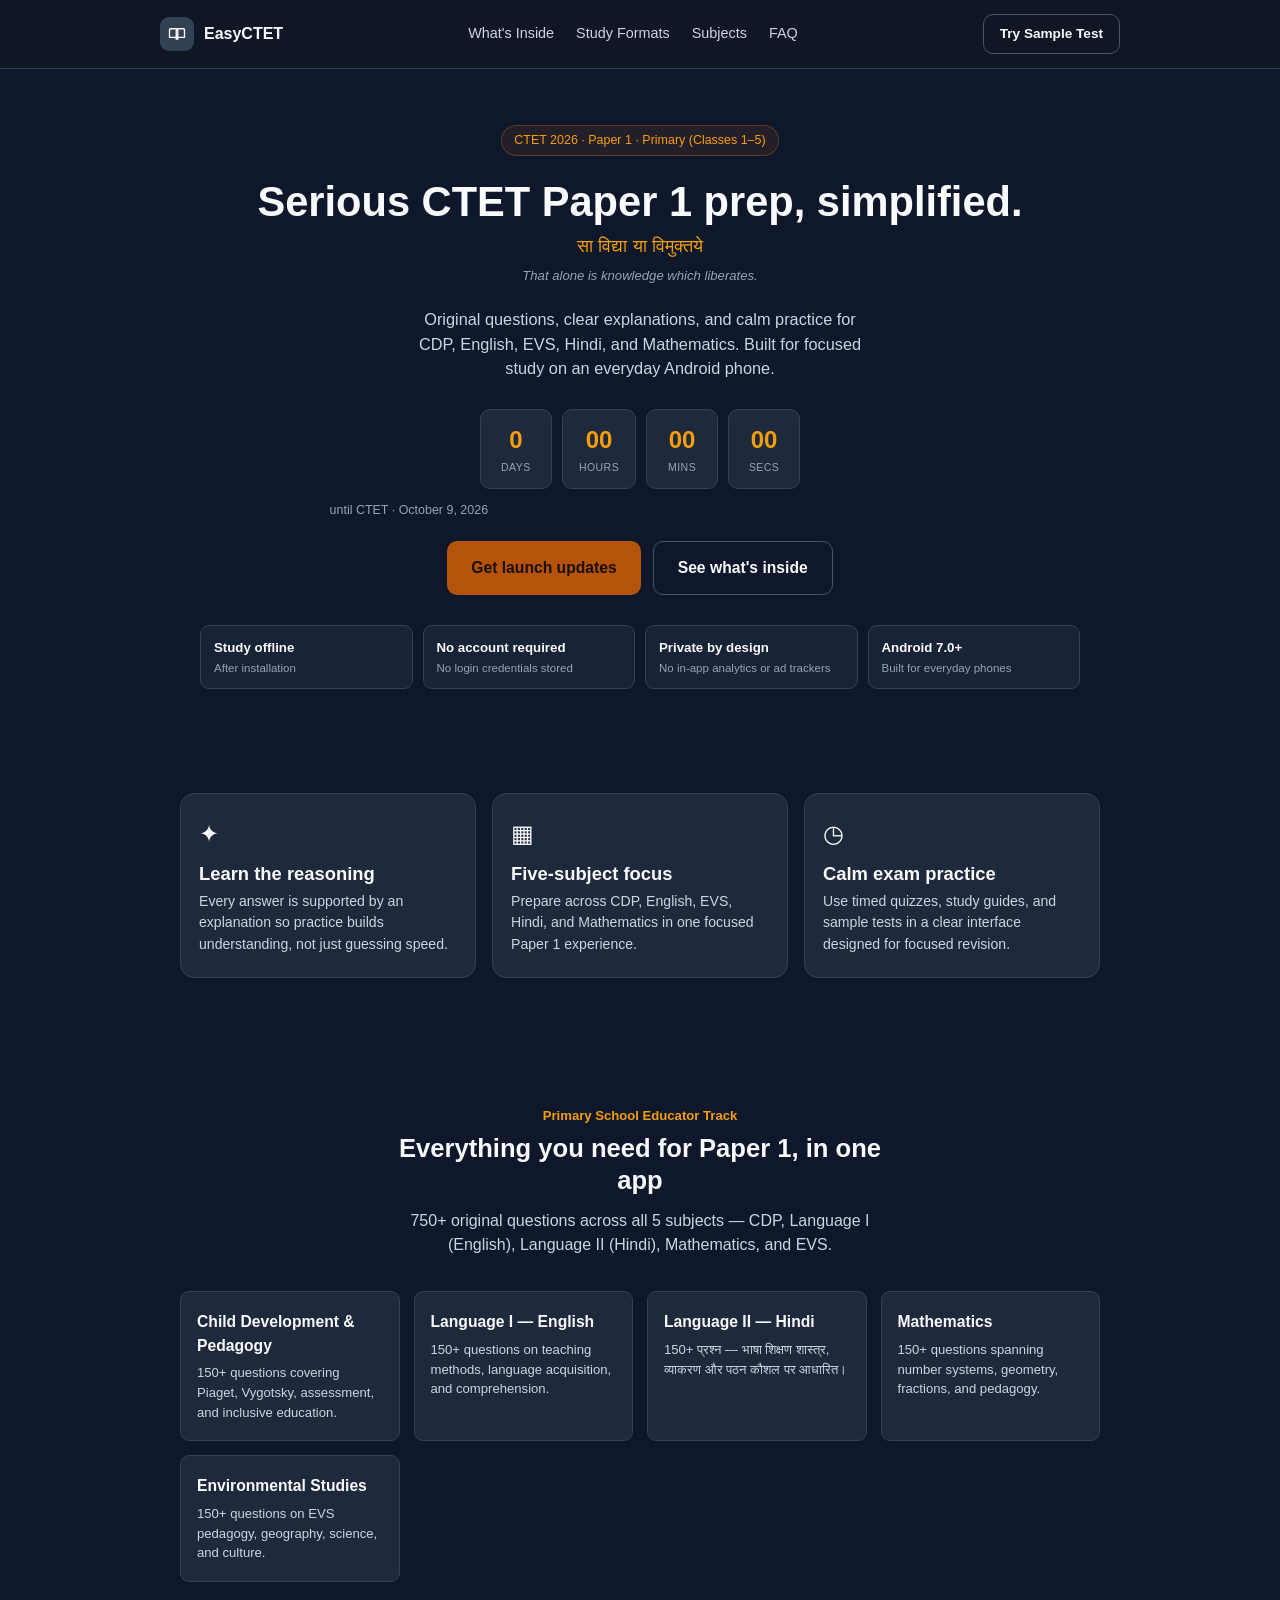
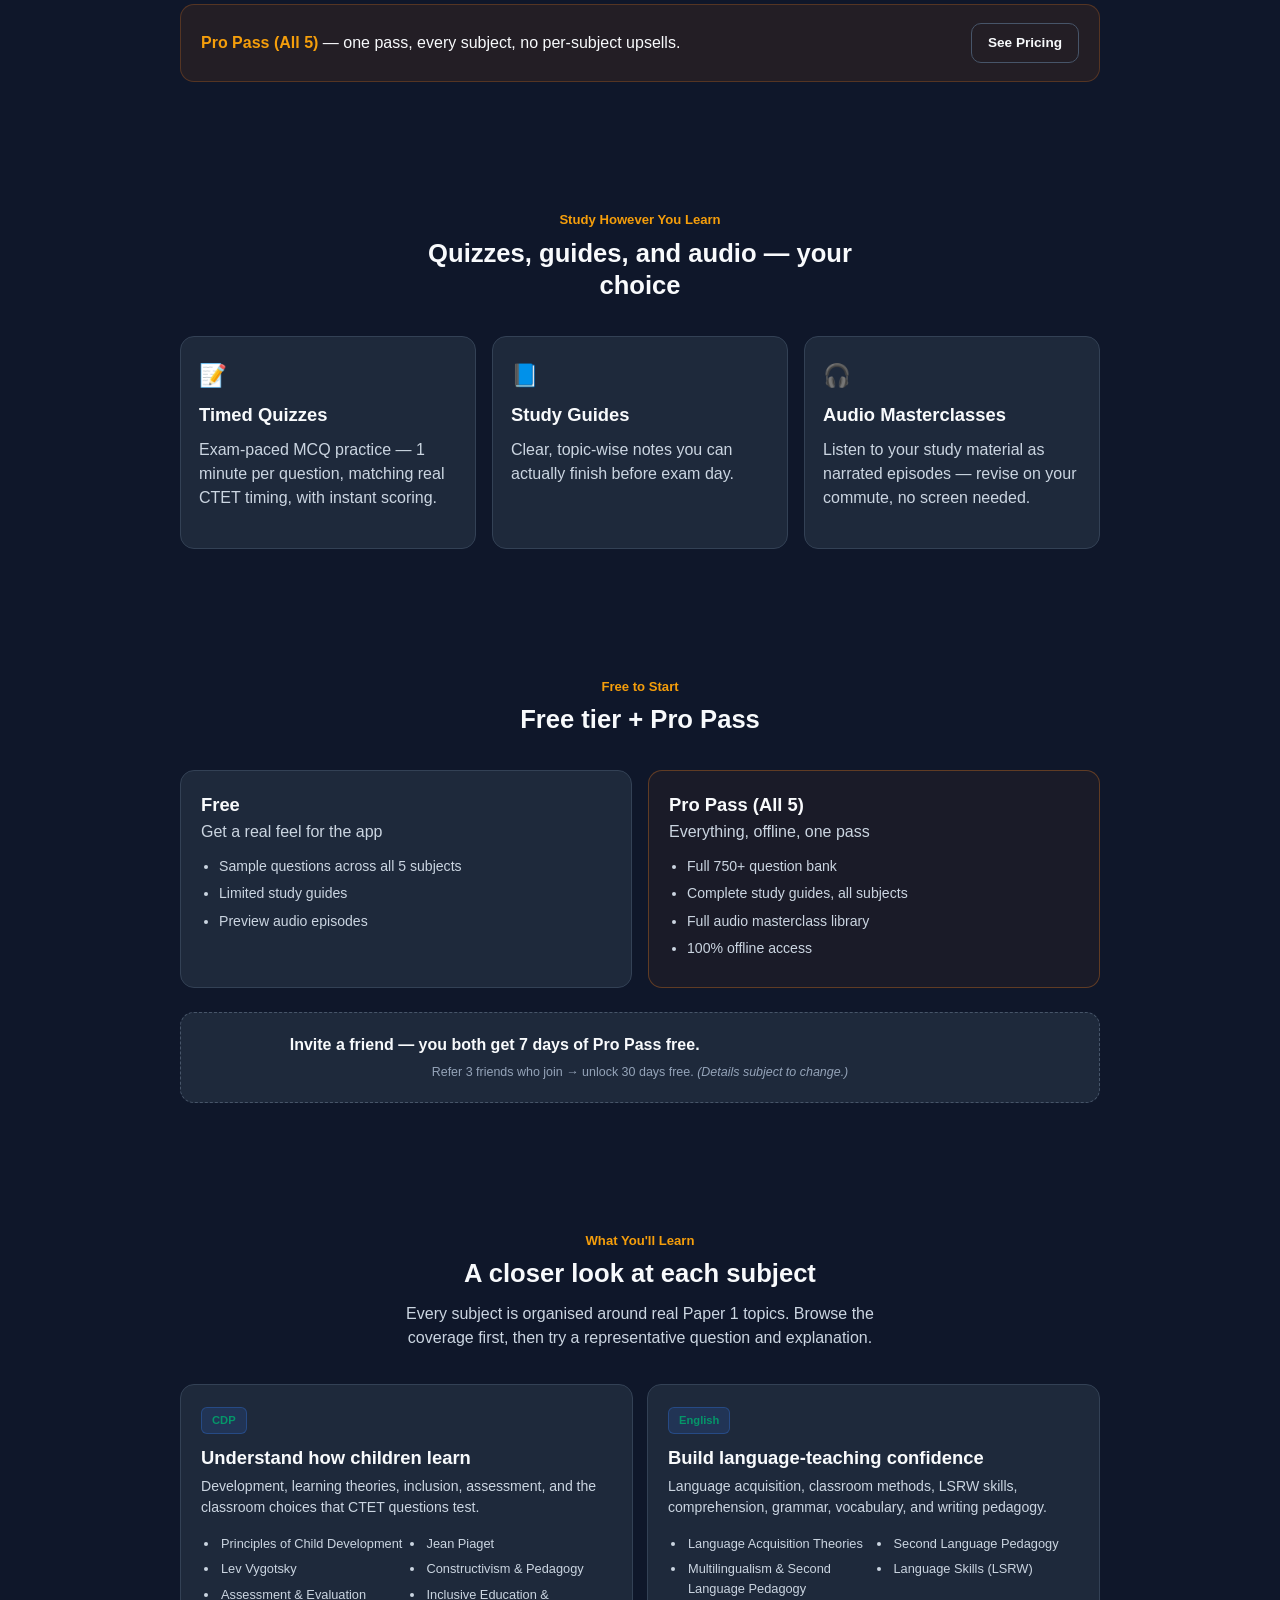
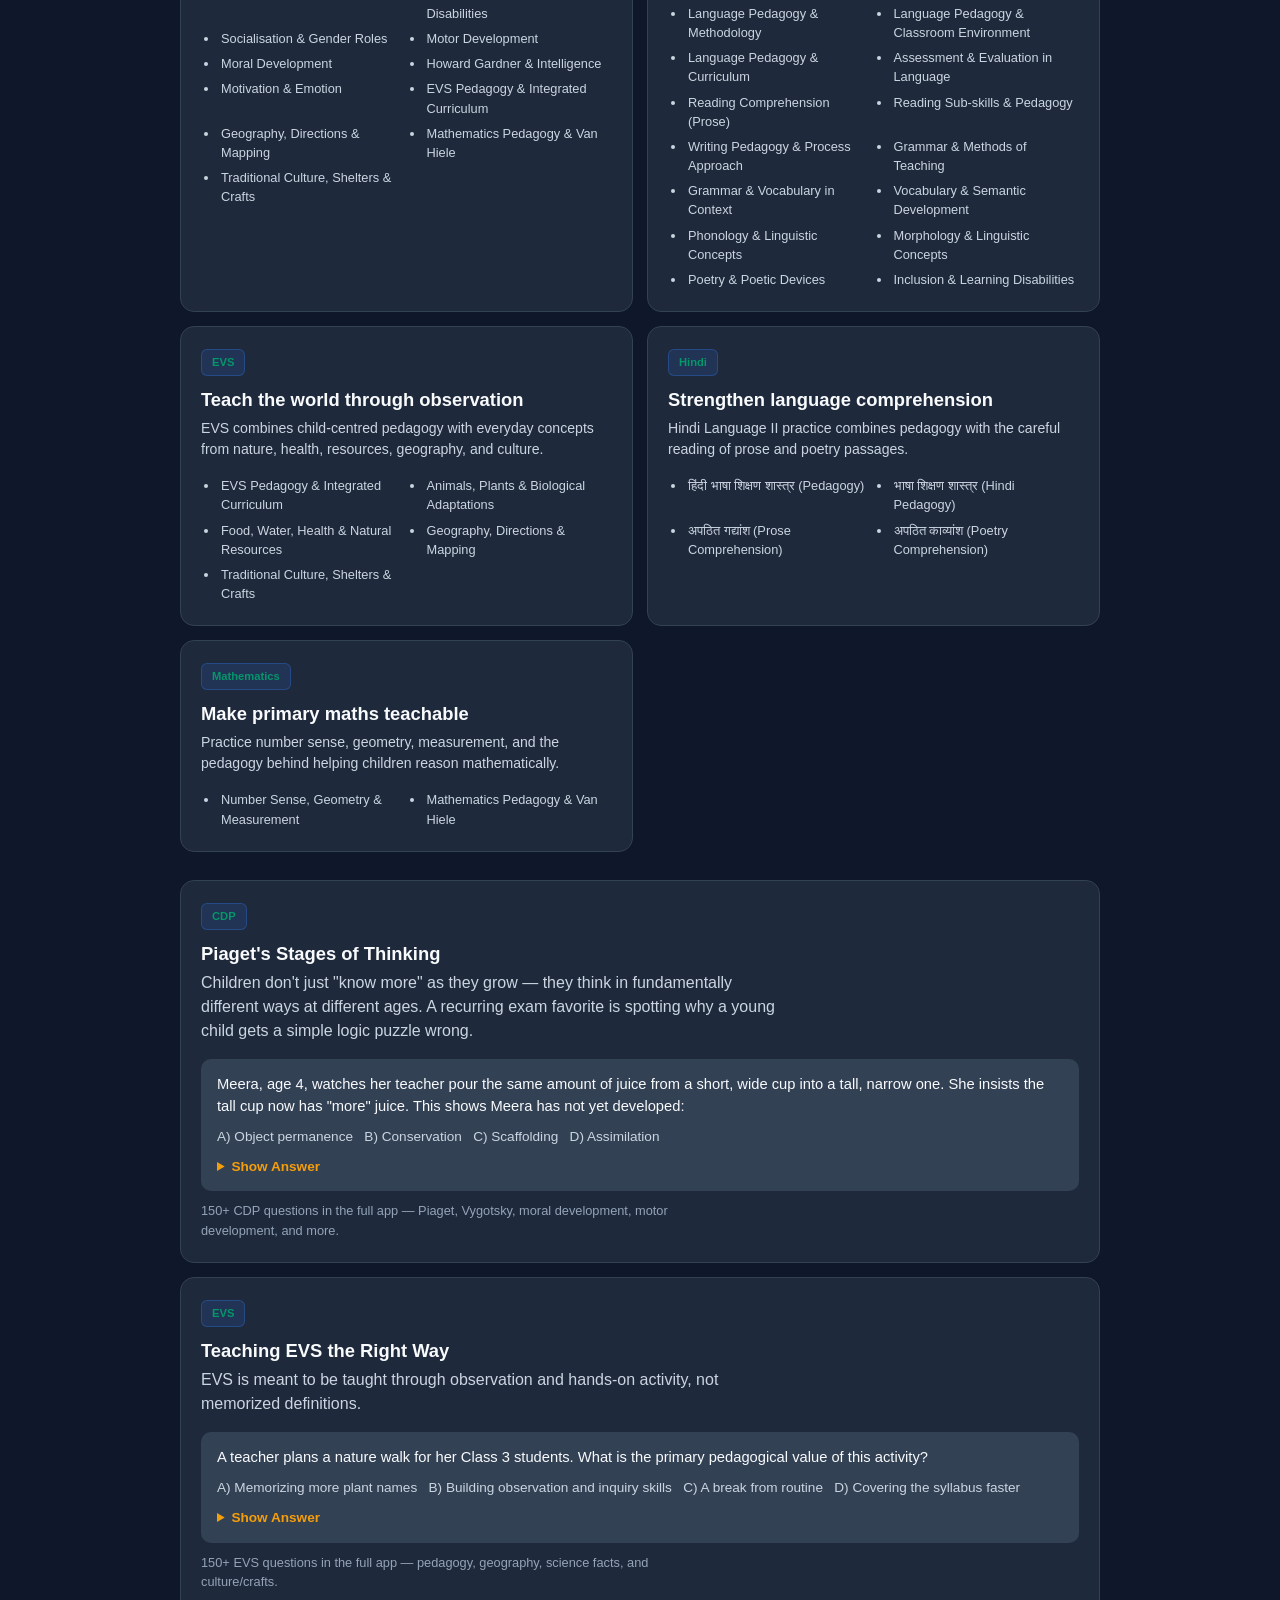
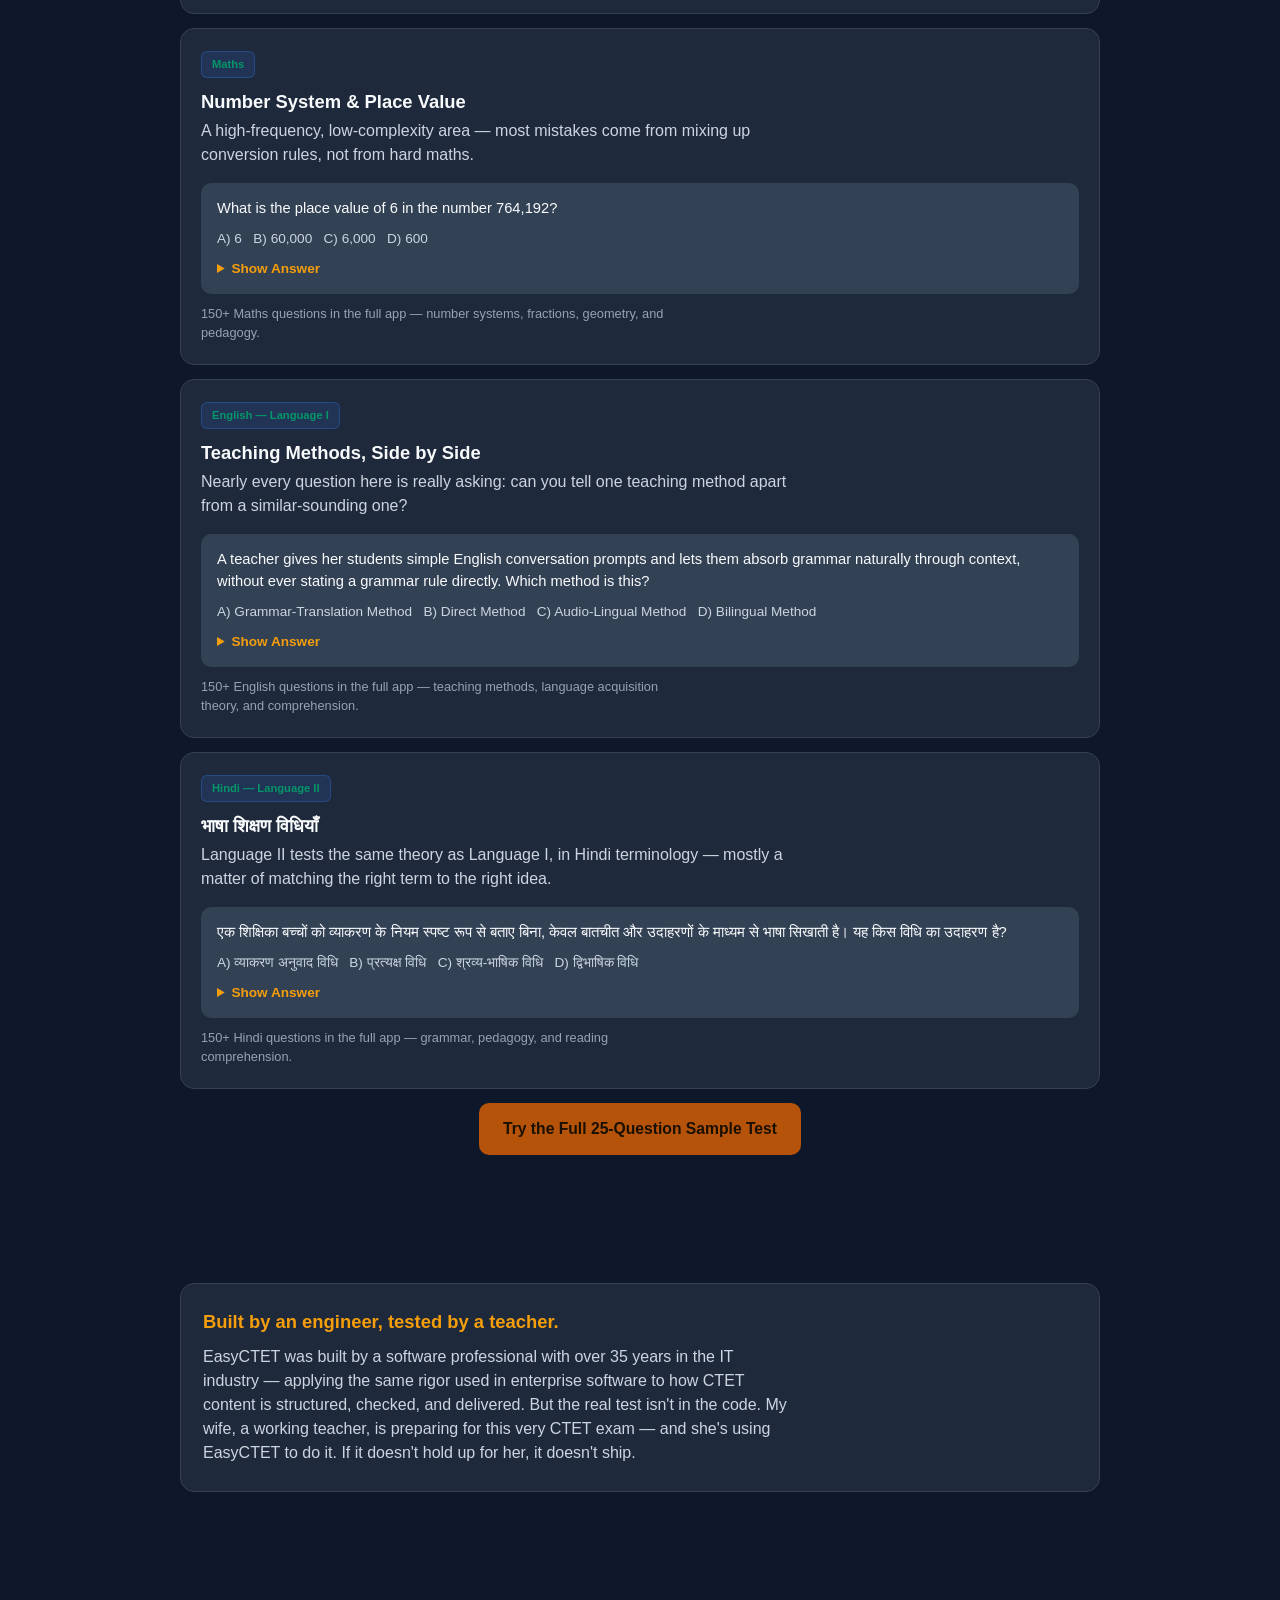
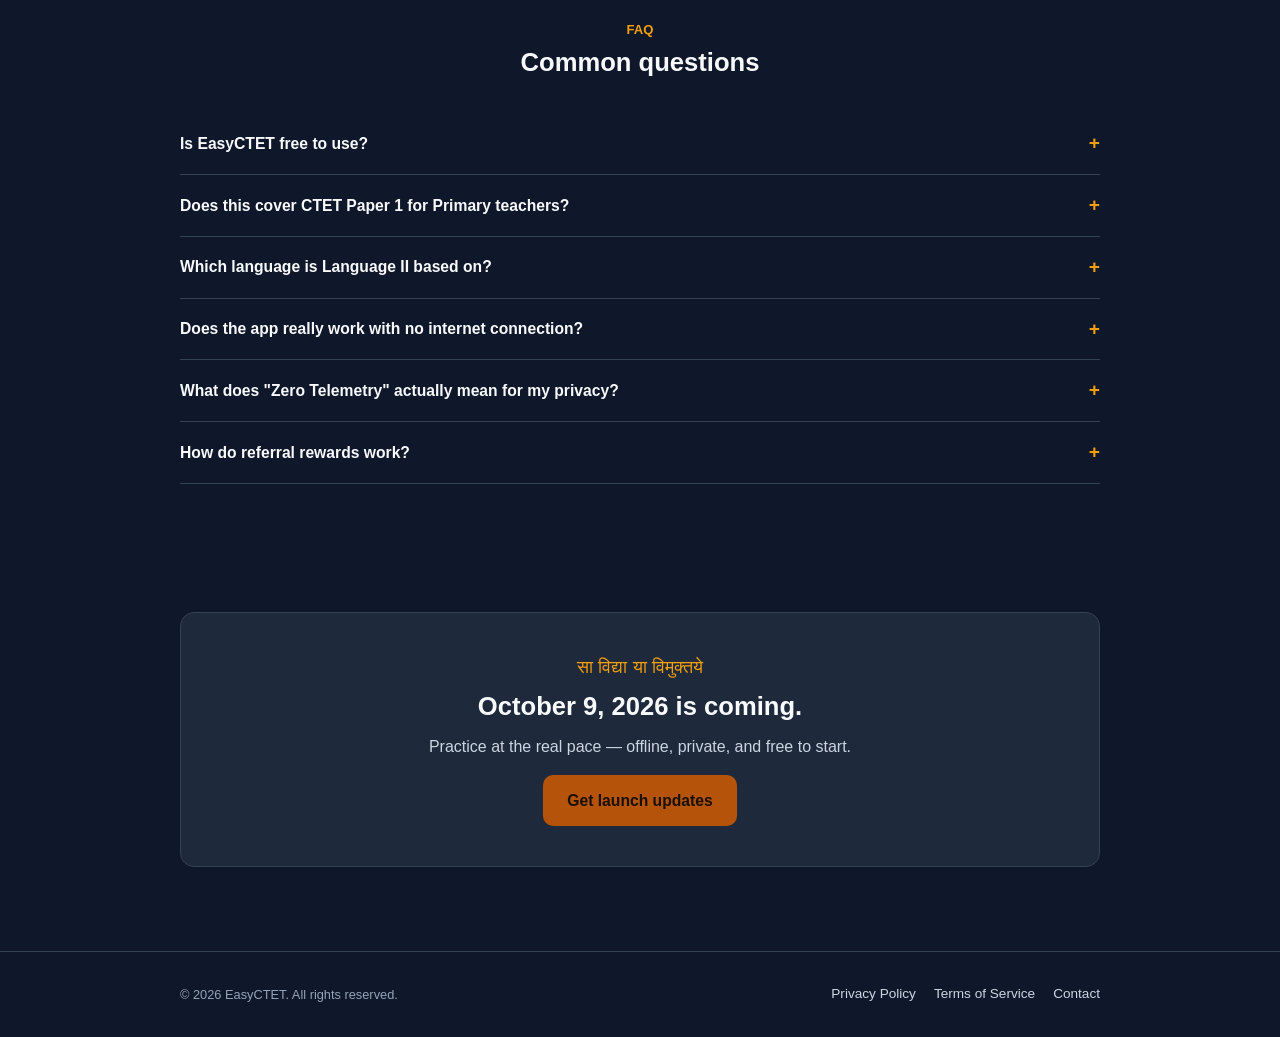
==== website/index.html @ 2b099605 "Add EasyCTET launch docs and companion website" ====
<!DOCTYPE html>
<html lang="en">
<head>
<meta charset="UTF-8">
<meta name="viewport" content="width=device-width, initial-scale=1.0">
<title>EasyCTET — CTET Paper 1 Prep, Offline &amp; Private</title>
<meta name="description" content="Serious CTET Paper 1 preparation in English and Hindi across CDP, Language I and II, Mathematics, and EVS. Study offline after installation with no in-app analytics or ad trackers.">
<link rel="stylesheet" href="assets/style.css">
</head>
<body>

<header class="site-header">
  <div class="wrap nav-row">
    <a href="index.html" class="brand">
      <div class="brand-icon">
        <svg viewBox="0 0 24 24" fill="none" stroke-width="1.8" stroke-linecap="round" stroke-linejoin="round">
          <path d="M2 6.5C2 5.7 2.7 5 3.5 5H10a3 3 0 0 1 3 3v11a2.5 2.5 0 0 0-2.5-2.5H2Z"/>
          <path d="M22 6.5C22 5.7 21.3 5 20.5 5H14a3 3 0 0 0-3 3v11a2.5 2.5 0 0 1 2.5-2.5H22Z"/>
        </svg>
      </div>
      <span class="brand-name">EasyCTET</span>
    </a>
    <nav class="links">
      <a href="#whats-inside">What's Inside</a>
      <a href="#study">Study Formats</a>
      <a href="#learn">Subjects</a>
      <a href="#faq">FAQ</a>
    </nav>
    <div class="nav-cta">
      <a href="sample-test.html" class="btn btn-ghost compact-btn">Try Sample Test</a>
      <button class="menu-toggle" aria-label="Menu">☰</button>
    </div>
  </div>
</header>

<!-- HERO -->
<section class="hero">
  <div class="wrap">
    <span class="eyebrow">CTET 2026 · Paper 1 · Primary (Classes 1–5)</span>
    <h1>Serious CTET Paper 1 prep, simplified.</h1>
    <div class="sanskrit">सा विद्या या विमुक्तये</div>
    <div class="sanskrit-translit">That alone is knowledge which liberates.</div>
    <p class="sub center">Original questions, clear explanations, and calm practice for CDP, English, EVS, Hindi, and Mathematics. Built for focused study on an everyday Android phone.</p>

    <div class="countdown" id="countdown">
      <div class="cd-box"><div class="num" data-d>–</div><div class="lbl">Days</div></div>
      <div class="cd-box"><div class="num" data-h>–</div><div class="lbl">Hours</div></div>
      <div class="cd-box"><div class="num" data-m>–</div><div class="lbl">Mins</div></div>
      <div class="cd-box"><div class="num" data-s>–</div><div class="lbl">Secs</div></div>
    </div>
    <p class="countdown-note">until CTET · October 9, 2026</p>

    <div class="btn-row hero-actions">
      <a href="mailto:support@easyctet.in?subject=EasyCTET%20launch%20updates" class="btn btn-primary">Get launch updates</a>
      <a href="#whats-inside" class="btn btn-ghost">See what's inside</a>
    </div>

    <div class="hero-trust" aria-label="EasyCTET product commitments">
      <div class="hero-trust-item"><strong>Study offline</strong><span>After installation</span></div>
      <div class="hero-trust-item"><strong>No account required</strong><span>No login credentials stored</span></div>
      <div class="hero-trust-item"><strong>Private by design</strong><span>No in-app analytics or ad trackers</span></div>
      <div class="hero-trust-item"><strong>Android 7.0+</strong><span>Built for everyday phones</span></div>
    </div>
  </div>
</section>

<!-- TRUST PILLARS -->
<section>
  <div class="wrap">
    <div class="pillars">
      <div class="pillar">
        <div class="icon">✦</div>
        <h3>Learn the reasoning</h3>
        <p>Every answer is supported by an explanation so practice builds understanding, not just guessing speed.</p>
      </div>
      <div class="pillar">
        <div class="icon">▦</div>
        <h3>Five-subject focus</h3>
        <p>Prepare across CDP, English, EVS, Hindi, and Mathematics in one focused Paper 1 experience.</p>
      </div>
      <div class="pillar">
        <div class="icon">◷</div>
        <h3>Calm exam practice</h3>
        <p>Use timed quizzes, study guides, and sample tests in a clear interface designed for focused revision.</p>
      </div>
    </div>
  </div>
</section>

<!-- WHAT'S INSIDE -->
<section id="whats-inside">
  <div class="wrap">
    <div class="section-head">
      <span class="tag">Primary School Educator Track</span>
      <h2>Everything you need for Paper 1, in one app</h2>
      <p class="center">750+ original questions across all 5 subjects — CDP, Language I (English), Language II (Hindi), Mathematics, and EVS.</p>
    </div>

    <div class="subject-grid">
      <div class="subject-card"><h4>Child Development &amp; Pedagogy</h4><p>150+ questions covering Piaget, Vygotsky, assessment, and inclusive education.</p></div>
      <div class="subject-card"><h4>Language I — English</h4><p>150+ questions on teaching methods, language acquisition, and comprehension.</p></div>
      <div class="subject-card"><h4>Language II — Hindi</h4><p>150+ प्रश्न — भाषा शिक्षण शास्त्र, व्याकरण और पठन कौशल पर आधारित।</p></div>
      <div class="subject-card"><h4>Mathematics</h4><p>150+ questions spanning number systems, geometry, fractions, and pedagogy.</p></div>
      <div class="subject-card"><h4>Environmental Studies</h4><p>150+ questions on EVS pedagogy, geography, science, and culture.</p></div>
    </div>

    <div class="propass-callout">
      <span><strong>Pro Pass (All 5)</strong> — one pass, every subject, no per-subject upsells.</span>
      <a href="#pricing" class="btn btn-ghost compact-btn">See Pricing</a>
    </div>
  </div>
</section>

<!-- STUDY FORMATS -->
<section id="study">
  <div class="wrap">
    <div class="section-head">
      <span class="tag">Study However You Learn</span>
      <h2>Quizzes, guides, and audio — your choice</h2>
    </div>
    <div class="format-grid">
      <div class="format-card">
        <div class="icon">📝</div>
        <h3>Timed Quizzes</h3>
        <p>Exam-paced MCQ practice — 1 minute per question, matching real CTET timing, with instant scoring.</p>
      </div>
      <div class="format-card">
        <div class="icon">📘</div>
        <h3>Study Guides</h3>
        <p>Clear, topic-wise notes you can actually finish before exam day.</p>
      </div>
      <div class="format-card">
        <div class="icon">🎧</div>
        <h3>Audio Masterclasses</h3>
        <p>Listen to your study material as narrated episodes — revise on your commute, no screen needed.</p>
      </div>
    </div>
  </div>
</section>

<!-- PRICING & REFERRAL -->
<section id="pricing">
  <div class="wrap">
    <div class="section-head">
      <span class="tag">Free to Start</span>
      <h2>Free tier + Pro Pass</h2>
    </div>
    <div class="pricing-grid">
      <div class="price-card">
        <h3>Free</h3>
        <p class="card-subtitle">Get a real feel for the app</p>
        <ul>
          <li>Sample questions across all 5 subjects</li>
          <li>Limited study guides</li>
          <li>Preview audio episodes</li>
        </ul>
      </div>
      <div class="price-card pro">
        <h3>Pro Pass (All 5)</h3>
        <p class="card-subtitle">Everything, offline, one pass</p>
        <ul>
          <li>Full 750+ question bank</li>
          <li>Complete study guides, all subjects</li>
          <li>Full audio masterclass library</li>
          <li>100% offline access</li>
        </ul>
      </div>
    </div>

    <div class="referral-box">
      <p>Invite a friend — you both get 7 days of Pro Pass free.</p>
      <div class="small">Refer 3 friends who join → unlock 30 days free. <em>(Details subject to change.)</em></div>
    </div>
  </div>
</section>

<!-- SUBJECT-WISE LEARN SECTION -->
<section id="learn">
  <div class="wrap">
    <div class="section-head">
      <span class="tag">What You'll Learn</span>
      <h2>A closer look at each subject</h2>
      <p class="center">Every subject is organised around real Paper 1 topics. Browse the coverage first, then try a representative question and explanation.</p>
    </div>

    <div class="coverage-grid" aria-label="Paper 1 subject coverage">
      <article class="coverage-card">
        <span class="subject-pill">CDP</span>
        <h3>Understand how children learn</h3>
        <p>Development, learning theories, inclusion, assessment, and the classroom choices that CTET questions test.</p>
        <ul class="topic-list">
          <li>Principles of Child Development</li>
          <li>Jean Piaget</li>
          <li>Lev Vygotsky</li>
          <li>Constructivism &amp; Pedagogy</li>
          <li>Assessment &amp; Evaluation</li>
          <li>Inclusive Education &amp; Disabilities</li>
          <li>Socialisation &amp; Gender Roles</li>
          <li>Motor Development</li>
          <li>Moral Development</li>
          <li>Howard Gardner &amp; Intelligence</li>
          <li>Motivation &amp; Emotion</li>
          <li>EVS Pedagogy &amp; Integrated Curriculum</li>
          <li>Geography, Directions &amp; Mapping</li>
          <li>Mathematics Pedagogy &amp; Van Hiele</li>
          <li>Traditional Culture, Shelters &amp; Crafts</li>
        </ul>
      </article>

      <article class="coverage-card">
        <span class="subject-pill">English</span>
        <h3>Build language-teaching confidence</h3>
        <p>Language acquisition, classroom methods, LSRW skills, comprehension, grammar, vocabulary, and writing pedagogy.</p>
        <ul class="topic-list">
          <li>Language Acquisition Theories</li>
          <li>Second Language Pedagogy</li>
          <li>Multilingualism &amp; Second Language Pedagogy</li>
          <li>Language Skills (LSRW)</li>
          <li>Language Pedagogy &amp; Methodology</li>
          <li>Language Pedagogy &amp; Classroom Environment</li>
          <li>Language Pedagogy &amp; Curriculum</li>
          <li>Assessment &amp; Evaluation in Language</li>
          <li>Reading Comprehension (Prose)</li>
          <li>Reading Sub-skills &amp; Pedagogy</li>
          <li>Writing Pedagogy &amp; Process Approach</li>
          <li>Grammar &amp; Methods of Teaching</li>
          <li>Grammar &amp; Vocabulary in Context</li>
          <li>Vocabulary &amp; Semantic Development</li>
          <li>Phonology &amp; Linguistic Concepts</li>
          <li>Morphology &amp; Linguistic Concepts</li>
          <li>Poetry &amp; Poetic Devices</li>
          <li>Inclusion &amp; Learning Disabilities</li>
        </ul>
      </article>

      <article class="coverage-card">
        <span class="subject-pill">EVS</span>
        <h3>Teach the world through observation</h3>
        <p>EVS combines child-centred pedagogy with everyday concepts from nature, health, resources, geography, and culture.</p>
        <ul class="topic-list">
          <li>EVS Pedagogy &amp; Integrated Curriculum</li>
          <li>Animals, Plants &amp; Biological Adaptations</li>
          <li>Food, Water, Health &amp; Natural Resources</li>
          <li>Geography, Directions &amp; Mapping</li>
          <li>Traditional Culture, Shelters &amp; Crafts</li>
        </ul>
      </article>

      <article class="coverage-card">
        <span class="subject-pill">Hindi</span>
        <h3>Strengthen language comprehension</h3>
        <p>Hindi Language II practice combines pedagogy with the careful reading of prose and poetry passages.</p>
        <ul class="topic-list">
          <li>हिंदी भाषा शिक्षण शास्त्र (Pedagogy)</li>
          <li>भाषा शिक्षण शास्त्र (Hindi Pedagogy)</li>
          <li>अपठित गद्यांश (Prose Comprehension)</li>
          <li>अपठित काव्यांश (Poetry Comprehension)</li>
        </ul>
      </article>

      <article class="coverage-card">
        <span class="subject-pill">Mathematics</span>
        <h3>Make primary maths teachable</h3>
        <p>Practice number sense, geometry, measurement, and the pedagogy behind helping children reason mathematically.</p>
        <ul class="topic-list">
          <li>Number Sense, Geometry &amp; Measurement</li>
          <li>Mathematics Pedagogy &amp; Van Hiele</li>
        </ul>
      </article>
    </div>

    <div class="topic-block">
      <span class="subject-pill">CDP</span>
      <h3>Piaget's Stages of Thinking</h3>
      <p>Children don't just "know more" as they grow — they think in fundamentally different ways at different ages. A recurring exam favorite is spotting why a young child gets a simple logic puzzle wrong.</p>
      <div class="sample-q">
        <div class="q">Meera, age 4, watches her teacher pour the same amount of juice from a short, wide cup into a tall, narrow one. She insists the tall cup now has "more" juice. This shows Meera has not yet developed:</div>
        <div class="opts">A) Object permanence &nbsp; B) Conservation &nbsp; C) Scaffolding &nbsp; D) Assimilation</div>
        <details><summary>Show Answer</summary>
          <div class="answer"><strong>B — Conservation.</strong> Meera is focusing only on the height of the liquid (centration) and hasn't yet grasped that quantity stays the same despite a change in appearance.</div>
        </details>
      </div>
      <p class="gate-line">150+ CDP questions in the full app — Piaget, Vygotsky, moral development, motor development, and more.</p>
    </div>

    <div class="topic-block">
      <span class="subject-pill">EVS</span>
      <h3>Teaching EVS the Right Way</h3>
      <p>EVS is meant to be taught through observation and hands-on activity, not memorized definitions.</p>
      <div class="sample-q">
        <div class="q">A teacher plans a nature walk for her Class 3 students. What is the primary pedagogical value of this activity?</div>
        <div class="opts">A) Memorizing more plant names &nbsp; B) Building observation and inquiry skills &nbsp; C) A break from routine &nbsp; D) Covering the syllabus faster</div>
        <details><summary>Show Answer</summary>
          <div class="answer"><strong>B.</strong> Field-based activities in EVS are valued for developing observation and inquiry, not rote memorization.</div>
        </details>
      </div>
      <p class="gate-line">150+ EVS questions in the full app — pedagogy, geography, science facts, and culture/crafts.</p>
    </div>

    <div class="topic-block">
      <span class="subject-pill">Maths</span>
      <h3>Number System &amp; Place Value</h3>
      <p>A high-frequency, low-complexity area — most mistakes come from mixing up conversion rules, not from hard maths.</p>
      <div class="sample-q">
        <div class="q">What is the place value of 6 in the number 764,192?</div>
        <div class="opts">A) 6 &nbsp; B) 60,000 &nbsp; C) 6,000 &nbsp; D) 600</div>
        <details><summary>Show Answer</summary>
          <div class="answer"><strong>B — 60,000.</strong> The digit 6 is in the ten-thousands place.</div>
        </details>
      </div>
      <p class="gate-line">150+ Maths questions in the full app — number systems, fractions, geometry, and pedagogy.</p>
    </div>

    <div class="topic-block">
      <span class="subject-pill">English — Language I</span>
      <h3>Teaching Methods, Side by Side</h3>
      <p>Nearly every question here is really asking: can you tell one teaching method apart from a similar-sounding one?</p>
      <div class="sample-q">
        <div class="q">A teacher gives her students simple English conversation prompts and lets them absorb grammar naturally through context, without ever stating a grammar rule directly. Which method is this?</div>
        <div class="opts">A) Grammar-Translation Method &nbsp; B) Direct Method &nbsp; C) Audio-Lingual Method &nbsp; D) Bilingual Method</div>
        <details><summary>Show Answer</summary>
          <div class="answer"><strong>B — Direct Method.</strong> It relies on exposure and context in the target language, without explicit rule-teaching or translation.</div>
        </details>
      </div>
      <p class="gate-line">150+ English questions in the full app — teaching methods, language acquisition theory, and comprehension.</p>
    </div>

    <div class="topic-block">
      <span class="subject-pill">Hindi — Language II</span>
      <h3>भाषा शिक्षण विधियाँ</h3>
      <p>Language II tests the same theory as Language I, in Hindi terminology — mostly a matter of matching the right term to the right idea.</p>
      <div class="sample-q">
        <div class="q">एक शिक्षिका बच्चों को व्याकरण के नियम स्पष्ट रूप से बताए बिना, केवल बातचीत और उदाहरणों के माध्यम से भाषा सिखाती है। यह किस विधि का उदाहरण है?</div>
        <div class="opts">A) व्याकरण अनुवाद विधि &nbsp; B) प्रत्यक्ष विधि &nbsp; C) श्रव्य-भाषिक विधि &nbsp; D) द्विभाषिक विधि</div>
        <details><summary>Show Answer</summary>
          <div class="answer"><strong>B — प्रत्यक्ष विधि (Direct Method)।</strong> स्पष्ट नियम बताए बिना, संदर्भ और उदाहरणों के माध्यम से भाषा सिखाना इस विधि की मुख्य विशेषता है।</div>
        </details>
      </div>
      <p class="gate-line">150+ Hindi questions in the full app — grammar, pedagogy, and reading comprehension.</p>
    </div>

    <div class="btn-row center section-cta">
      <a href="sample-test.html" class="btn btn-primary">Try the Full 25-Question Sample Test</a>
    </div>
  </div>
</section>

<!-- FOUNDER NOTE -->
<section id="founder">
  <div class="wrap">
    <div class="founder-card">
      <h3>Built by an engineer, tested by a teacher.</h3>
      <p class="founder-copy">EasyCTET was built by a software professional with over 35 years in the IT industry — applying the same rigor used in enterprise software to how CTET content is structured, checked, and delivered. But the real test isn't in the code. My wife, a working teacher, is preparing for this very CTET exam — and she's using EasyCTET to do it. If it doesn't hold up for her, it doesn't ship.</p>
    </div>
  </div>
</section>

<!-- FAQ -->
<section id="faq">
  <div class="wrap">
    <div class="section-head">
      <span class="tag">FAQ</span>
      <h2>Common questions</h2>
    </div>

    <div class="faq-item">
      <div class="faq-q"><span>Is EasyCTET free to use?</span><span class="plus">+</span></div>
      <div class="faq-a">Yes. The free tier includes sample questions across all 5 subjects, limited study guides, and preview audio episodes. Pro Pass unlocks the full 750+ question bank and complete content library.</div>
    </div>
    <div class="faq-item">
      <div class="faq-q"><span>Does this cover CTET Paper 1 for Primary teachers?</span><span class="plus">+</span></div>
      <div class="faq-a">Yes — EasyCTET's initial launch is focused specifically on CTET Paper 1, Primary level (Classes 1–5), in English medium, covering all 5 subjects: CDP, Language I, Language II, Mathematics, and EVS.</div>
    </div>
    <div class="faq-item">
      <div class="faq-q"><span>Which language is Language II based on?</span><span class="plus">+</span></div>
      <div class="faq-a">Language II is Hindi.</div>
    </div>
    <div class="faq-item">
      <div class="faq-q"><span>Does the app really work with no internet connection?</span><span class="plus">+</span></div>
      <div class="faq-a">Yes. All questions, study guides, and audio content work fully offline once downloaded — no signal needed to practice.</div>
    </div>
    <div class="faq-item">
      <div class="faq-q"><span>What does "Zero Telemetry" actually mean for my privacy?</span><span class="plus">+</span></div>
      <div class="faq-a">We don't collect analytics on how you use the app, don't use ad trackers, and don't sell or share your data. Your study progress stays on your own device. See our <a href="privacy-policy.html">Privacy Policy</a> for full details.</div>
    </div>
    <div class="faq-item">
      <div class="faq-q"><span>How do referral rewards work?</span><span class="plus">+</span></div>
      <div class="faq-a">Invite a friend — when they install and complete their first quiz, you both get 7 days of Pro Pass free. Refer 3 friends who join and unlock 30 days free. (Exact terms may be adjusted — check the app for the current offer.)</div>
    </div>
  </div>
</section>

<!-- FINAL CTA -->
<section>
  <div class="wrap">
    <div class="final-cta">
      <div class="sanskrit final-sanskrit">सा विद्या या विमुक्तये</div>
      <h2>October 9, 2026 is coming.</h2>
      <p class="center">Practice at the real pace — offline, private, and free to start.</p>
      <div class="btn-row center cta-actions">
        <a href="mailto:support@easyctet.in?subject=EasyCTET%20launch%20updates" class="btn btn-primary">Get launch updates</a>
      </div>
    </div>
  </div>
</section>

<footer>
  <div class="wrap footer-row">
    <div class="footer-copy">© 2026 EasyCTET. All rights reserved.</div>
    <div class="footer-links">
      <a href="privacy-policy.html">Privacy Policy</a>
      <a href="terms-of-service.html">Terms of Service</a>
      <a href="mailto:support@easyctet.in">Contact</a>
    </div>
  </div>
</footer>

<script src="assets/main.js"></script>
</body>
</html>
---- website/assets/style.css ----
/* EasyCTET — Shared Site Styles */
:root{
  --navy-950:#0F172A;
  --navy-900:#1E293B;
  --navy-800:#334155;
  --navy-700:#475569;
  --amber:#B45309;
  --amber-light:#F59E0B;
  --blue:#047857;
  --blue-light:#059669;
  --ink-0:#F8FAFC;
  --ink-300:#CBD5E1;
  --ink-500:#94A3B8;
  --good:#047857;
  --bad:#DC2626;
  --radius:14px;
  --radius-sm:9px;
  --maxw:960px;
}
*{box-sizing:border-box;}
html{scroll-behavior:smooth;}
body{
  margin:0;
  background:var(--navy-950);
  color:var(--ink-0);
  font-family:"Inter",-apple-system,BlinkMacSystemFont,"Segoe UI",sans-serif;
  line-height:1.5;
}
a{color:inherit;}
img{max-width:100%;display:block;}
.wrap{max-width:var(--maxw);margin:0 auto;padding:0 20px;}
section{padding:64px 0;}
h1,h2,h3{font-family:"Outfit","Inter",sans-serif;line-height:1.25;margin:0 0 12px;}
h2{font-size:1.6rem;}
h3{font-size:1.15rem;}
p{color:var(--ink-300);margin:0 0 16px;max-width:66ch;}
.center{text-align:center;margin-left:auto;margin-right:auto;}

/* Buttons */
.btn{
  display:inline-flex;align-items:center;justify-content:center;gap:8px;
  border:none;border-radius:10px;padding:14px 24px;
  font-size:.98rem;font-weight:600;cursor:pointer;font-family:inherit;
  text-decoration:none;transition:filter .15s ease, transform .1s ease;
}
.btn:active{transform:scale(.98);}
.btn-primary{background:var(--amber);color:#1a1002;}
.btn-primary:hover{filter:brightness(1.08);}
.btn-ghost{background:transparent;color:var(--ink-0);border:1px solid var(--navy-700);}
.btn-ghost:hover{border-color:var(--ink-500);}
.compact-btn{padding:9px 16px;font-size:.85rem;}
.btn-row{display:flex;gap:12px;flex-wrap:wrap;}

/* Header / Nav */
header.site-header{
  position:sticky;top:0;z-index:50;
  background:rgba(16,24,37,.92);
  -webkit-backdrop-filter:blur(8px);
  backdrop-filter:blur(8px);
  border-bottom:1px solid var(--navy-800);
}
.nav-row{
  display:flex;align-items:center;justify-content:space-between;
  padding:14px 0;
}
.brand{display:flex;align-items:center;gap:10px;text-decoration:none;}
.brand-icon{
  width:34px;height:34px;border-radius:9px;background:var(--navy-800);
  display:flex;align-items:center;justify-content:center;flex-shrink:0;
}
.brand-icon svg{width:18px;height:18px;stroke:var(--ink-0);}
.brand-name{font-weight:700;color:var(--ink-0);}
nav.links{display:flex;gap:22px;font-size:.9rem;}
nav.links a{color:var(--ink-300);text-decoration:none;}
nav.links a:hover{color:var(--ink-0);}
.nav-cta{display:flex;align-items:center;gap:14px;}
.menu-toggle{display:none;background:none;border:none;color:var(--ink-0);font-size:1.4rem;cursor:pointer;}

@media (max-width:720px){
  nav.links{display:none;}
  .menu-toggle{display:block;}
}

/* Hero */
.hero{padding:56px 0 40px;text-align:center;}
.eyebrow{
  display:inline-block;font-size:.78rem;color:var(--amber-light);
  border:1px solid rgba(203,108,31,.35);background:rgba(203,108,31,.1);
  padding:5px 12px;border-radius:999px;margin-bottom:20px;
}
.hero h1{font-size:2.6rem;margin-bottom:4px;}
.sanskrit{color:var(--amber-light);font-size:1.15rem;margin-bottom:6px;}
.sanskrit-translit{color:var(--ink-500);font-size:.82rem;font-style:italic;margin-bottom:22px;}
.hero .sub{max-width:52ch;margin:0 auto 28px;font-size:1.02rem;}
.hero-actions{margin-top:22px;}
.countdown-note{font-size:.78rem;color:var(--ink-500);margin-top:-18px;}
.hero-trust{display:grid;grid-template-columns:repeat(4,1fr);gap:10px;margin:30px auto 0;max-width:880px;text-align:left;}
.hero-trust-item{display:flex;flex-direction:column;gap:3px;padding:12px 13px;background:rgba(30,41,59,.72);border:1px solid var(--navy-800);border-radius:var(--radius-sm);}
.hero-trust-item strong{font-family:"Outfit","Inter",sans-serif;font-size:.83rem;color:var(--ink-0);}
.hero-trust-item span{font-size:.72rem;line-height:1.35;color:var(--ink-500);}
@media (max-width:720px){.hero-trust{grid-template-columns:repeat(2,1fr);text-align:center;}.hero-trust-item{align-items:center;}}

/* Countdown */
.countdown{
  display:flex;gap:10px;justify-content:center;margin-bottom:30px;flex-wrap:wrap;
}
.cd-box{
  background:var(--navy-900);border:1px solid var(--navy-800);
  border-radius:10px;padding:12px 16px;min-width:72px;
}
.cd-box .num{font-size:1.5rem;font-weight:800;color:var(--amber-light);font-variant-numeric:tabular-nums;}
.cd-box .lbl{font-size:.66rem;color:var(--ink-500);text-transform:uppercase;letter-spacing:.04em;margin-top:2px;}

.hero .btn-row{justify-content:center;}

/* Trust pillars */
.pillars{display:grid;grid-template-columns:repeat(3,1fr);gap:16px;}
.pillar{
  background:var(--navy-900);border:1px solid var(--navy-800);
  border-radius:var(--radius);padding:22px 18px;
}
.pillar .icon{font-size:1.5rem;margin-bottom:10px;}
.pillar h3{margin-bottom:6px;}
.pillar p{font-size:.88rem;margin-bottom:0;}

@media (max-width:720px){
  .pillars{grid-template-columns:1fr;}
  .hero h1{font-size:2.1rem;}
}

/* Section heading block */
.section-head{max-width:56ch;margin:0 auto 34px;text-align:center;}
.section-head .tag{color:var(--amber-light);font-size:.82rem;font-weight:600;margin-bottom:8px;display:block;}

/* Subject grid */
.subject-grid{display:grid;grid-template-columns:repeat(auto-fit,minmax(190px,1fr));gap:14px;margin-bottom:22px;}
.subject-card{
  background:var(--navy-900);border:1px solid var(--navy-800);border-radius:var(--radius-sm);
  padding:18px 16px;
}
.subject-card h4{margin:0 0 6px;font-size:.98rem;}
.subject-card p{font-size:.82rem;margin:0;}
.propass-callout{
  background:rgba(180,84,9,.12);
  border:1px solid rgba(203,108,31,.3);border-radius:var(--radius);
  padding:18px 20px;display:flex;align-items:center;justify-content:space-between;gap:14px;flex-wrap:wrap;
}
.propass-callout strong{color:var(--amber-light);}

/* Study formats */
.format-grid{display:grid;grid-template-columns:repeat(3,1fr);gap:16px;}
.format-card{background:var(--navy-900);border:1px solid var(--navy-800);border-radius:var(--radius);padding:22px 18px;}
.format-card .icon{font-size:1.4rem;margin-bottom:10px;}
@media (max-width:720px){.format-grid{grid-template-columns:1fr;}}

/* Pricing */
.pricing-grid{display:grid;grid-template-columns:1fr 1fr;gap:16px;margin-bottom:24px;}
.price-card{background:var(--navy-900);border:1px solid var(--navy-800);border-radius:var(--radius);padding:22px 20px;}
.price-card.pro{border-color:rgba(203,108,31,.4);background:rgba(203,108,31,.06);}
.price-card h3{margin-bottom:4px;}
.card-subtitle{margin-bottom:0;}
.price-card ul{margin:12px 0 0;padding-left:18px;color:var(--ink-300);font-size:.88rem;}
.price-card li{margin-bottom:6px;}
.referral-box{
  background:var(--navy-900);border:1px dashed var(--navy-700);border-radius:var(--radius);
  padding:20px;text-align:center;
}
.referral-box p{margin:0 0 4px;color:var(--ink-0);font-weight:600;}
.referral-box .small{color:var(--ink-500);font-size:.78rem;font-weight:400;margin-top:6px;}
@media (max-width:720px){.pricing-grid{grid-template-columns:1fr;}}

/* Subject topic briefs */
.topic-block{background:var(--navy-900);border:1px solid var(--navy-800);border-radius:var(--radius);padding:22px 20px;margin-bottom:14px;}
.coverage-grid{display:grid;grid-template-columns:repeat(2,minmax(0,1fr));gap:14px;margin-bottom:28px;}
.coverage-card{background:var(--navy-900);border:1px solid var(--navy-800);border-radius:var(--radius);padding:22px 20px;}
.coverage-card h3{margin-bottom:7px;}
.coverage-card p{font-size:.88rem;}
.topic-list{display:grid;grid-template-columns:repeat(2,minmax(0,1fr));gap:6px 18px;margin:14px 0 0;padding-left:18px;color:var(--ink-300);font-size:.8rem;}
.topic-list li{padding-left:2px;}
@media (max-width:720px){.coverage-grid{grid-template-columns:1fr;}.topic-list{grid-template-columns:1fr;}}
.subject-pill{
  display:inline-block;font-size:.7rem;font-weight:600;padding:4px 10px;border-radius:6px;
  background:rgba(51,115,224,.16);color:var(--blue-light);border:1px solid rgba(51,115,224,.35);margin-bottom:12px;
}
.topic-block h3{margin-bottom:6px;}
.section-cta{justify-content:center;margin-top:10px;}
.sample-q{
  margin-top:14px;background:var(--navy-800);border-radius:10px;padding:14px 16px;
}
.sample-q .q{font-size:.92rem;margin-bottom:10px;color:var(--ink-0);white-space:pre-line;}
.sample-q .opts{font-size:.85rem;color:var(--ink-300);margin-bottom:10px;}
.sample-q details summary{cursor:pointer;color:var(--amber-light);font-size:.85rem;font-weight:600;}
.sample-q .answer{margin-top:8px;font-size:.85rem;color:var(--ink-300);}
.gate-line{font-size:.8rem;color:var(--ink-500);margin-top:10px;margin-bottom:0;}

/* Founder note */
.founder-card{
  background:var(--navy-900);border:1px solid var(--navy-800);border-radius:var(--radius);
  padding:26px 22px;
}
.founder-card h3{color:var(--amber-light);}
.founder-copy{margin-bottom:0;}

/* FAQ */
.faq-item{border-bottom:1px solid var(--navy-800);padding:16px 0;}
.faq-q{
  display:flex;justify-content:space-between;align-items:center;cursor:pointer;
  font-weight:600;font-size:.98rem;
}
.faq-q .plus{color:var(--amber-light);font-size:1.2rem;transition:transform .2s ease;}
.faq-item.open .faq-q .plus{transform:rotate(45deg);}
.faq-a{display:none;margin-top:10px;font-size:.9rem;color:var(--ink-300);}
.faq-item.open .faq-a{display:block;}

/* Final CTA */
.final-cta{
  text-align:center;background:var(--navy-900);border:1px solid var(--navy-800);
  border-radius:var(--radius);padding:40px 24px;
}
.final-sanskrit{margin-bottom:10px;}
.cta-actions{justify-content:center;}

/* Footer */
footer{border-top:1px solid var(--navy-800);padding:32px 0;margin-top:20px;}
.footer-row{display:flex;justify-content:space-between;align-items:center;flex-wrap:wrap;gap:14px;}
.footer-links{display:flex;gap:18px;font-size:.85rem;}
.footer-links a{color:var(--ink-300);text-decoration:none;}
.footer-links a:hover{color:var(--ink-0);}
.footer-copy{color:var(--ink-500);font-size:.8rem;}

/* Legal pages */
.legal h1{font-size:1.8rem;}
.legal-wrap{max-width:760px;}
.legal h2{font-size:1.15rem;margin-top:30px;color:var(--amber-light);}
.legal p, .legal li{color:var(--ink-300);font-size:.92rem;max-width:72ch;}
.legal .updated{color:var(--ink-500);font-size:.82rem;margin-bottom:30px;}
.legal em{color:var(--ink-500);}
.legal .closing-note{margin-top:40px;}
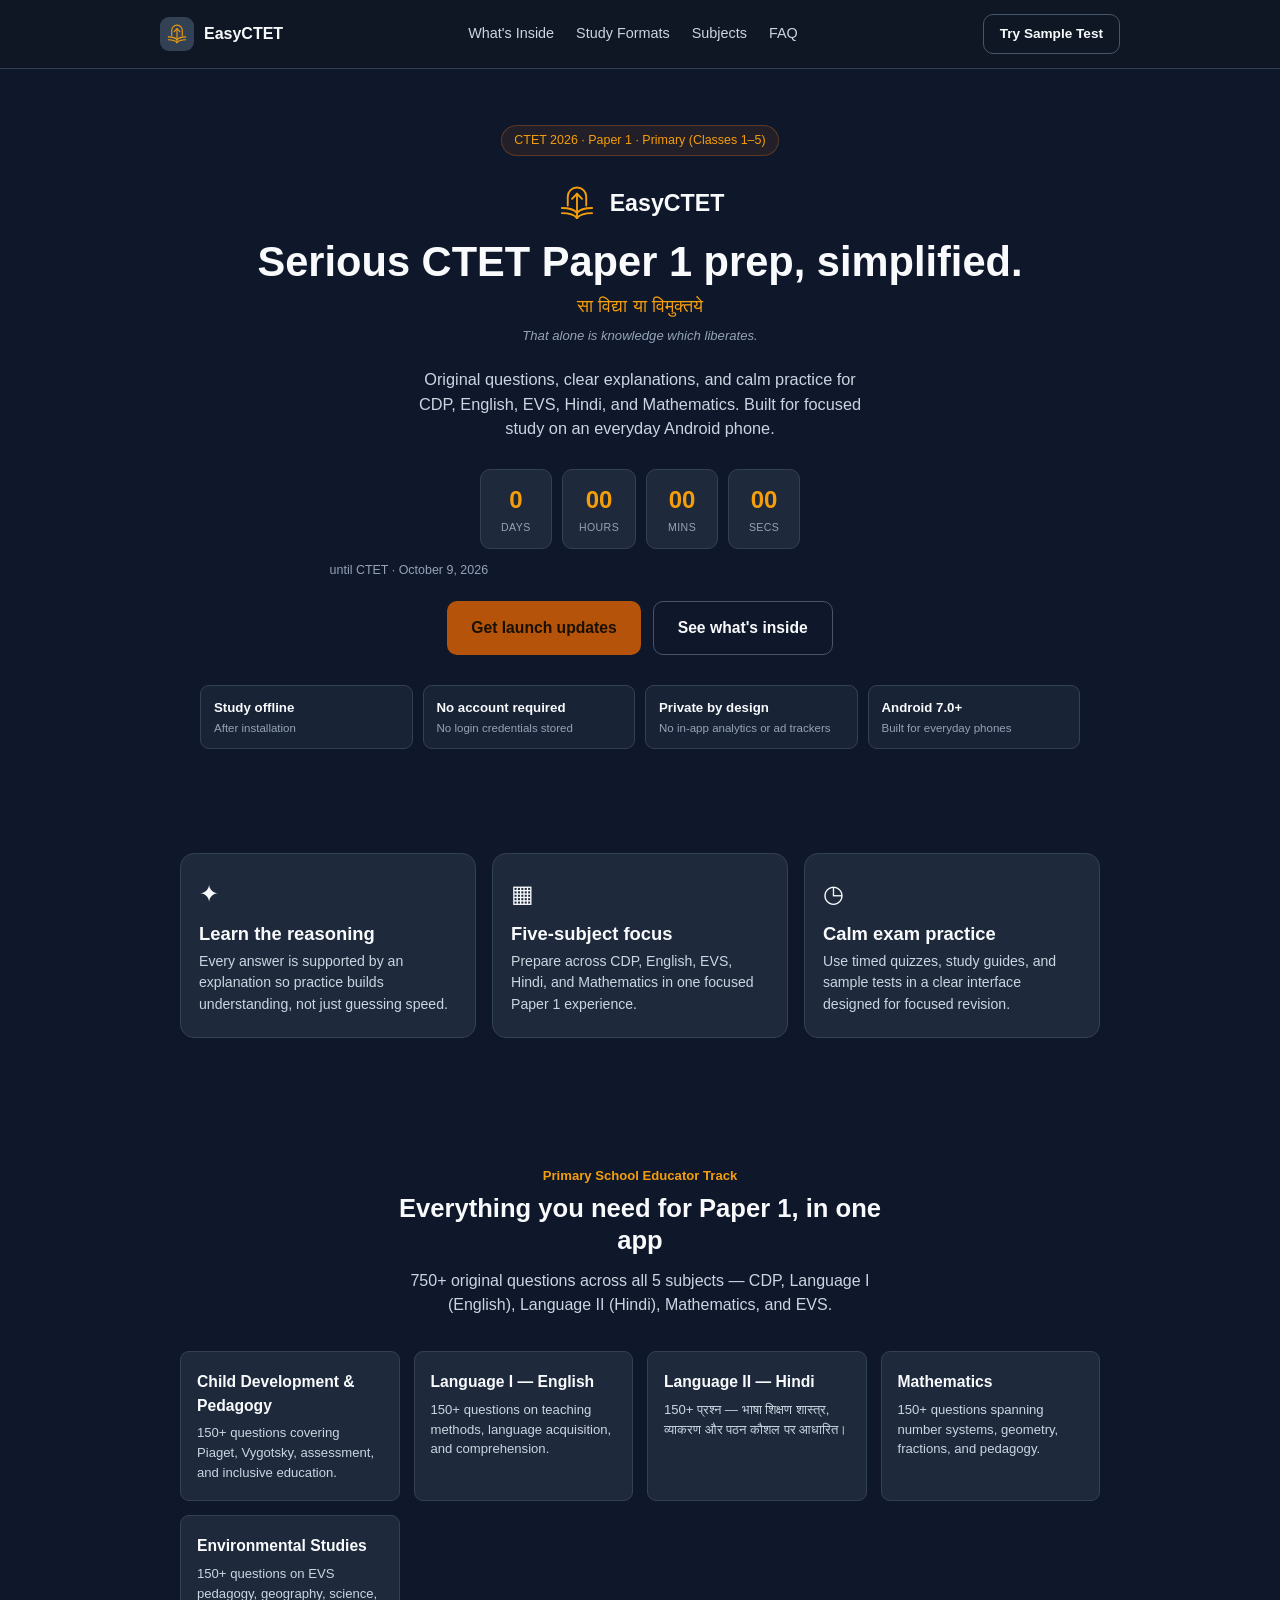
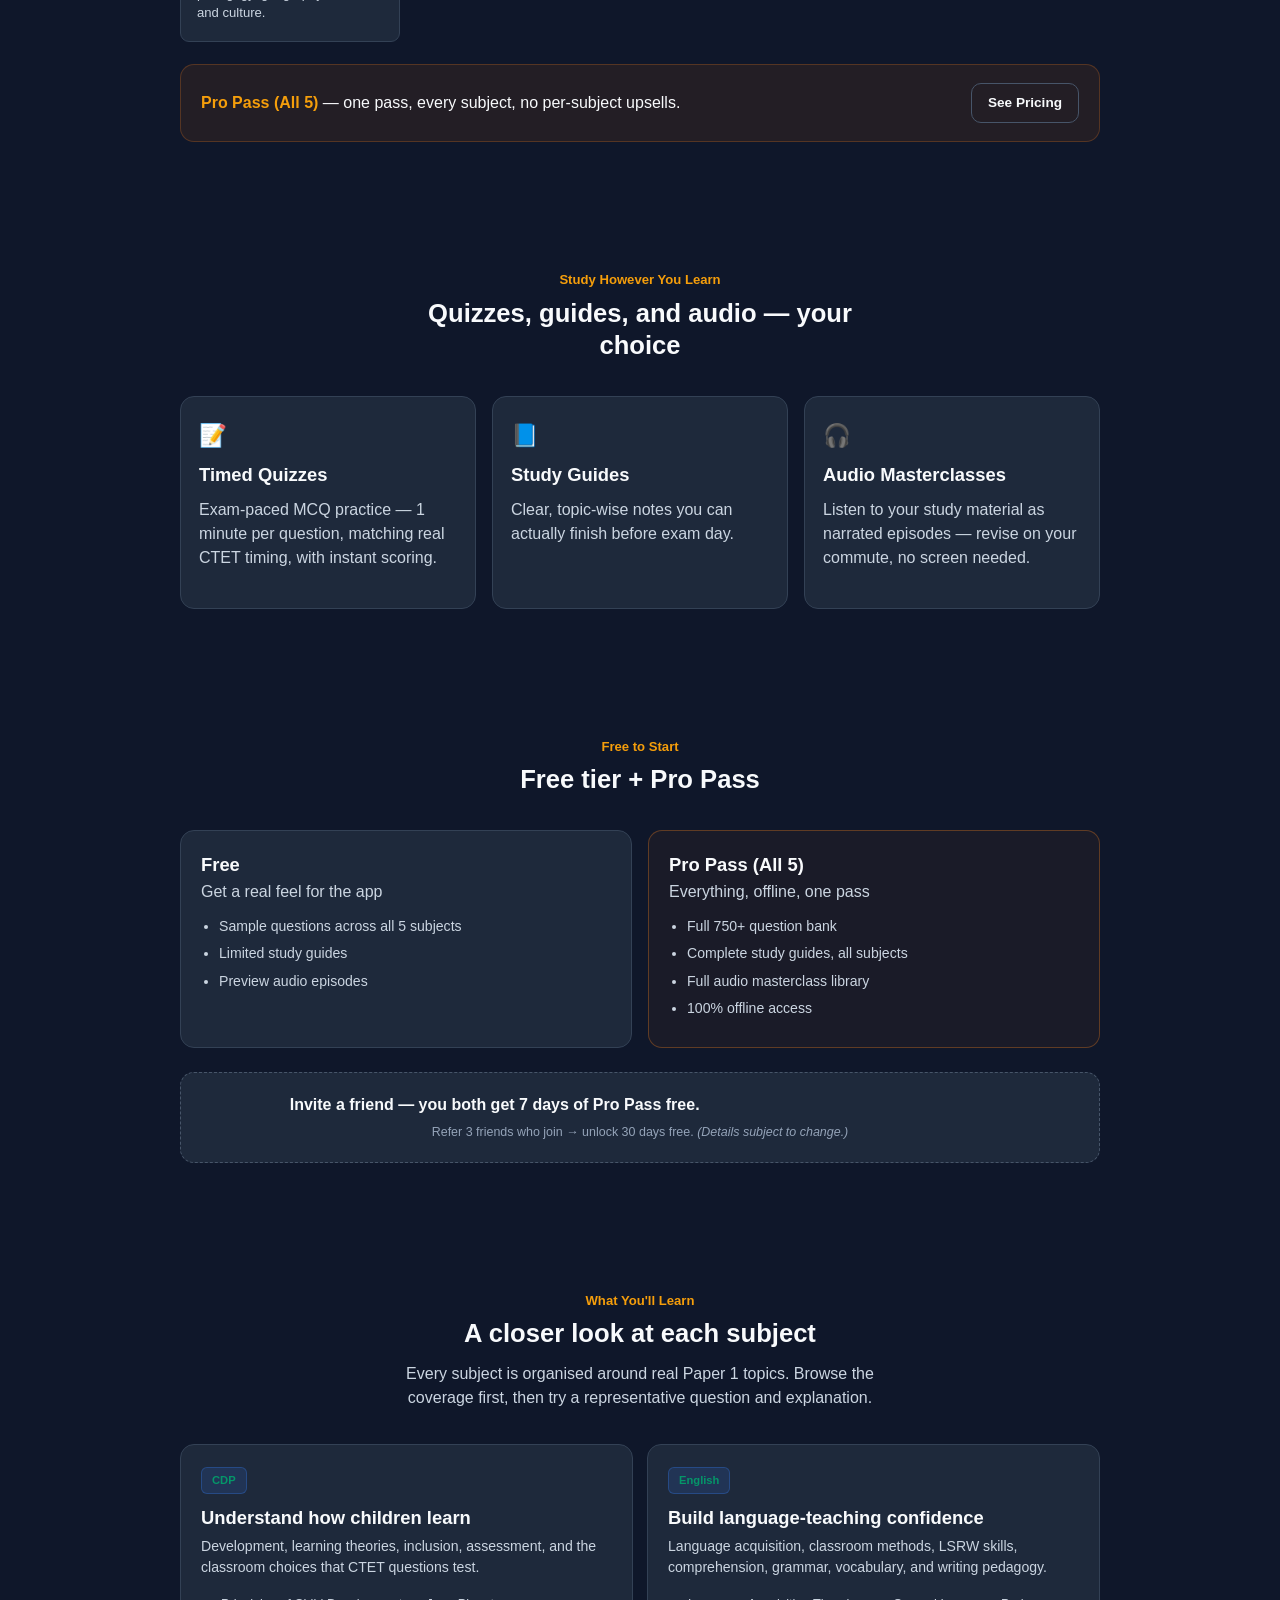
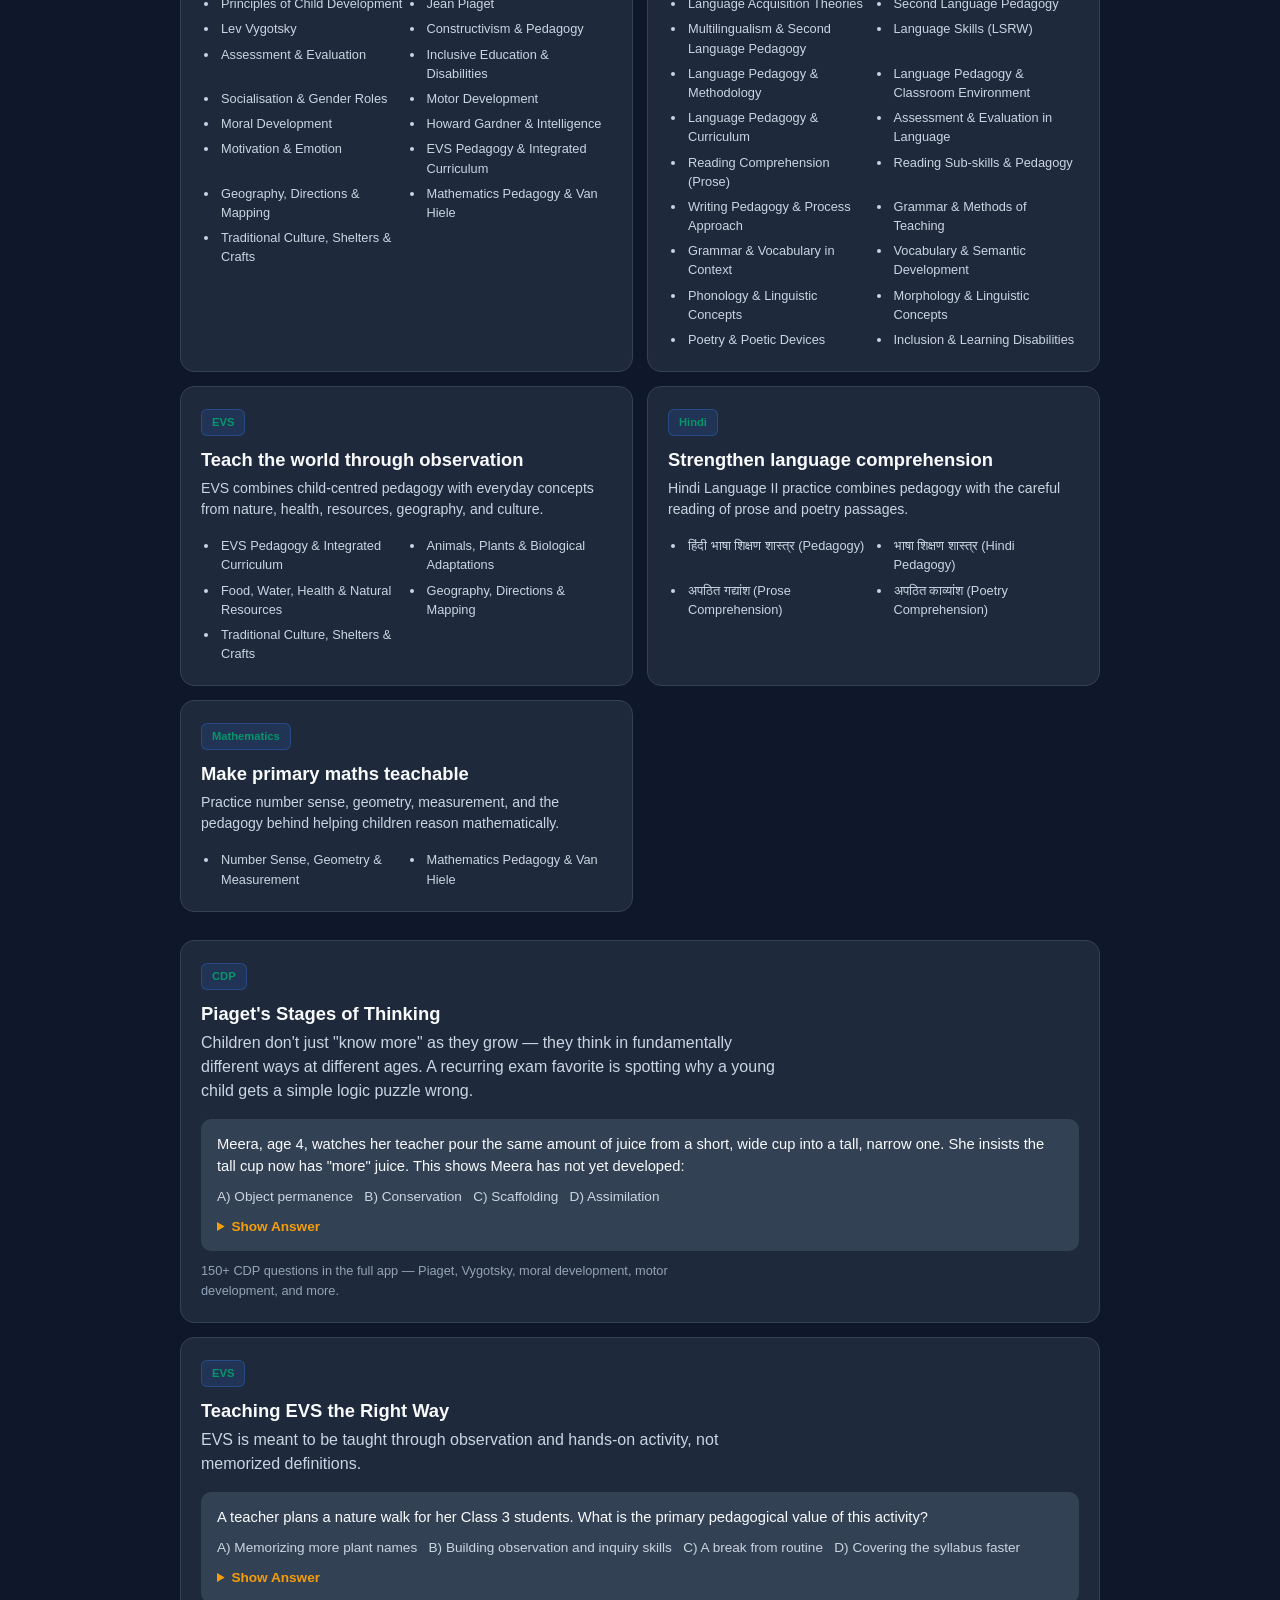
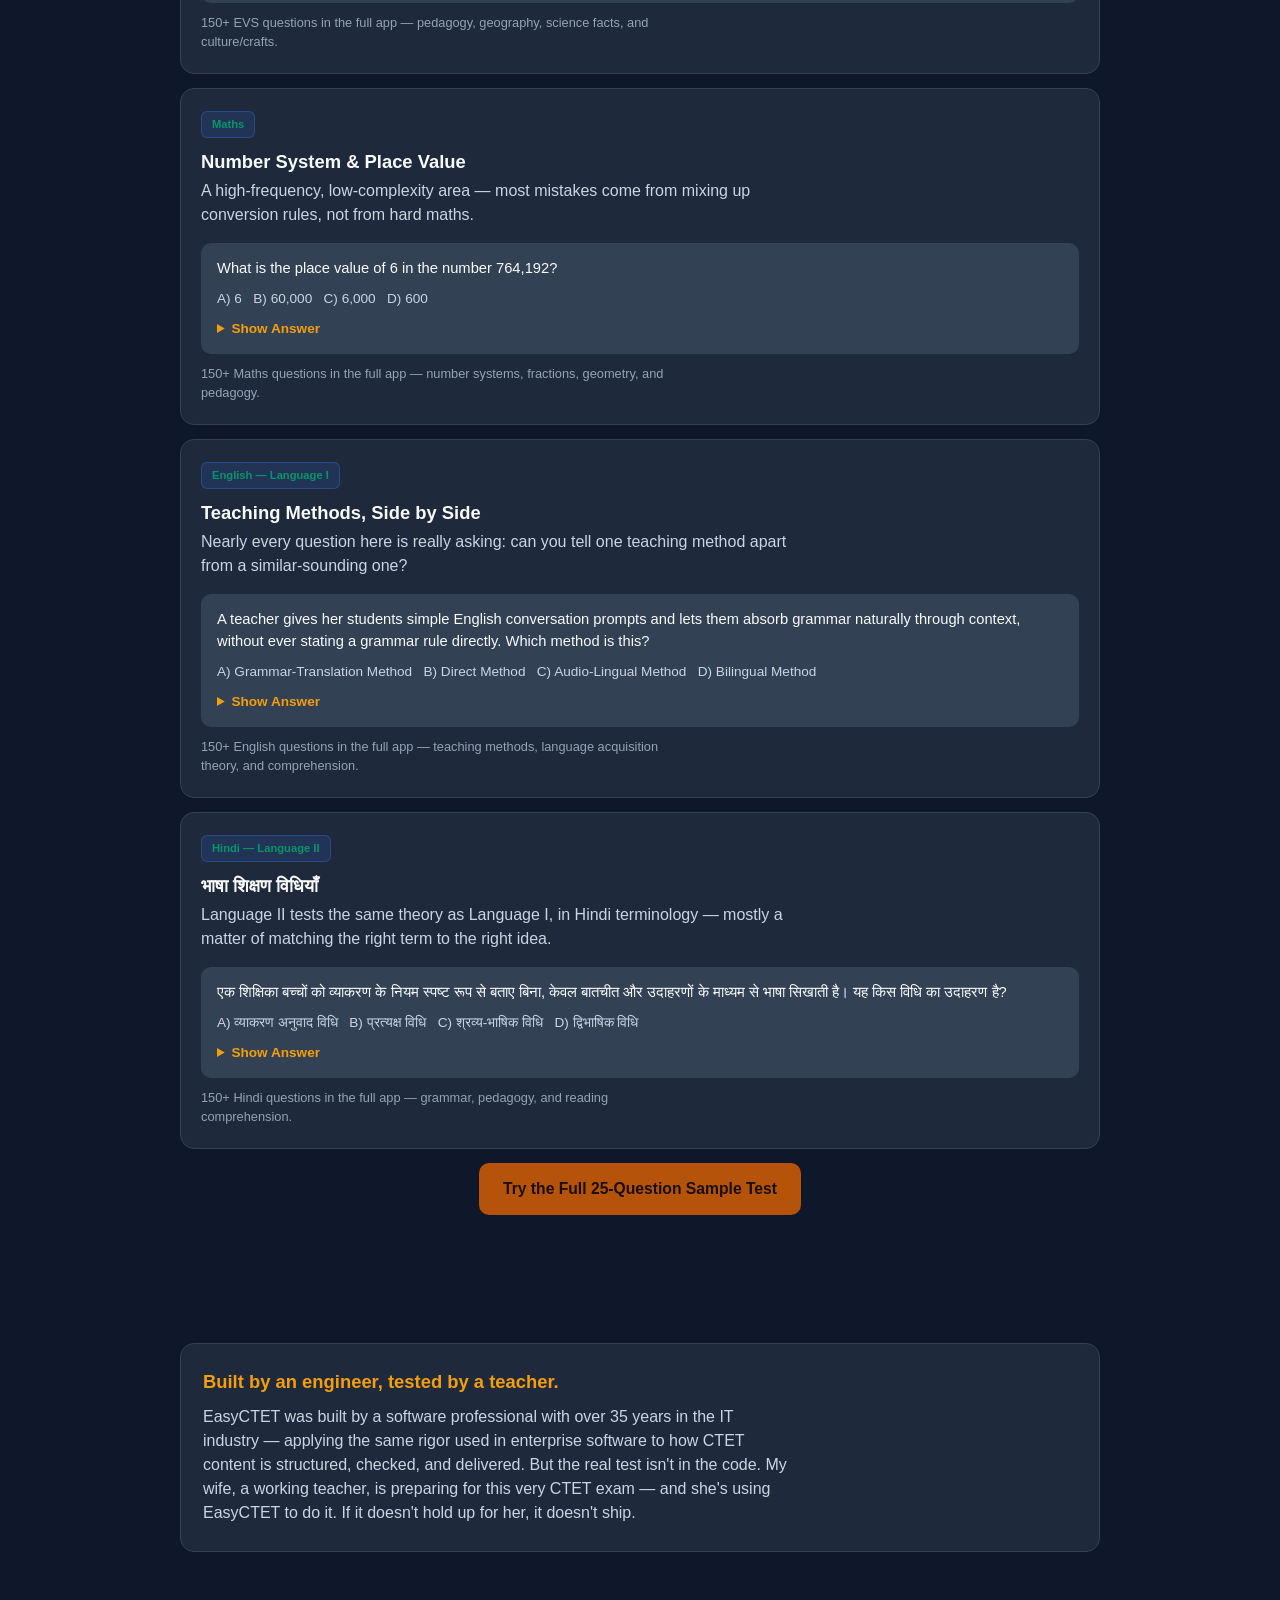
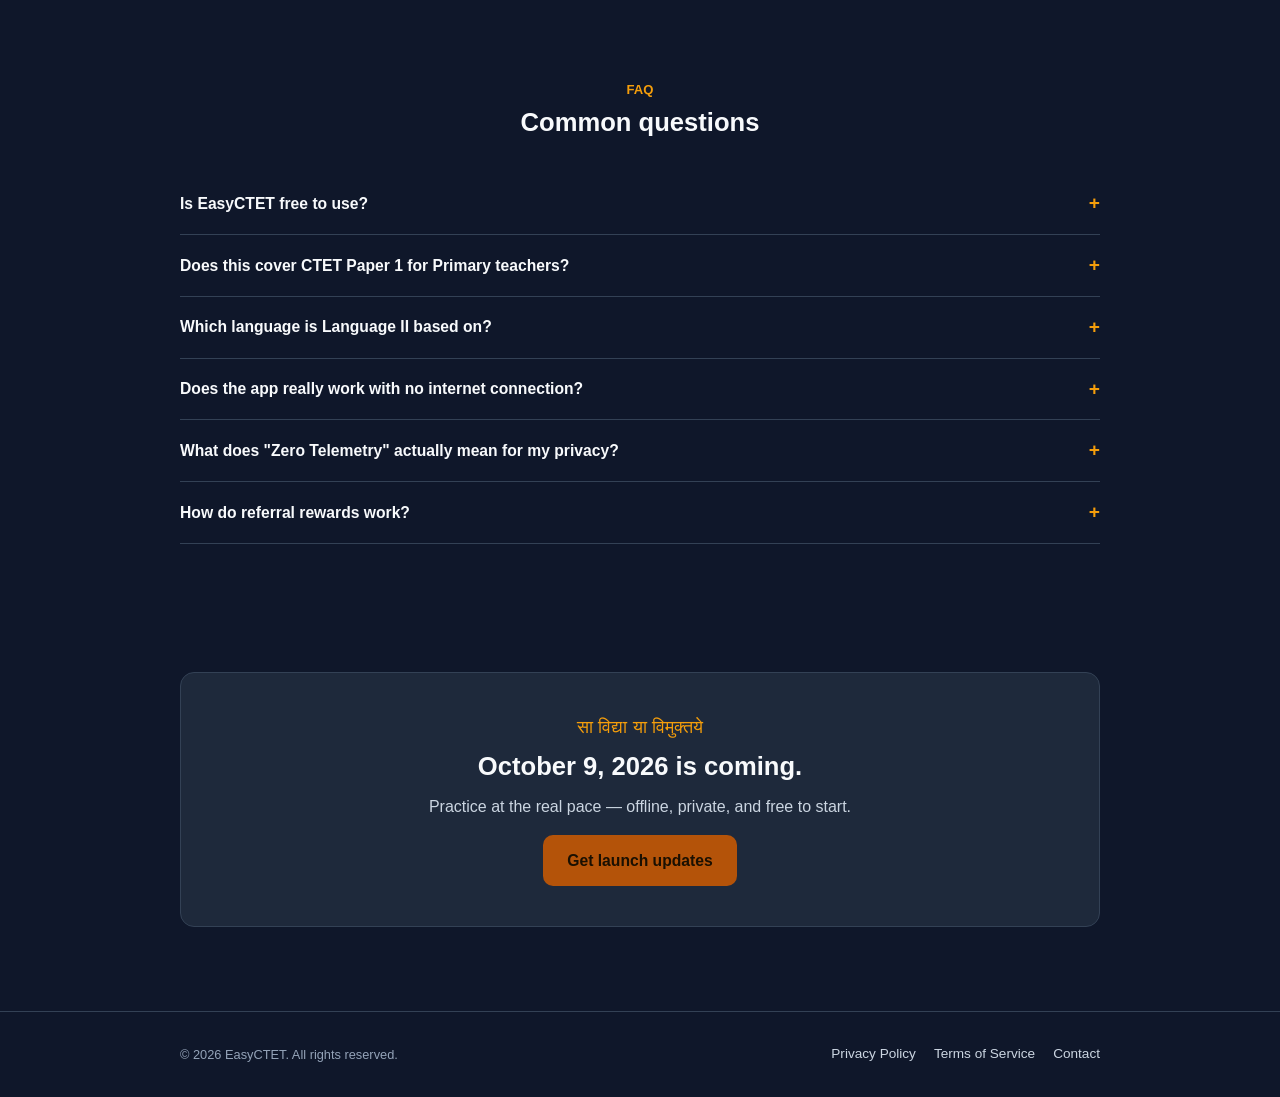
==== commit 5e059685: "Publish updated website branding" ====
--- a/website/index.html
+++ b/website/index.html
@@ -13,10 +13,7 @@
   <div class="wrap nav-row">
     <a href="index.html" class="brand">
       <div class="brand-icon">
-        <svg viewBox="0 0 24 24" fill="none" stroke-width="1.8" stroke-linecap="round" stroke-linejoin="round">
-          <path d="M2 6.5C2 5.7 2.7 5 3.5 5H10a3 3 0 0 1 3 3v11a2.5 2.5 0 0 0-2.5-2.5H2Z"/>
-          <path d="M22 6.5C22 5.7 21.3 5 20.5 5H14a3 3 0 0 0-3 3v11a2.5 2.5 0 0 1 2.5-2.5H22Z"/>
-        </svg>
+        <img src="assets/easyctet-mark-gold.svg" alt="">
       </div>
       <span class="brand-name">EasyCTET</span>
     </a>
@@ -37,6 +34,10 @@
 <section class="hero">
   <div class="wrap">
     <span class="eyebrow">CTET 2026 · Paper 1 · Primary (Classes 1–5)</span>
+    <div class="hero-lockup">
+      <img src="assets/easyctet-mark-gold.svg" alt="">
+      <span>EasyCTET</span>
+    </div>
     <h1>Serious CTET Paper 1 prep, simplified.</h1>
     <div class="sanskrit">सा विद्या या विमुक्तये</div>
     <div class="sanskrit-translit">That alone is knowledge which liberates.</div>
--- a/website/assets/style.css
+++ b/website/assets/style.css
@@ -69,6 +69,7 @@
   display:flex;align-items:center;justify-content:center;flex-shrink:0;
 }
 .brand-icon svg{width:18px;height:18px;stroke:var(--ink-0);}
+.brand-icon img{width:24px;height:24px;}
 .brand-name{font-weight:700;color:var(--ink-0);}
 nav.links{display:flex;gap:22px;font-size:.9rem;}
 nav.links a{color:var(--ink-300);text-decoration:none;}
@@ -89,6 +90,8 @@
   padding:5px 12px;border-radius:999px;margin-bottom:20px;
 }
 .hero h1{font-size:2.6rem;margin-bottom:4px;}
+.hero-lockup{display:flex;align-items:center;justify-content:center;gap:12px;margin:6px 0 12px;color:var(--ink-0);font:600 1.45rem/1 "Outfit","Inter",sans-serif;}
+.hero-lockup img{width:42px;height:42px;}
 .sanskrit{color:var(--amber-light);font-size:1.15rem;margin-bottom:6px;}
 .sanskrit-translit{color:var(--ink-500);font-size:.82rem;font-style:italic;margin-bottom:22px;}
 .hero .sub{max-width:52ch;margin:0 auto 28px;font-size:1.02rem;}
@@ -126,6 +129,8 @@
 @media (max-width:720px){
   .pillars{grid-template-columns:1fr;}
   .hero h1{font-size:2.1rem;}
+  .hero-lockup{font-size:1.25rem;}
+  .hero-lockup img{width:36px;height:36px;}
 }
 
 /* Section heading block */
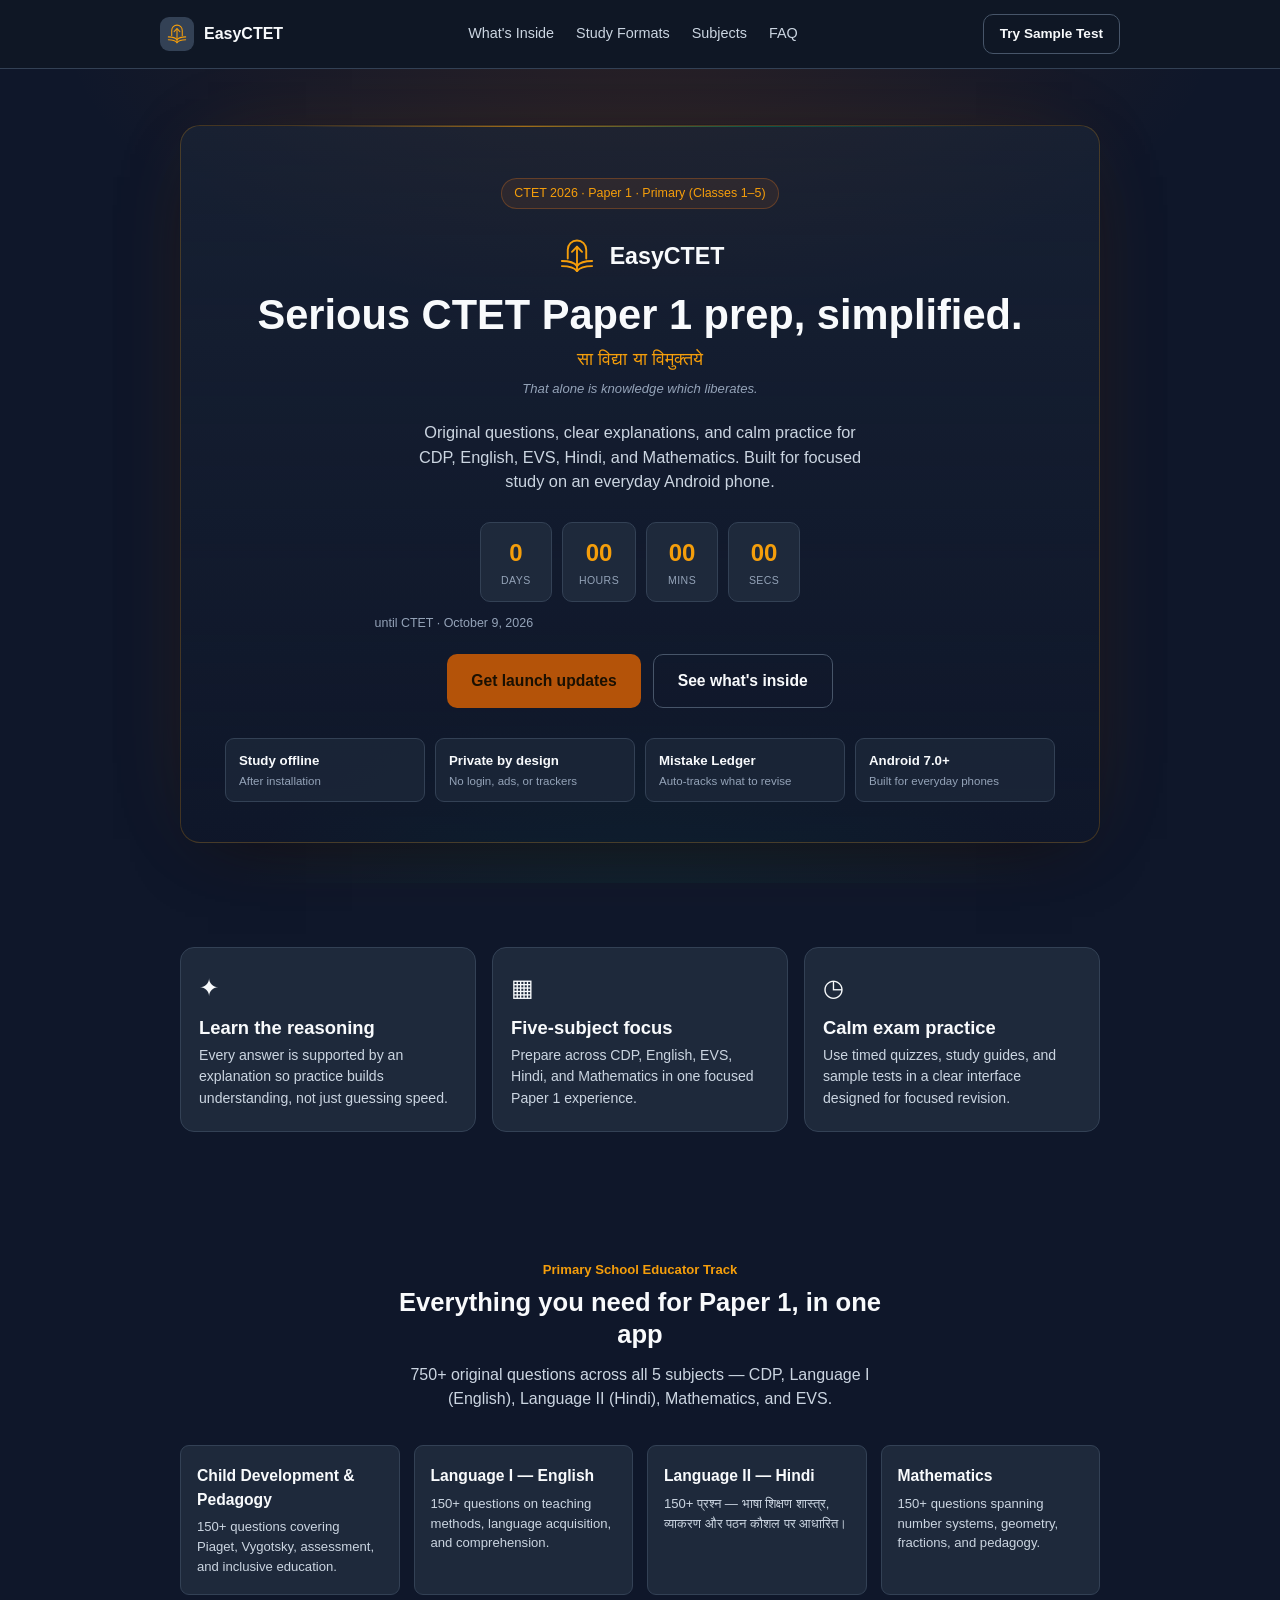
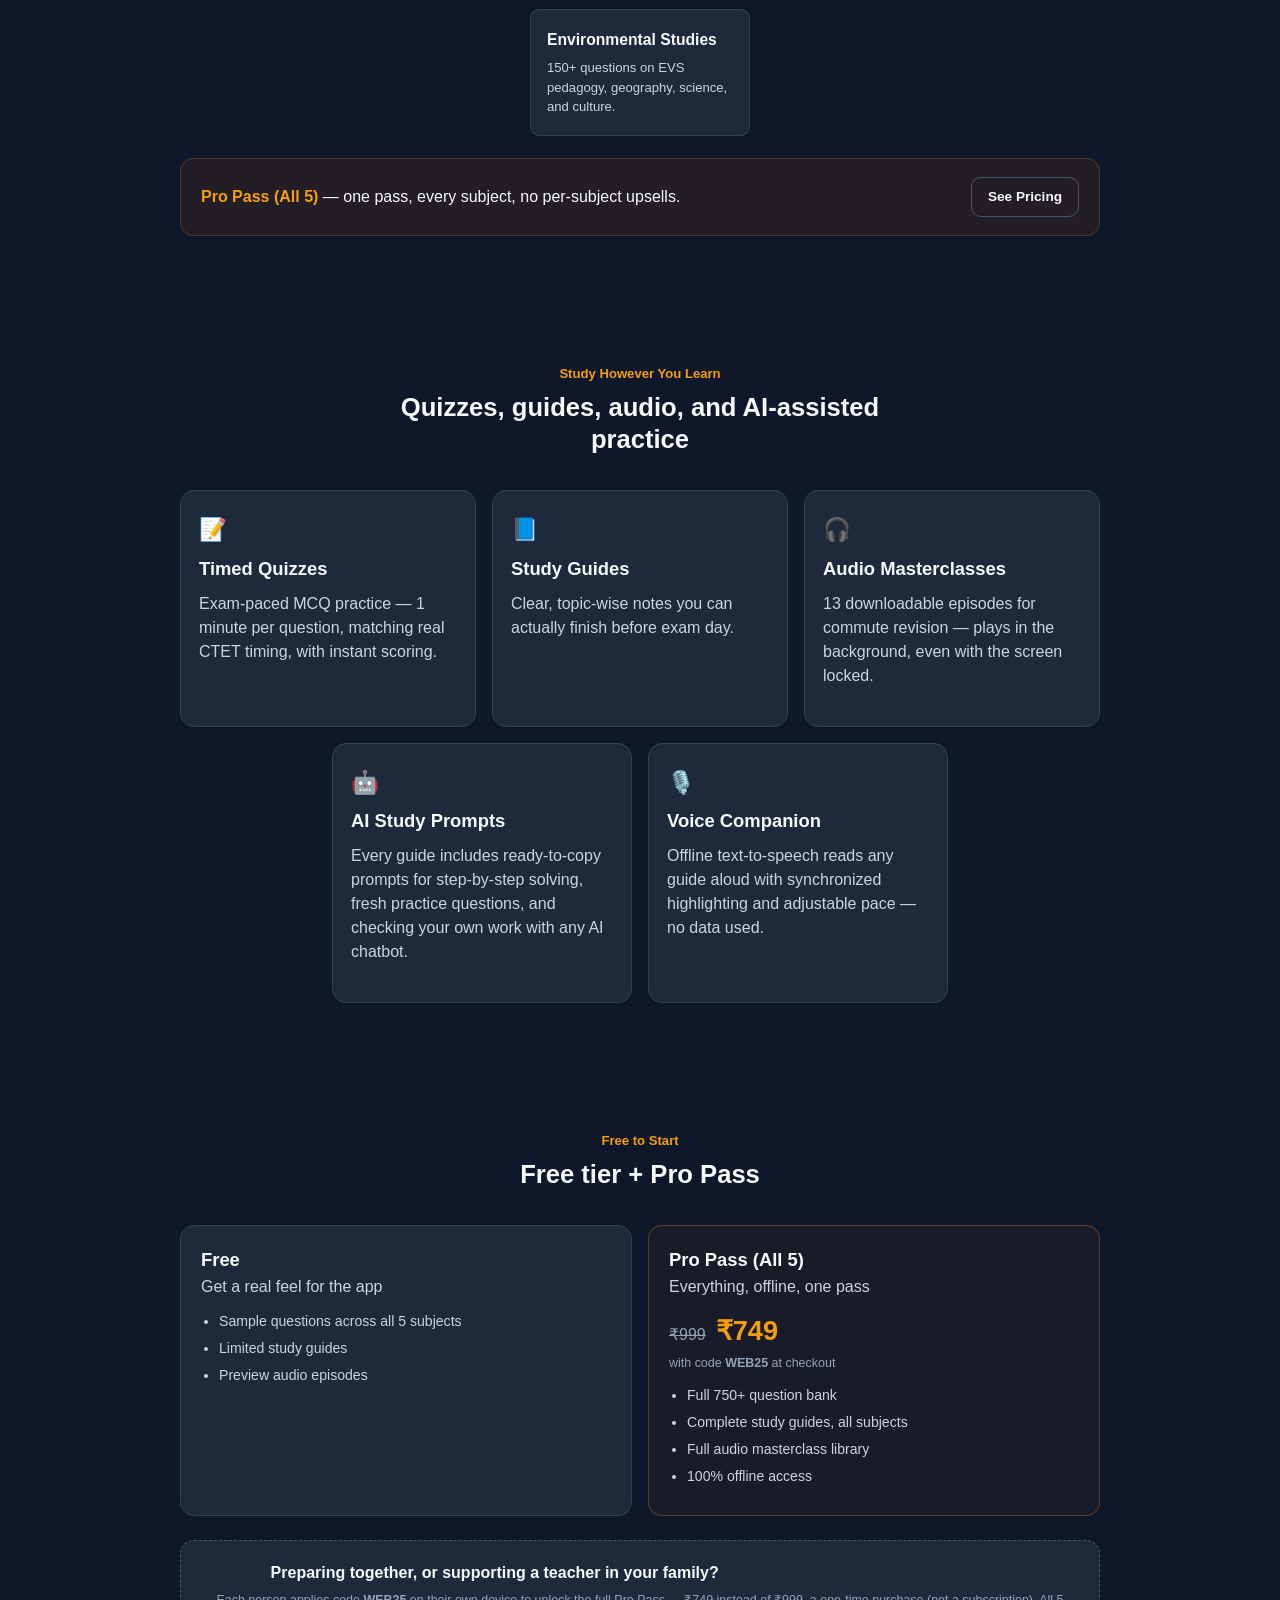
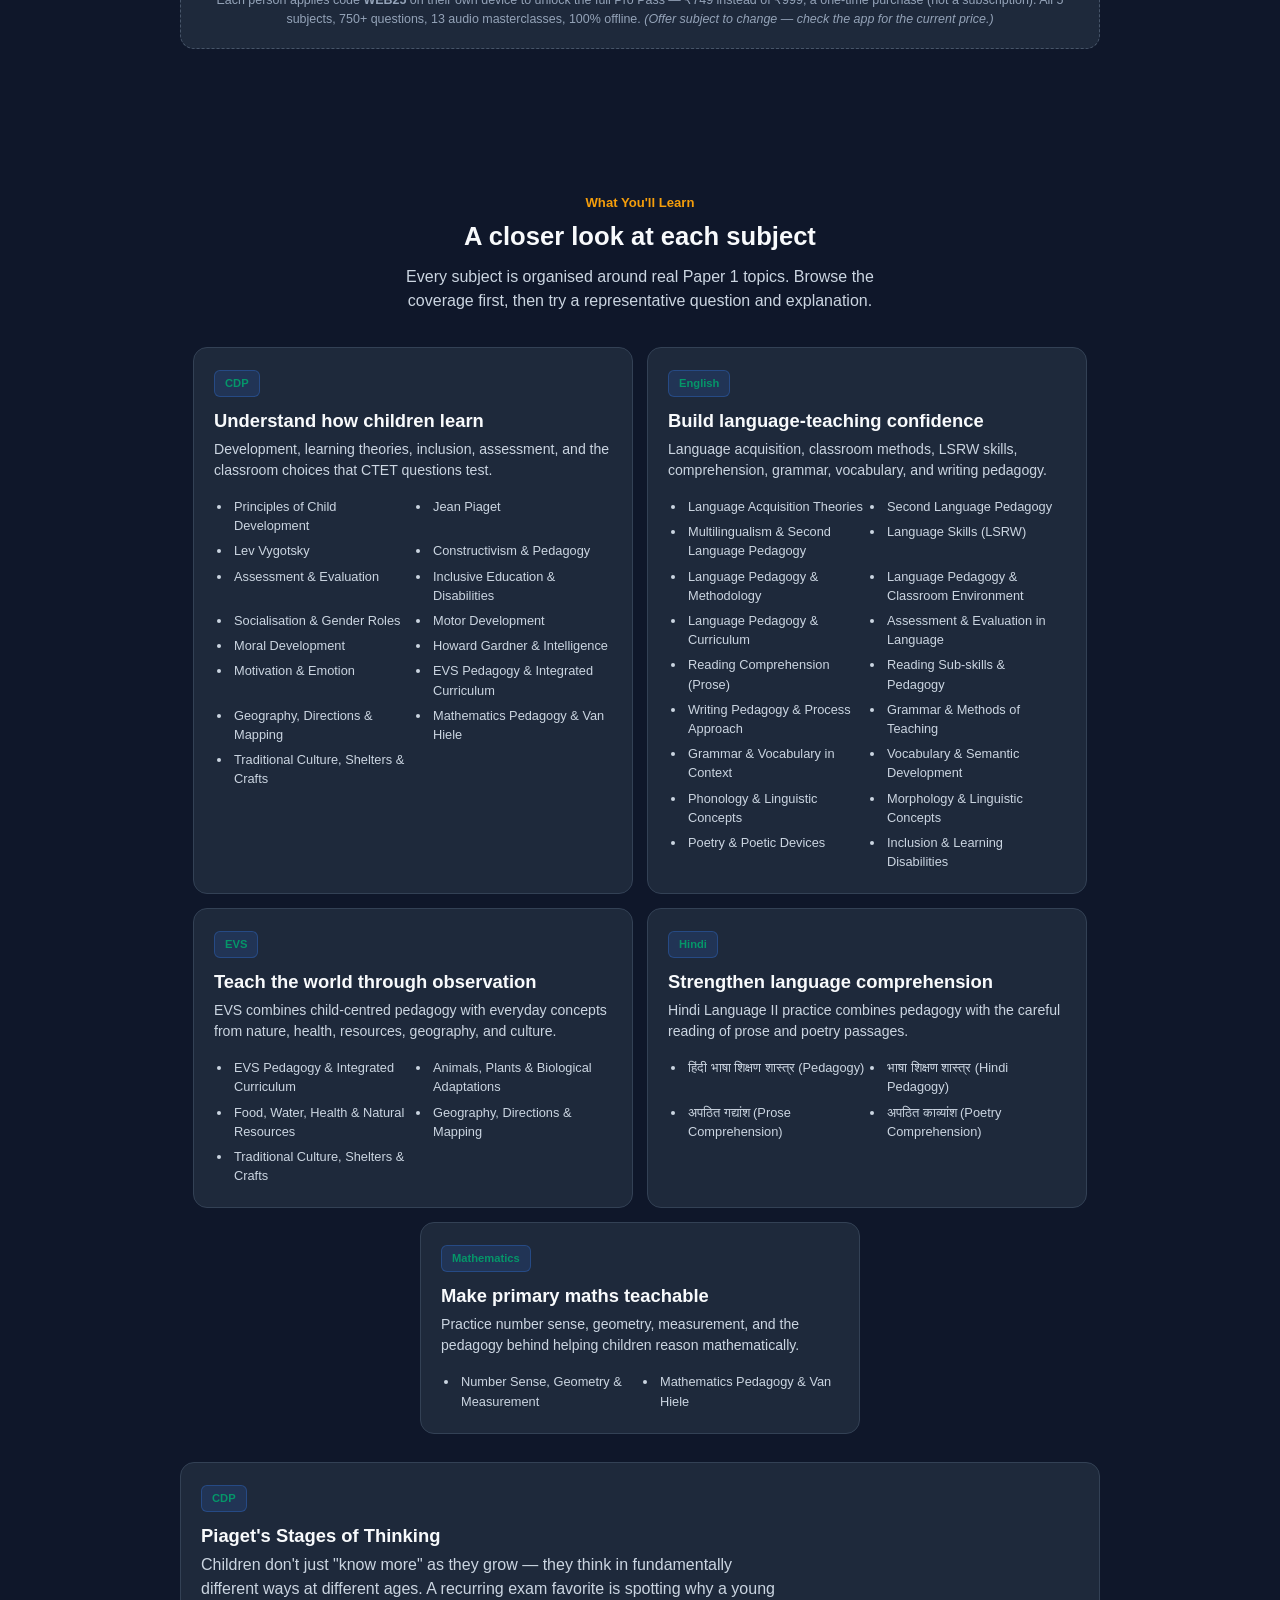
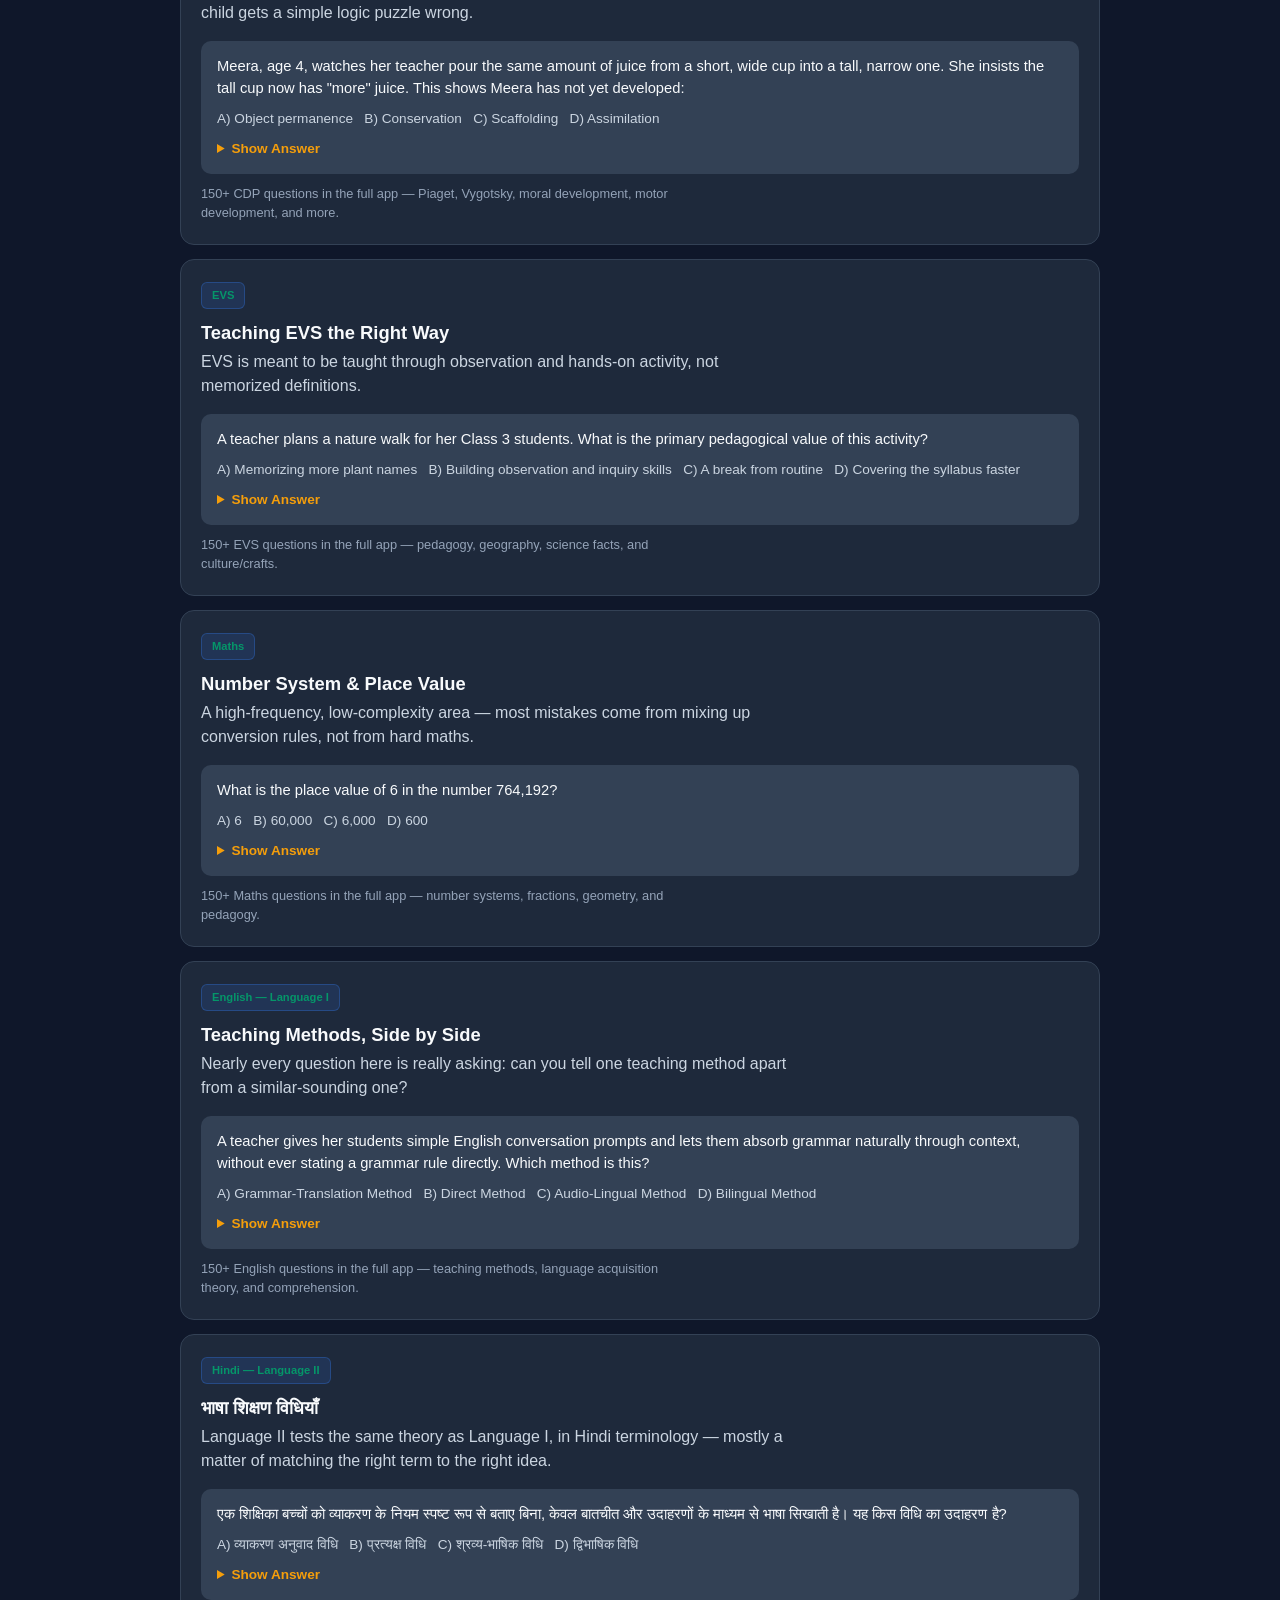
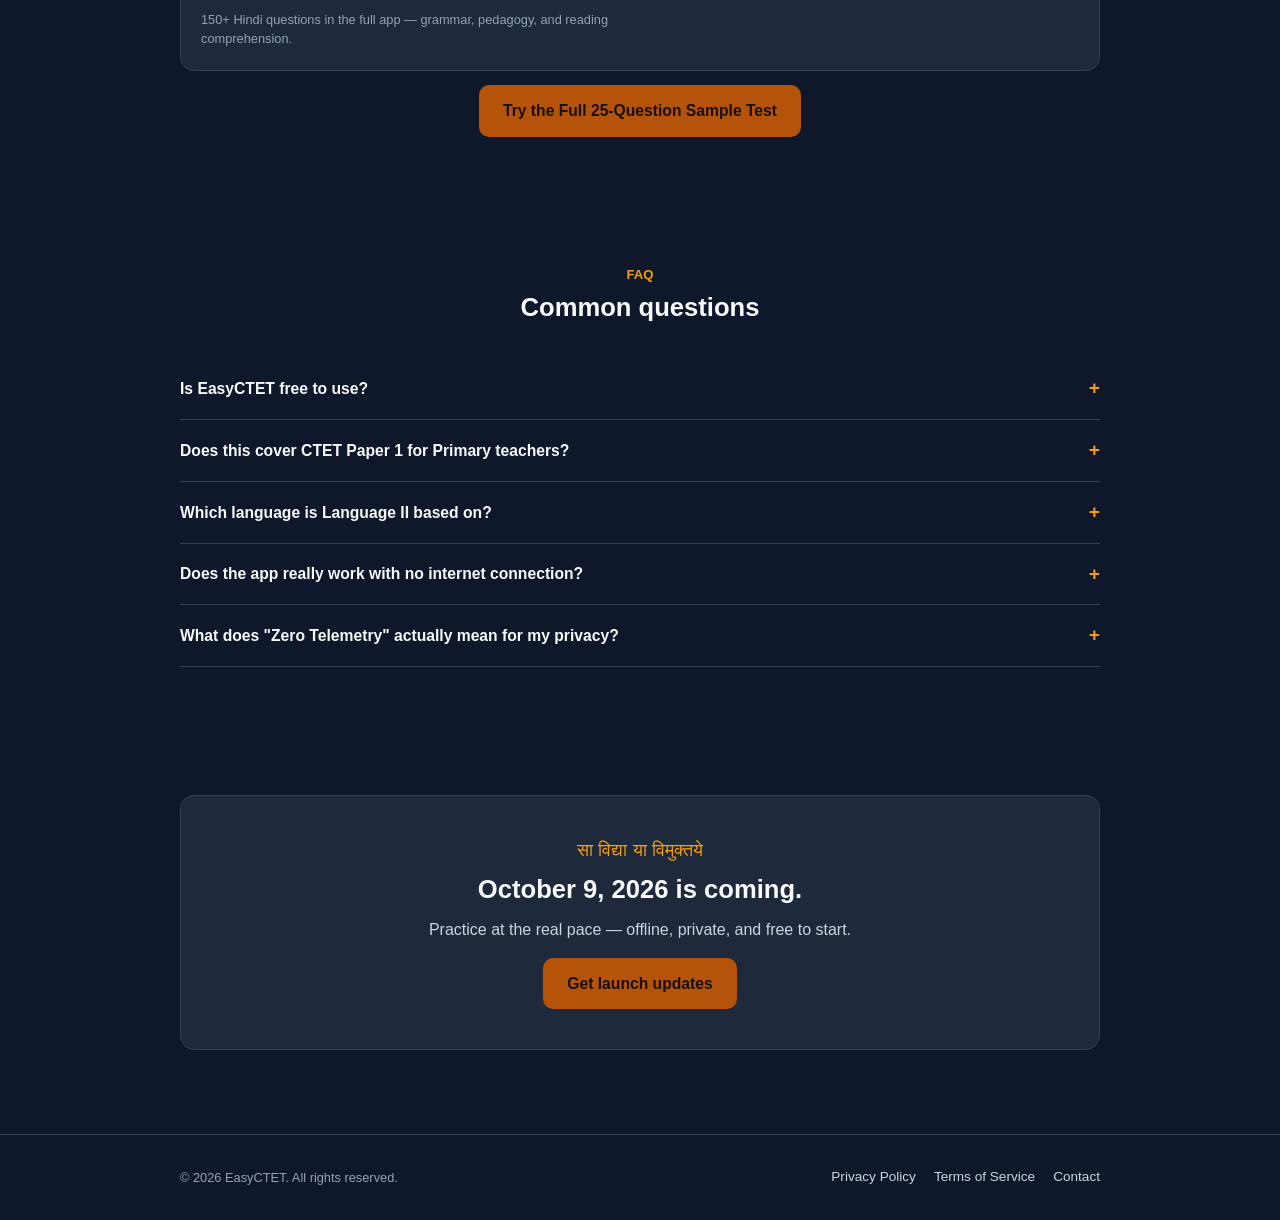
==== commit d9021f28: "marketing: update copy for WEB25 academic discount, Mistake Ledger, and add complete 7-screen 1080x2" ====
--- a/website/index.html
+++ b/website/index.html
@@ -4,7 +4,7 @@
 <meta charset="UTF-8">
 <meta name="viewport" content="width=device-width, initial-scale=1.0">
 <title>EasyCTET — CTET Paper 1 Prep, Offline &amp; Private</title>
-<meta name="description" content="Serious CTET Paper 1 preparation in English and Hindi across CDP, Language I and II, Mathematics, and EVS. Study offline after installation with no in-app analytics or ad trackers.">
+<meta name="description" content="Serious CTET Paper 1 preparation across CDP, English (Language I), Hindi (Language II), Mathematics, and EVS. Study offline after installation with no in-app analytics or ad trackers.">
 <link rel="stylesheet" href="assets/style.css">
 </head>
 <body>
@@ -33,6 +33,7 @@
 <!-- HERO -->
 <section class="hero">
   <div class="wrap">
+    <div class="hero-frame">
     <span class="eyebrow">CTET 2026 · Paper 1 · Primary (Classes 1–5)</span>
     <div class="hero-lockup">
       <img src="assets/easyctet-mark-gold.svg" alt="">
@@ -58,9 +59,10 @@
 
     <div class="hero-trust" aria-label="EasyCTET product commitments">
       <div class="hero-trust-item"><strong>Study offline</strong><span>After installation</span></div>
-      <div class="hero-trust-item"><strong>No account required</strong><span>No login credentials stored</span></div>
-      <div class="hero-trust-item"><strong>Private by design</strong><span>No in-app analytics or ad trackers</span></div>
+      <div class="hero-trust-item"><strong>Private by design</strong><span>No login, ads, or trackers</span></div>
+      <div class="hero-trust-item"><strong>Mistake Ledger</strong><span>Auto-tracks what to revise</span></div>
       <div class="hero-trust-item"><strong>Android 7.0+</strong><span>Built for everyday phones</span></div>
+    </div>
     </div>
   </div>
 </section>
@@ -117,7 +119,7 @@
   <div class="wrap">
     <div class="section-head">
       <span class="tag">Study However You Learn</span>
-      <h2>Quizzes, guides, and audio — your choice</h2>
+      <h2>Quizzes, guides, audio, and AI-assisted practice</h2>
     </div>
     <div class="format-grid">
       <div class="format-card">
@@ -133,13 +135,23 @@
       <div class="format-card">
         <div class="icon">🎧</div>
         <h3>Audio Masterclasses</h3>
-        <p>Listen to your study material as narrated episodes — revise on your commute, no screen needed.</p>
-      </div>
-    </div>
-  </div>
-</section>
-
-<!-- PRICING & REFERRAL -->
+        <p>13 downloadable episodes for commute revision — plays in the background, even with the screen locked.</p>
+      </div>
+      <div class="format-card">
+        <div class="icon">🤖</div>
+        <h3>AI Study Prompts</h3>
+        <p>Every guide includes ready-to-copy prompts for step-by-step solving, fresh practice questions, and checking your own work with any AI chatbot.</p>
+      </div>
+      <div class="format-card">
+        <div class="icon">🎙️</div>
+        <h3>Voice Companion</h3>
+        <p>Offline text-to-speech reads any guide aloud with synchronized highlighting and adjustable pace — no data used.</p>
+      </div>
+    </div>
+  </div>
+</section>
+
+<!-- PRICING -->
 <section id="pricing">
   <div class="wrap">
     <div class="section-head">
@@ -159,6 +171,8 @@
       <div class="price-card pro">
         <h3>Pro Pass (All 5)</h3>
         <p class="card-subtitle">Everything, offline, one pass</p>
+        <div class="price-row"><span class="price-old">₹999</span><span class="price-new">₹749</span></div>
+        <p class="price-code">with code <strong>WEB25</strong> at checkout</p>
         <ul>
           <li>Full 750+ question bank</li>
           <li>Complete study guides, all subjects</li>
@@ -168,9 +182,9 @@
       </div>
     </div>
 
-    <div class="referral-box">
-      <p>Invite a friend — you both get 7 days of Pro Pass free.</p>
-      <div class="small">Refer 3 friends who join → unlock 30 days free. <em>(Details subject to change.)</em></div>
+    <div class="promo-box">
+      <p>Preparing together, or supporting a teacher in your family?</p>
+      <div class="small">Each person applies code <strong>WEB25</strong> on their own device to unlock the full Pro Pass — ₹749 instead of ₹999, a one-time purchase (not a subscription). All 5 subjects, 750+ questions, 13 audio masterclasses, 100% offline. <em>(Offer subject to change — check the app for the current price.)</em></div>
     </div>
   </div>
 </section>
@@ -346,16 +360,6 @@
   </div>
 </section>
 
-<!-- FOUNDER NOTE -->
-<section id="founder">
-  <div class="wrap">
-    <div class="founder-card">
-      <h3>Built by an engineer, tested by a teacher.</h3>
-      <p class="founder-copy">EasyCTET was built by a software professional with over 35 years in the IT industry — applying the same rigor used in enterprise software to how CTET content is structured, checked, and delivered. But the real test isn't in the code. My wife, a working teacher, is preparing for this very CTET exam — and she's using EasyCTET to do it. If it doesn't hold up for her, it doesn't ship.</p>
-    </div>
-  </div>
-</section>
-
 <!-- FAQ -->
 <section id="faq">
   <div class="wrap">
@@ -383,10 +387,6 @@
     <div class="faq-item">
       <div class="faq-q"><span>What does "Zero Telemetry" actually mean for my privacy?</span><span class="plus">+</span></div>
       <div class="faq-a">We don't collect analytics on how you use the app, don't use ad trackers, and don't sell or share your data. Your study progress stays on your own device. See our <a href="privacy-policy.html">Privacy Policy</a> for full details.</div>
-    </div>
-    <div class="faq-item">
-      <div class="faq-q"><span>How do referral rewards work?</span><span class="plus">+</span></div>
-      <div class="faq-a">Invite a friend — when they install and complete their first quiz, you both get 7 days of Pro Pass free. Refer 3 friends who join and unlock 30 days free. (Exact terms may be adjusted — check the app for the current offer.)</div>
     </div>
   </div>
 </section>
--- a/website/assets/style.css
+++ b/website/assets/style.css
@@ -83,7 +83,25 @@
 }
 
 /* Hero */
-.hero{padding:56px 0 40px;text-align:center;}
+.hero{
+  padding:56px 0 40px;text-align:center;position:relative;
+  background:
+    radial-gradient(ellipse 900px 480px at 50% -8%, rgba(180,83,9,.16), transparent 65%),
+    radial-gradient(ellipse 700px 420px at 50% 108%, rgba(4,120,87,.12), transparent 60%);
+}
+.hero-frame{
+  position:relative;
+  padding:52px 44px 40px;
+  border:1px solid rgba(245,158,11,.22);
+  border-radius:20px;
+  background:linear-gradient(180deg, rgba(30,41,59,.5), rgba(15,23,42,.1));
+  box-shadow:0 0 0 1px rgba(15,23,42,.35), 0 24px 64px -28px rgba(0,0,0,.55), 0 0 90px -35px rgba(180,83,9,.3);
+}
+.hero-frame::before{
+  content:"";position:absolute;top:0;left:12%;right:12%;height:1px;
+  background:linear-gradient(90deg, transparent, rgba(245,158,11,.6), rgba(4,120,87,.6), transparent);
+}
+@media (max-width:640px){.hero-frame{padding:40px 20px 32px;border-radius:16px;}}
 .eyebrow{
   display:inline-block;font-size:.78rem;color:var(--amber-light);
   border:1px solid rgba(203,108,31,.35);background:rgba(203,108,31,.1);
@@ -138,10 +156,10 @@
 .section-head .tag{color:var(--amber-light);font-size:.82rem;font-weight:600;margin-bottom:8px;display:block;}
 
 /* Subject grid */
-.subject-grid{display:grid;grid-template-columns:repeat(auto-fit,minmax(190px,1fr));gap:14px;margin-bottom:22px;}
+.subject-grid{display:flex;flex-wrap:wrap;justify-content:center;gap:14px;margin-bottom:22px;}
 .subject-card{
   background:var(--navy-900);border:1px solid var(--navy-800);border-radius:var(--radius-sm);
-  padding:18px 16px;
+  padding:18px 16px;flex:1 1 190px;max-width:220px;
 }
 .subject-card h4{margin:0 0 6px;font-size:.98rem;}
 .subject-card p{font-size:.82rem;margin:0;}
@@ -153,10 +171,10 @@
 .propass-callout strong{color:var(--amber-light);}
 
 /* Study formats */
-.format-grid{display:grid;grid-template-columns:repeat(3,1fr);gap:16px;}
-.format-card{background:var(--navy-900);border:1px solid var(--navy-800);border-radius:var(--radius);padding:22px 18px;}
+.format-grid{display:flex;flex-wrap:wrap;justify-content:center;gap:16px;}
+.format-card{background:var(--navy-900);border:1px solid var(--navy-800);border-radius:var(--radius);padding:22px 18px;flex:1 1 260px;max-width:300px;}
 .format-card .icon{font-size:1.4rem;margin-bottom:10px;}
-@media (max-width:720px){.format-grid{grid-template-columns:1fr;}}
+@media (max-width:720px){.format-card{flex-basis:100%;max-width:none;}}
 
 /* Pricing */
 .pricing-grid{display:grid;grid-template-columns:1fr 1fr;gap:16px;margin-bottom:24px;}
@@ -164,25 +182,29 @@
 .price-card.pro{border-color:rgba(203,108,31,.4);background:rgba(203,108,31,.06);}
 .price-card h3{margin-bottom:4px;}
 .card-subtitle{margin-bottom:0;}
+.price-row{display:flex;align-items:baseline;gap:10px;margin:12px 0 2px;}
+.price-old{color:var(--ink-500);text-decoration:line-through;font-size:1rem;}
+.price-new{color:var(--amber-light);font-size:1.7rem;font-weight:800;font-family:"Outfit","Inter",sans-serif;}
+.price-code{margin:0;font-size:.78rem;color:var(--ink-500);}
 .price-card ul{margin:12px 0 0;padding-left:18px;color:var(--ink-300);font-size:.88rem;}
 .price-card li{margin-bottom:6px;}
-.referral-box{
+.promo-box{
   background:var(--navy-900);border:1px dashed var(--navy-700);border-radius:var(--radius);
-  padding:20px;text-align:center;
-}
-.referral-box p{margin:0 0 4px;color:var(--ink-0);font-weight:600;}
-.referral-box .small{color:var(--ink-500);font-size:.78rem;font-weight:400;margin-top:6px;}
+  padding:20px;text-align:center;margin-bottom:16px;
+}
+.promo-box p{margin:0 0 4px;color:var(--ink-0);font-weight:600;}
+.promo-box .small{color:var(--ink-500);font-size:.78rem;font-weight:400;margin-top:6px;}
 @media (max-width:720px){.pricing-grid{grid-template-columns:1fr;}}
 
 /* Subject topic briefs */
 .topic-block{background:var(--navy-900);border:1px solid var(--navy-800);border-radius:var(--radius);padding:22px 20px;margin-bottom:14px;}
-.coverage-grid{display:grid;grid-template-columns:repeat(2,minmax(0,1fr));gap:14px;margin-bottom:28px;}
-.coverage-card{background:var(--navy-900);border:1px solid var(--navy-800);border-radius:var(--radius);padding:22px 20px;}
+.coverage-grid{display:flex;flex-wrap:wrap;justify-content:center;gap:14px;margin-bottom:28px;}
+.coverage-card{background:var(--navy-900);border:1px solid var(--navy-800);border-radius:var(--radius);padding:22px 20px;flex:1 1 380px;max-width:440px;}
 .coverage-card h3{margin-bottom:7px;}
 .coverage-card p{font-size:.88rem;}
 .topic-list{display:grid;grid-template-columns:repeat(2,minmax(0,1fr));gap:6px 18px;margin:14px 0 0;padding-left:18px;color:var(--ink-300);font-size:.8rem;}
 .topic-list li{padding-left:2px;}
-@media (max-width:720px){.coverage-grid{grid-template-columns:1fr;}.topic-list{grid-template-columns:1fr;}}
+@media (max-width:720px){.coverage-card{flex-basis:100%;max-width:none;}.topic-list{grid-template-columns:1fr;}}
 .subject-pill{
   display:inline-block;font-size:.7rem;font-weight:600;padding:4px 10px;border-radius:6px;
   background:rgba(51,115,224,.16);color:var(--blue-light);border:1px solid rgba(51,115,224,.35);margin-bottom:12px;
@@ -197,14 +219,6 @@
 .sample-q details summary{cursor:pointer;color:var(--amber-light);font-size:.85rem;font-weight:600;}
 .sample-q .answer{margin-top:8px;font-size:.85rem;color:var(--ink-300);}
 .gate-line{font-size:.8rem;color:var(--ink-500);margin-top:10px;margin-bottom:0;}
-
-/* Founder note */
-.founder-card{
-  background:var(--navy-900);border:1px solid var(--navy-800);border-radius:var(--radius);
-  padding:26px 22px;
-}
-.founder-card h3{color:var(--amber-light);}
-.founder-copy{margin-bottom:0;}
 
 /* FAQ */
 .faq-item{border-bottom:1px solid var(--navy-800);padding:16px 0;}
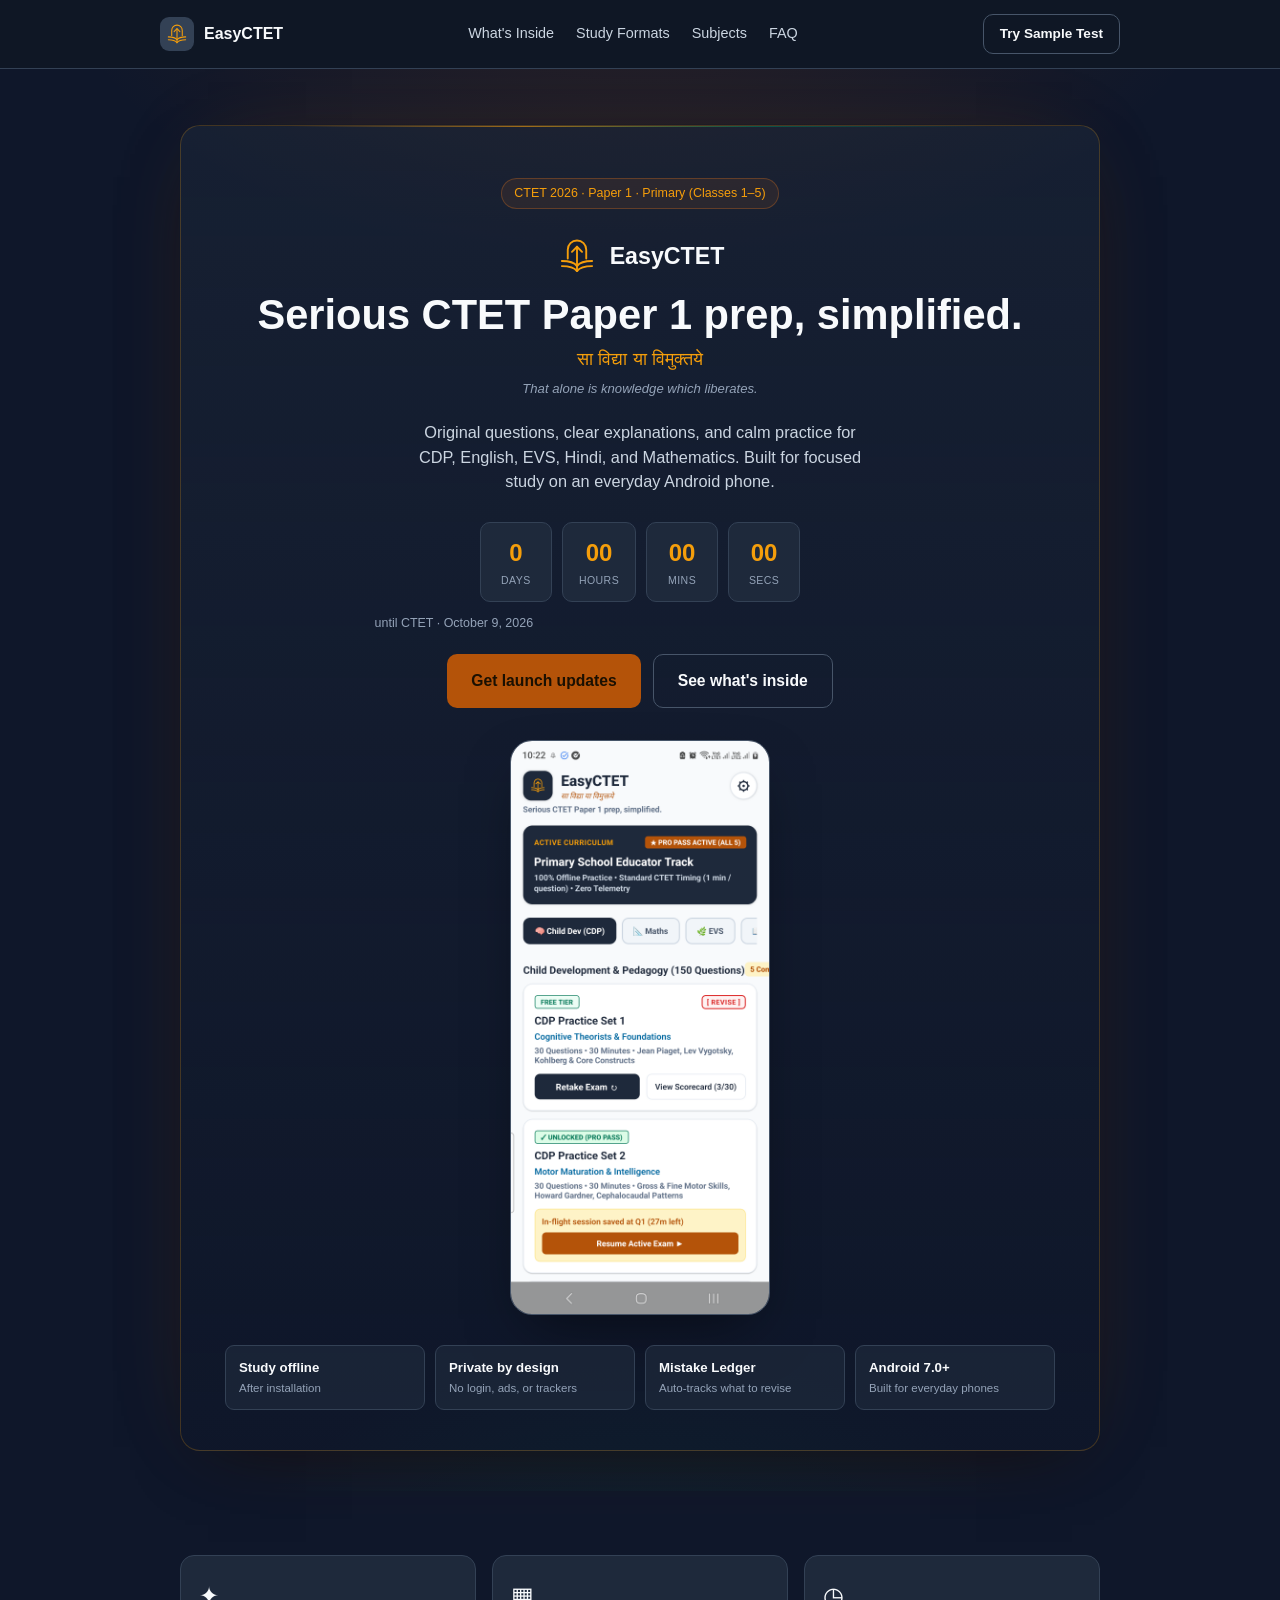
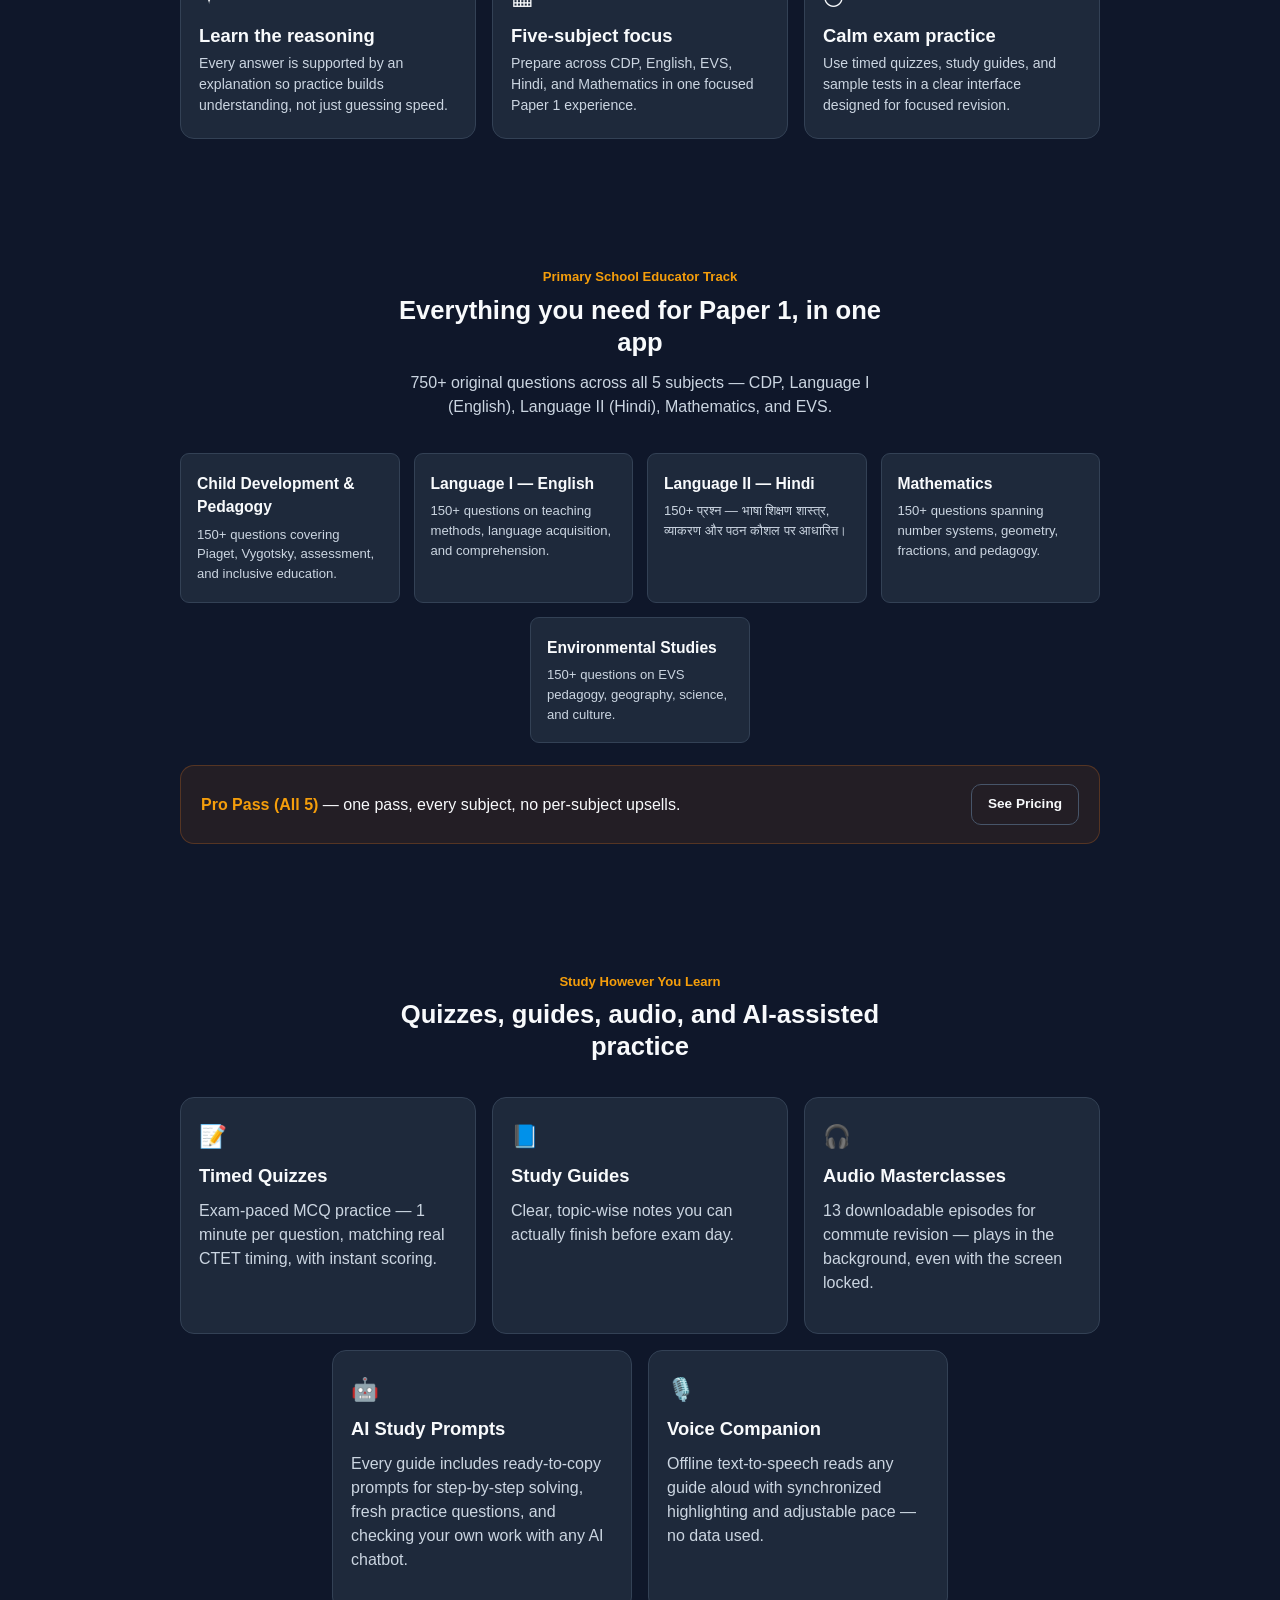
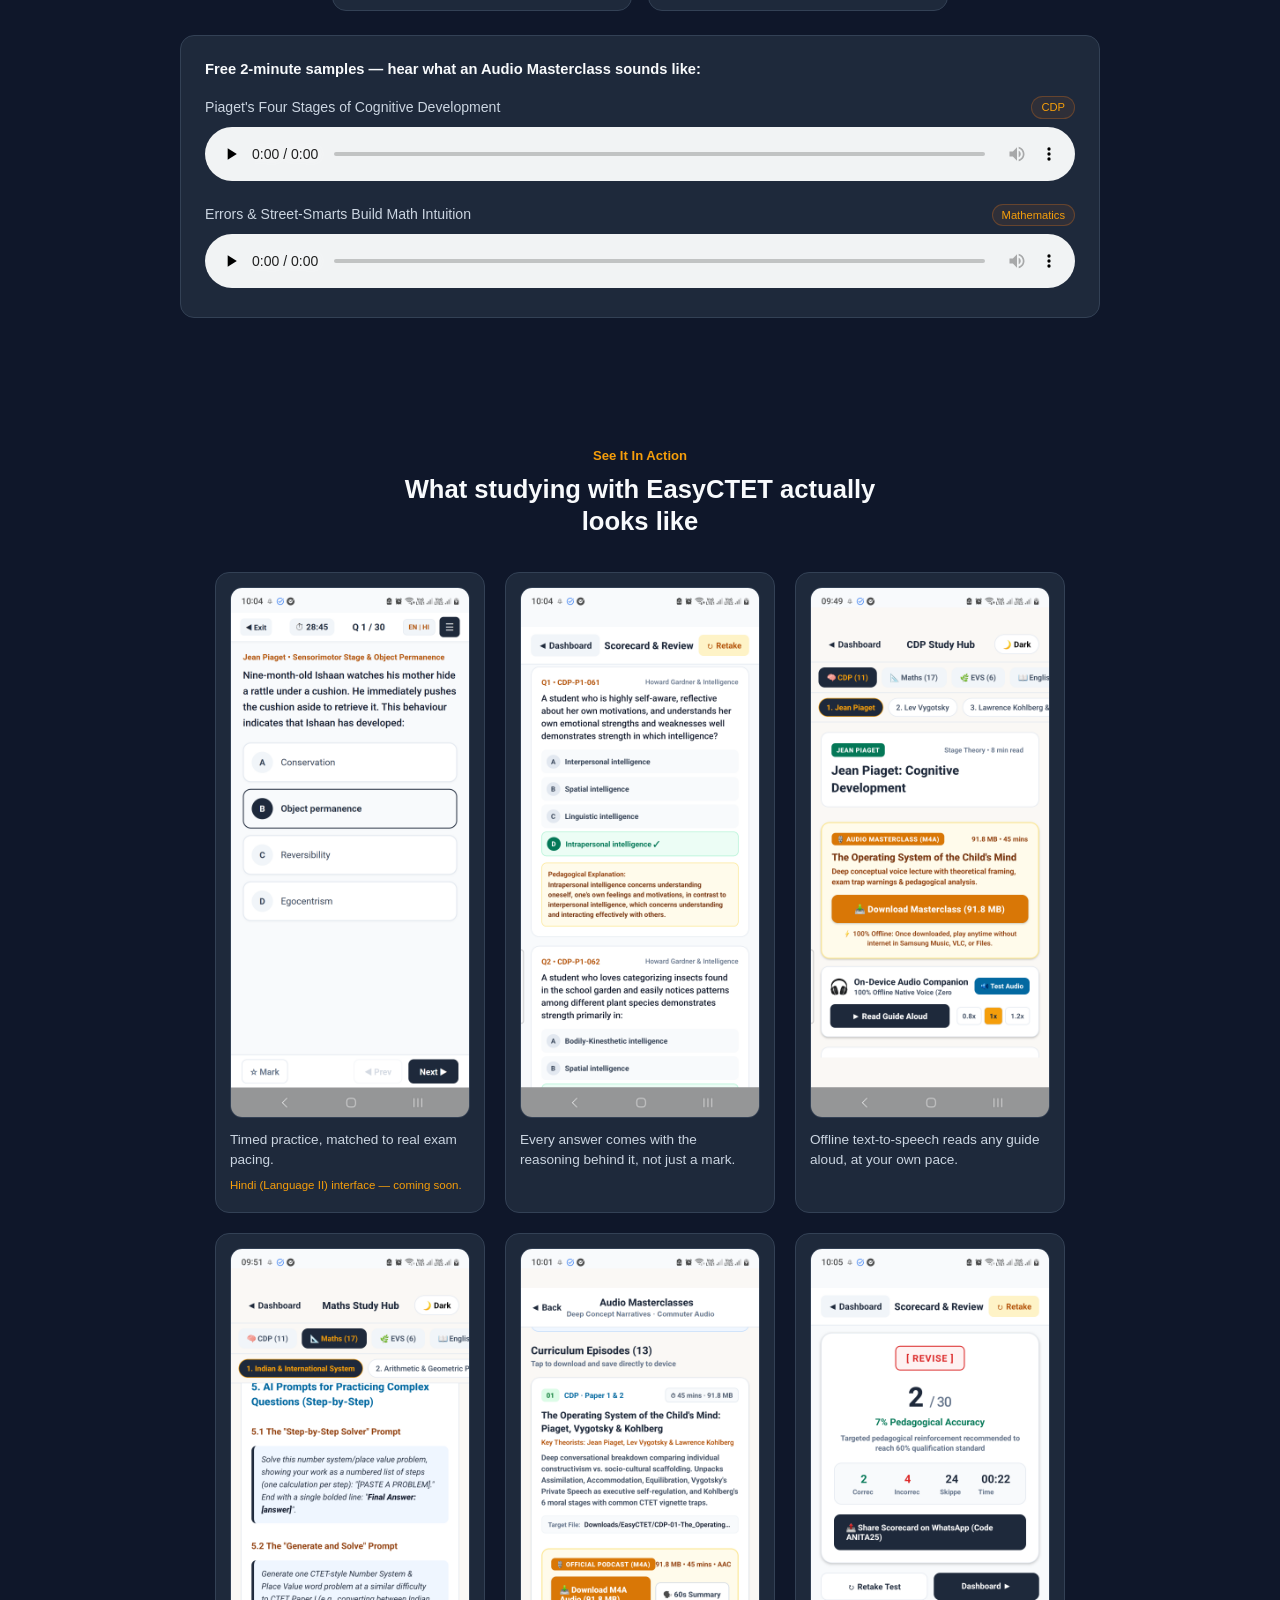
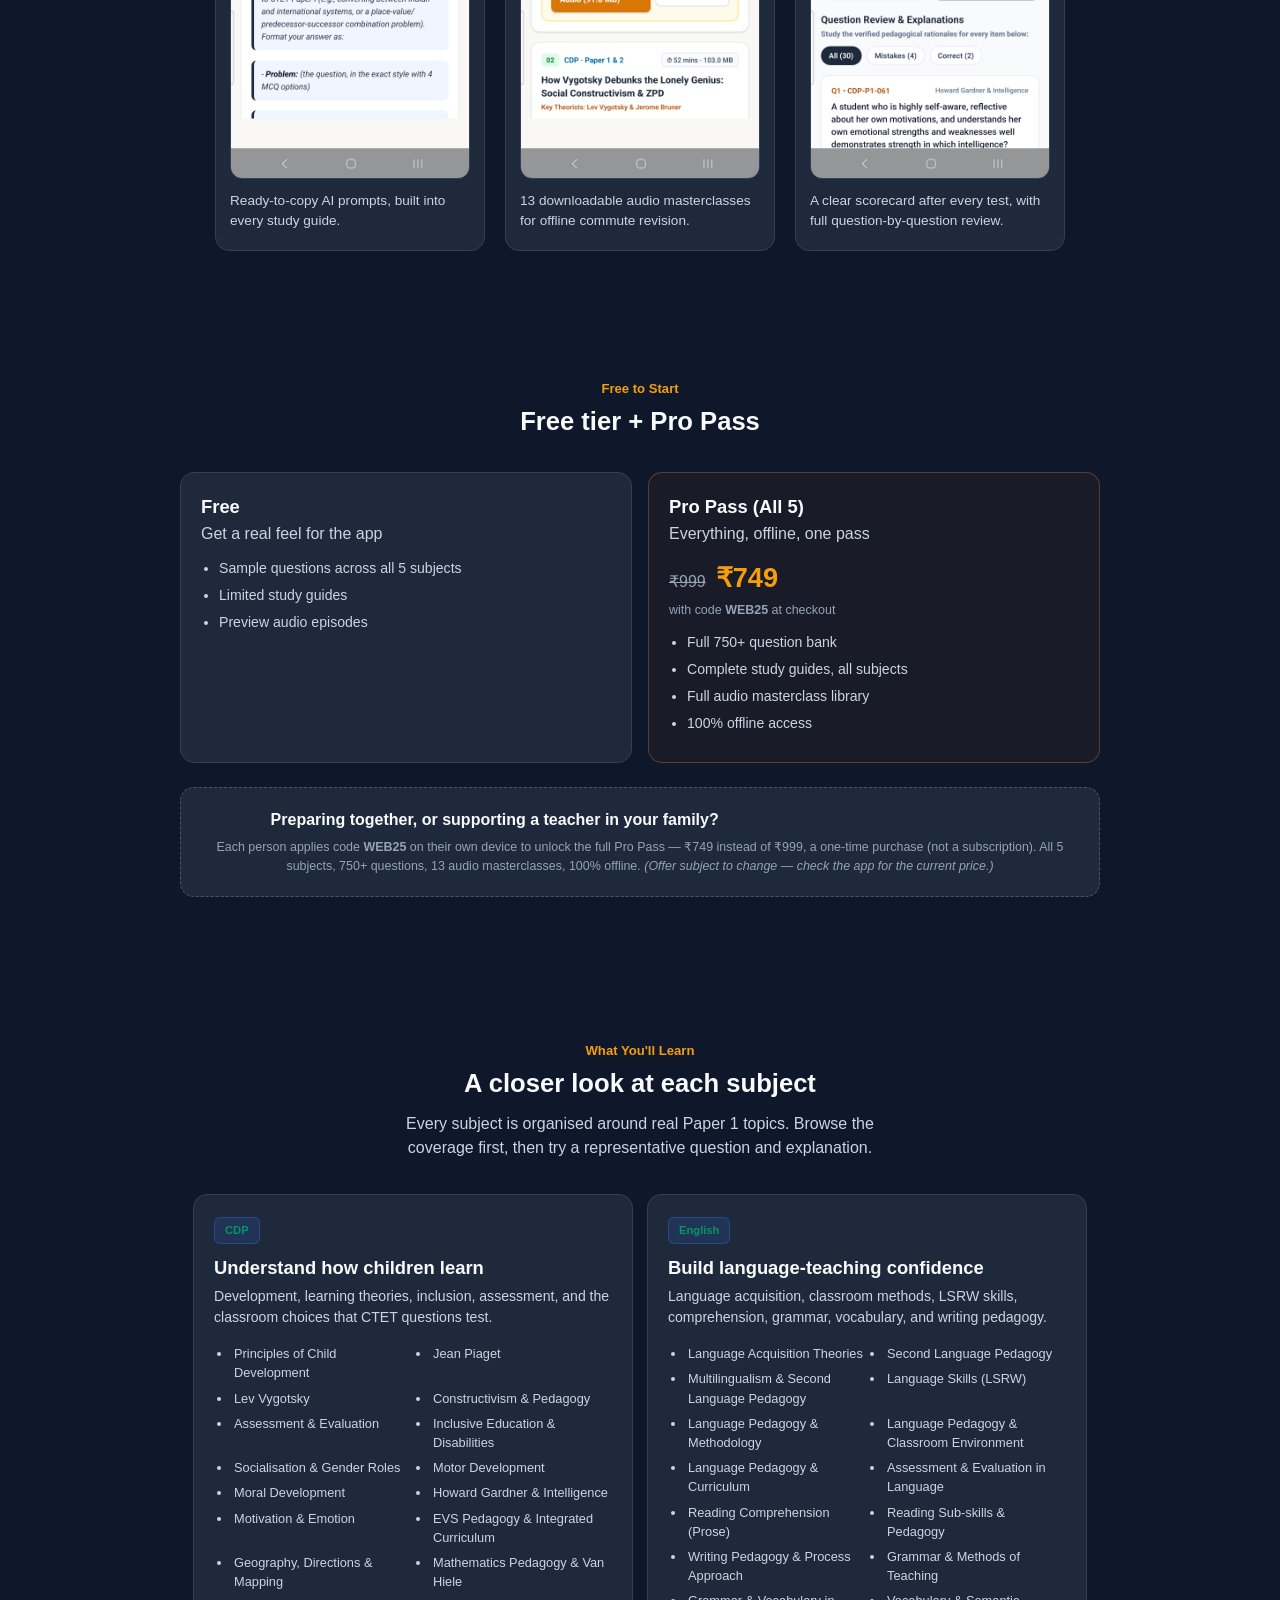
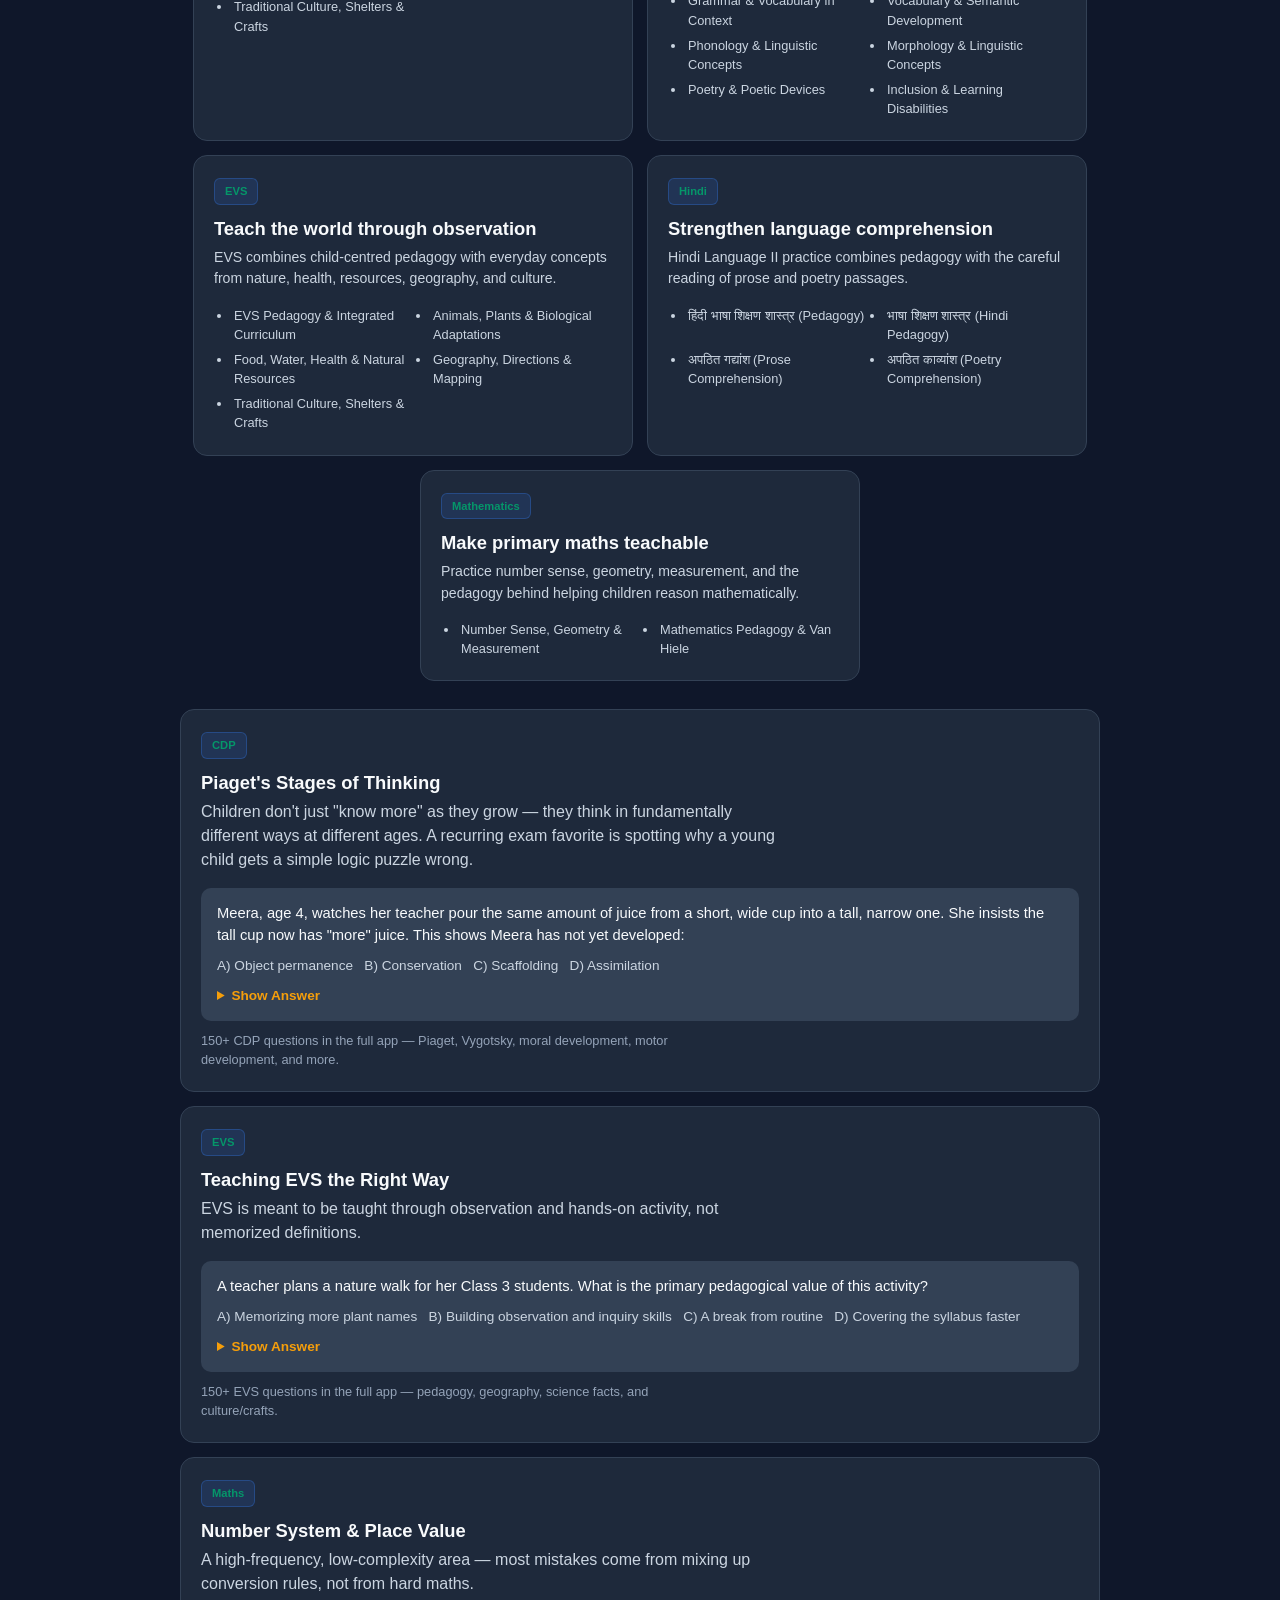
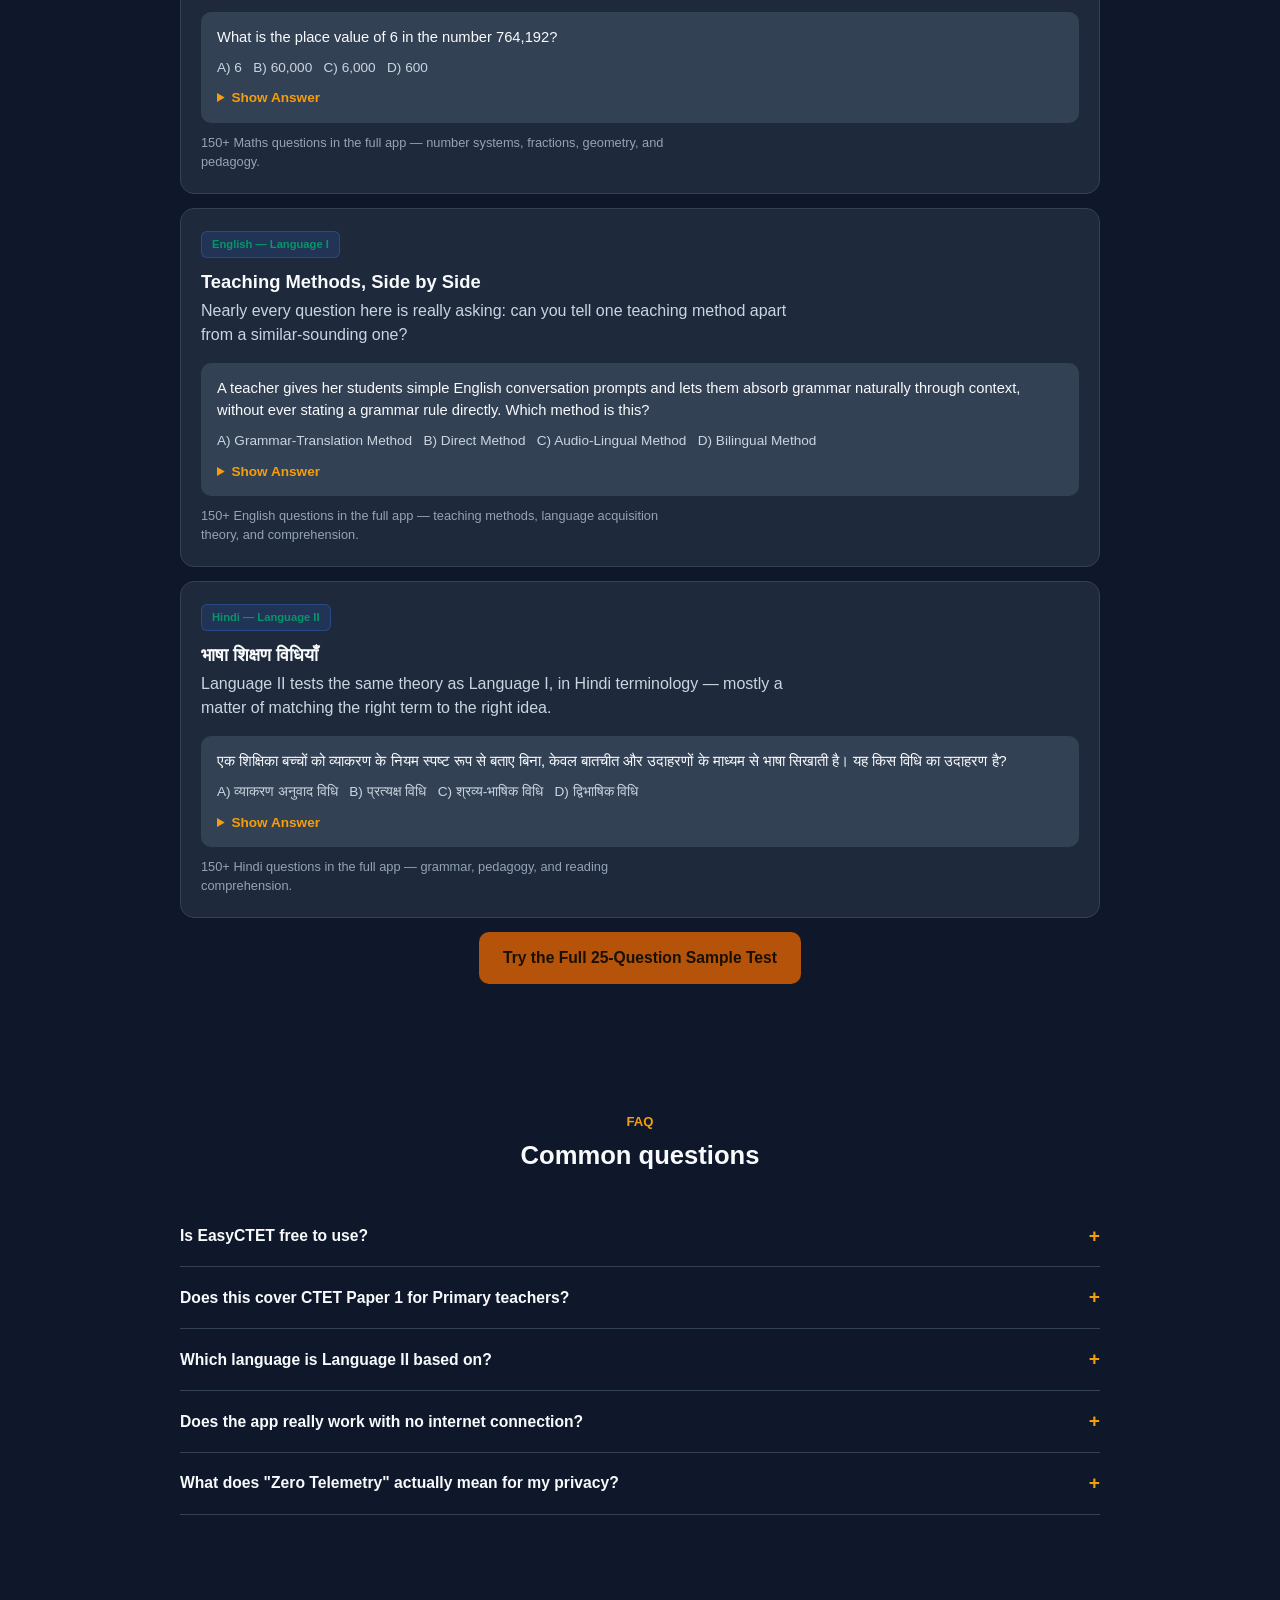
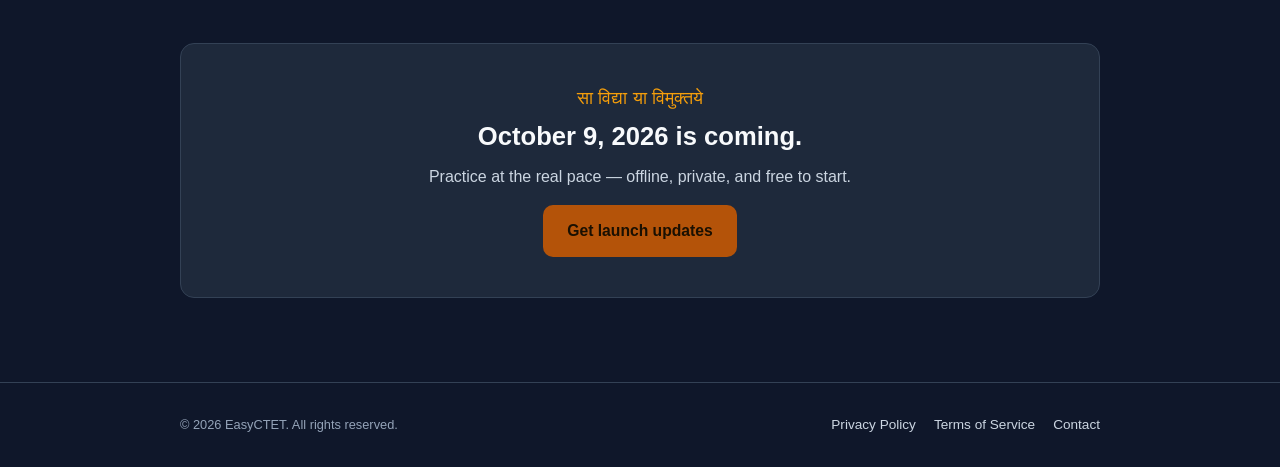
==== commit 309cdb73: "Add real app screenshots and free audio samples to the website - Hero now shows the app dashboard sc" ====
--- a/website/index.html
+++ b/website/index.html
@@ -57,6 +57,10 @@
       <a href="#whats-inside" class="btn btn-ghost">See what's inside</a>
     </div>
 
+    <div class="hero-mockup">
+      <img src="assets/screenshots/dashboard.png" alt="EasyCTET app dashboard showing the Primary School Educator Track with CDP, Maths, and EVS practice sets">
+    </div>
+
     <div class="hero-trust" aria-label="EasyCTET product commitments">
       <div class="hero-trust-item"><strong>Study offline</strong><span>After installation</span></div>
       <div class="hero-trust-item"><strong>Private by design</strong><span>No login, ads, or trackers</span></div>
@@ -147,6 +151,54 @@
         <h3>Voice Companion</h3>
         <p>Offline text-to-speech reads any guide aloud with synchronized highlighting and adjustable pace — no data used.</p>
       </div>
+    </div>
+
+    <div class="audio-samples">
+      <p class="audio-samples-intro">Free 2-minute samples — hear what an Audio Masterclass sounds like:</p>
+      <div class="audio-sample">
+        <div class="audio-sample-title"><span>Piaget's Four Stages of Cognitive Development</span><span class="audio-sample-tag">CDP</span></div>
+        <audio controls preload="none" src="assets/audio/piaget-four-stages-sample.m4a"></audio>
+      </div>
+      <div class="audio-sample">
+        <div class="audio-sample-title"><span>Errors &amp; Street-Smarts Build Math Intuition</span><span class="audio-sample-tag">Mathematics</span></div>
+        <audio controls preload="none" src="assets/audio/errors-street-smarts-math-sample.m4a"></audio>
+      </div>
+    </div>
+  </div>
+</section>
+
+<!-- SEE IT IN ACTION -->
+<section id="screenshots">
+  <div class="wrap">
+    <div class="section-head">
+      <span class="tag">See It In Action</span>
+      <h2>What studying with EasyCTET actually looks like</h2>
+    </div>
+    <div class="shot-grid">
+      <figure class="shot-card">
+        <img src="assets/screenshots/quiz-screen.png" alt="A CTET-style CDP question on Piaget's object permanence, with a 30-minute timer and question 1 of 30">
+        <figcaption>Timed practice, matched to real exam pacing. <span class="shot-note">Hindi (Language II) interface — coming soon.</span></figcaption>
+      </figure>
+      <figure class="shot-card">
+        <img src="assets/screenshots/solution-explanation.png" alt="Scorecard and review screen showing a question with the correct answer marked and a pedagogical explanation">
+        <figcaption>Every answer comes with the reasoning behind it, not just a mark.</figcaption>
+      </figure>
+      <figure class="shot-card">
+        <img src="assets/screenshots/voice-companion.png" alt="Study guide screen with an on-device audio companion, adjustable playback speed, and a Read Guide Aloud button">
+        <figcaption>Offline text-to-speech reads any guide aloud, at your own pace.</figcaption>
+      </figure>
+      <figure class="shot-card">
+        <img src="assets/screenshots/ai-study-prompts.png" alt="Study guide section showing ready-to-copy AI prompts for step-by-step problem solving">
+        <figcaption>Ready-to-copy AI prompts, built into every study guide.</figcaption>
+      </figure>
+      <figure class="shot-card">
+        <img src="assets/screenshots/masterclass-episodes.png" alt="Audio Masterclasses list showing downloadable episodes with runtime and file size">
+        <figcaption>13 downloadable audio masterclasses for offline commute revision.</figcaption>
+      </figure>
+      <figure class="shot-card">
+        <img src="assets/screenshots/scorecard-summary.png" alt="Scorecard summary screen showing a completed test result with correct, incorrect, and skipped counts">
+        <figcaption>A clear scorecard after every test, with full question-by-question review.</figcaption>
+      </figure>
     </div>
   </div>
 </section>
--- a/website/assets/style.css
+++ b/website/assets/style.css
@@ -114,6 +114,8 @@
 .sanskrit-translit{color:var(--ink-500);font-size:.82rem;font-style:italic;margin-bottom:22px;}
 .hero .sub{max-width:52ch;margin:0 auto 28px;font-size:1.02rem;}
 .hero-actions{margin-top:22px;}
+.hero-mockup{margin:32px auto 8px;max-width:260px;}
+.hero-mockup img{border-radius:22px;border:1px solid var(--navy-700);box-shadow:0 24px 60px -20px rgba(0,0,0,.55);}
 .countdown-note{font-size:.78rem;color:var(--ink-500);margin-top:-18px;}
 .hero-trust{display:grid;grid-template-columns:repeat(4,1fr);gap:10px;margin:30px auto 0;max-width:880px;text-align:left;}
 .hero-trust-item{display:flex;flex-direction:column;gap:3px;padding:12px 13px;background:rgba(30,41,59,.72);border:1px solid var(--navy-800);border-radius:var(--radius-sm);}
@@ -175,6 +177,22 @@
 .format-card{background:var(--navy-900);border:1px solid var(--navy-800);border-radius:var(--radius);padding:22px 18px;flex:1 1 260px;max-width:300px;}
 .format-card .icon{font-size:1.4rem;margin-bottom:10px;}
 @media (max-width:720px){.format-card{flex-basis:100%;max-width:none;}}
+
+.audio-samples{margin-top:24px;background:var(--navy-900);border:1px solid var(--navy-800);border-radius:var(--radius);padding:22px 24px;}
+.audio-samples-intro{margin:0 0 16px;color:var(--ink-0);font-weight:600;font-size:.92rem;}
+.audio-sample{margin-bottom:16px;}
+.audio-sample:last-child{margin-bottom:0;}
+.audio-sample-title{display:flex;align-items:center;justify-content:space-between;gap:10px;margin-bottom:8px;font-size:.88rem;color:var(--ink-300);flex-wrap:wrap;}
+.audio-sample-tag{flex-shrink:0;font-size:.7rem;color:var(--amber-light);border:1px solid rgba(203,108,31,.35);background:rgba(203,108,31,.1);padding:2px 9px;border-radius:999px;}
+.audio-sample audio{width:100%;}
+
+/* Screenshot gallery */
+.shot-grid{display:flex;flex-wrap:wrap;justify-content:center;gap:20px;}
+.shot-card{margin:0;flex:1 1 240px;max-width:270px;background:var(--navy-900);border:1px solid var(--navy-800);border-radius:var(--radius);padding:14px 14px 18px;}
+.shot-card img{border-radius:12px;border:1px solid var(--navy-800);margin-bottom:12px;}
+.shot-card figcaption{font-size:.85rem;color:var(--ink-300);}
+.shot-note{display:block;margin-top:6px;font-size:.72rem;color:var(--amber-light);}
+@media (max-width:720px){.shot-card{flex-basis:100%;max-width:340px;}}
 
 /* Pricing */
 .pricing-grid{display:grid;grid-template-columns:1fr 1fr;gap:16px;margin-bottom:24px;}
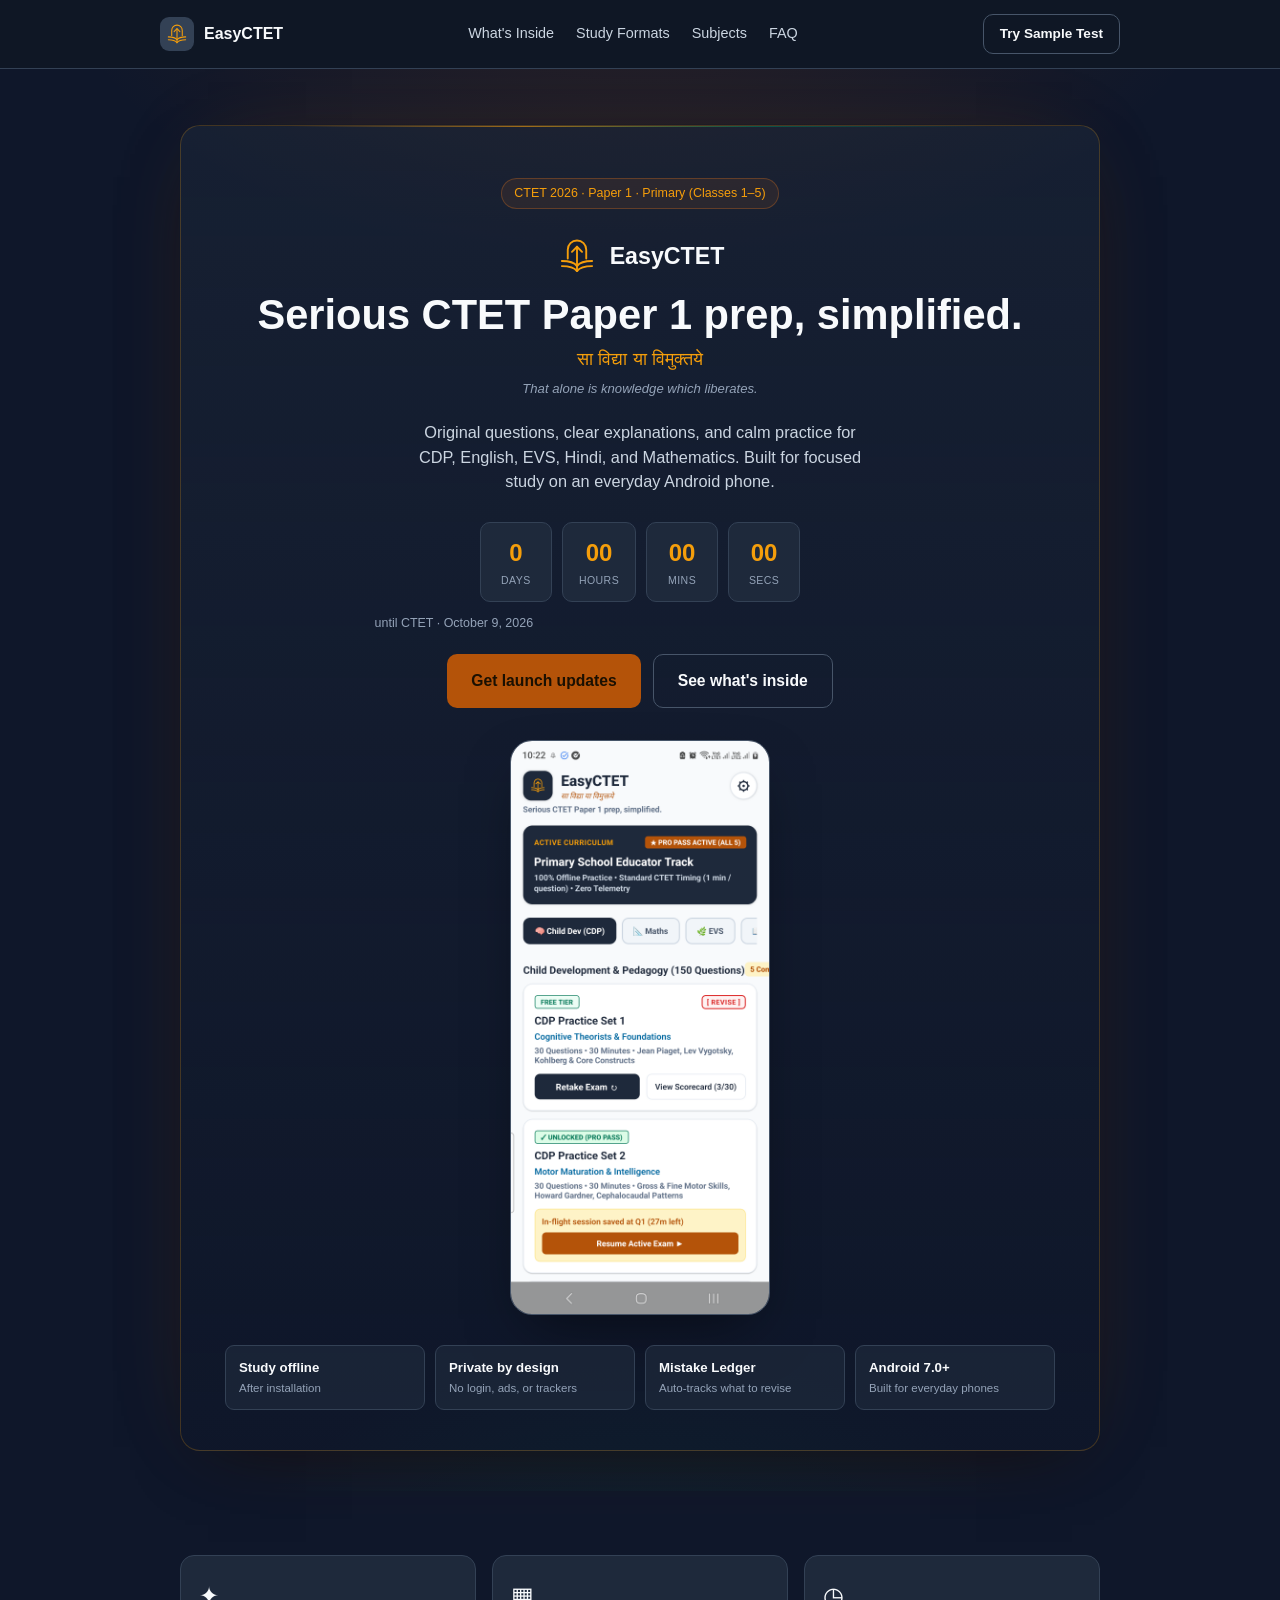
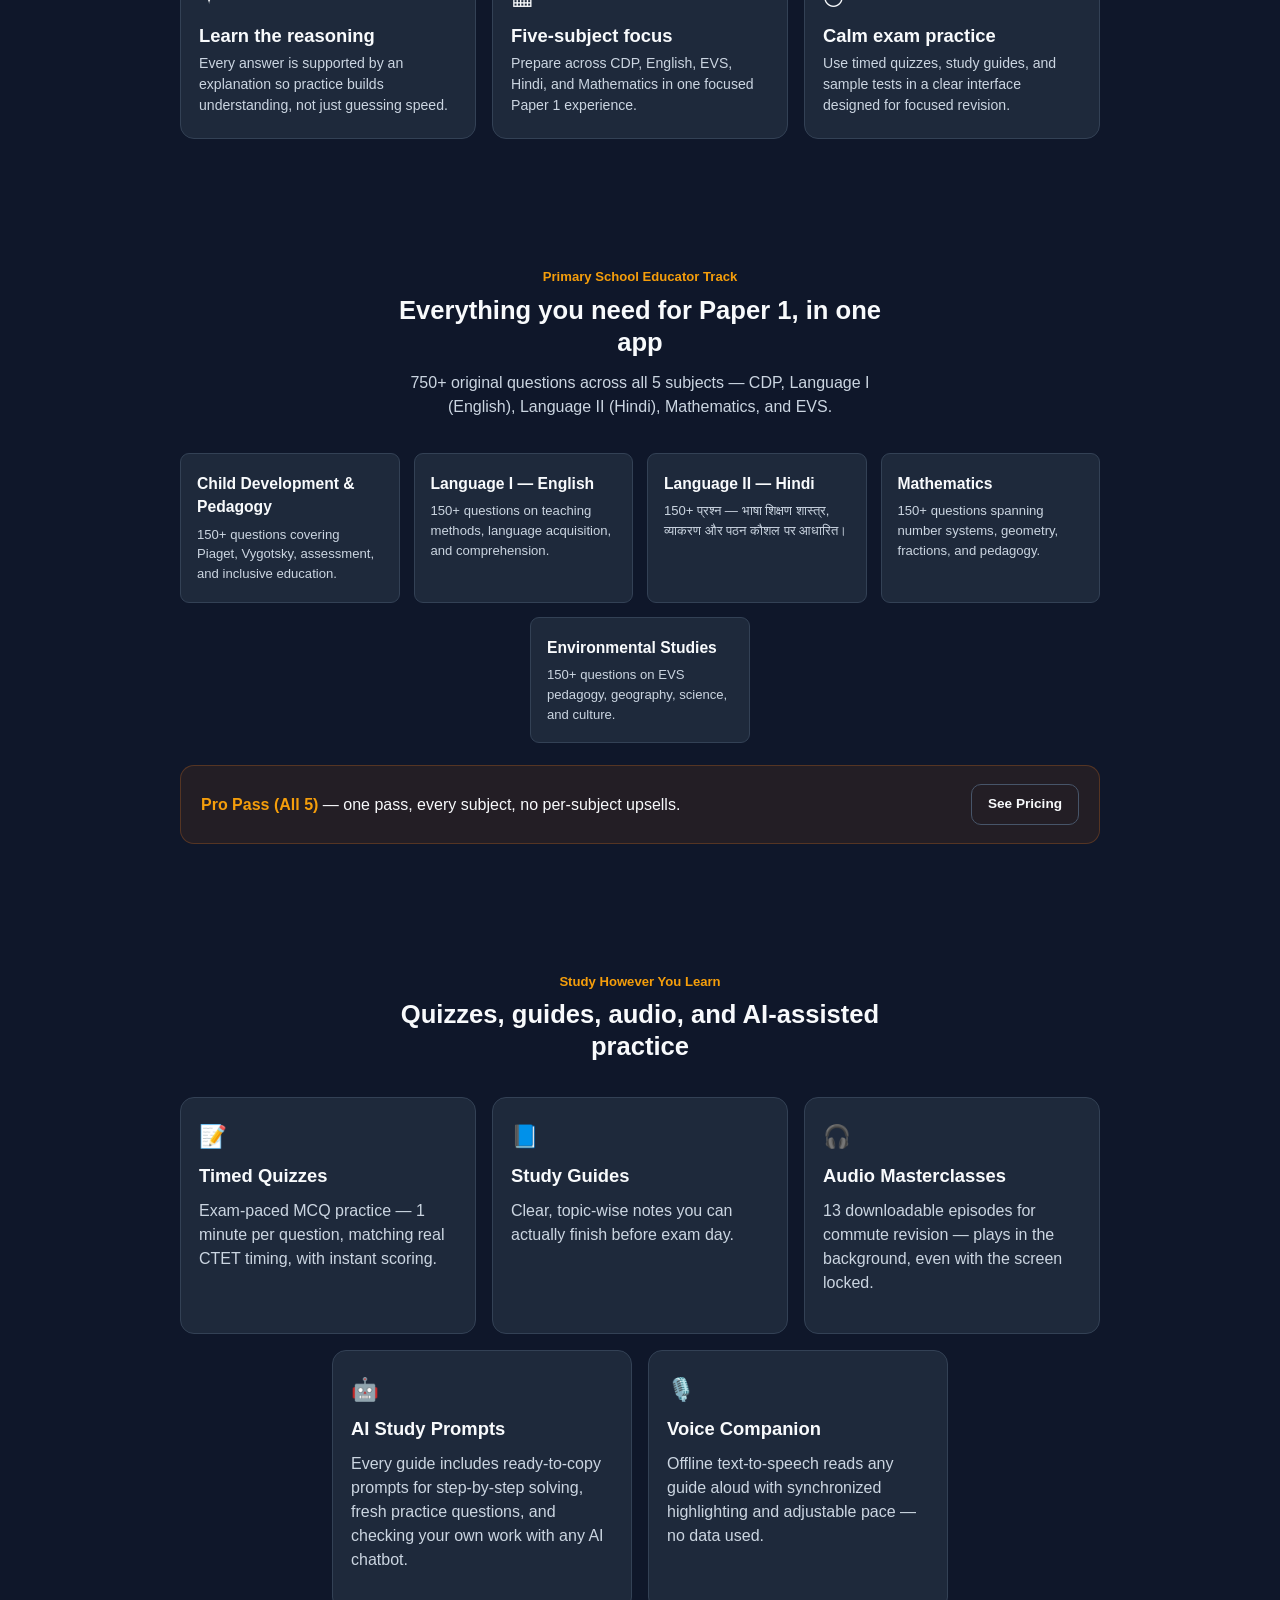
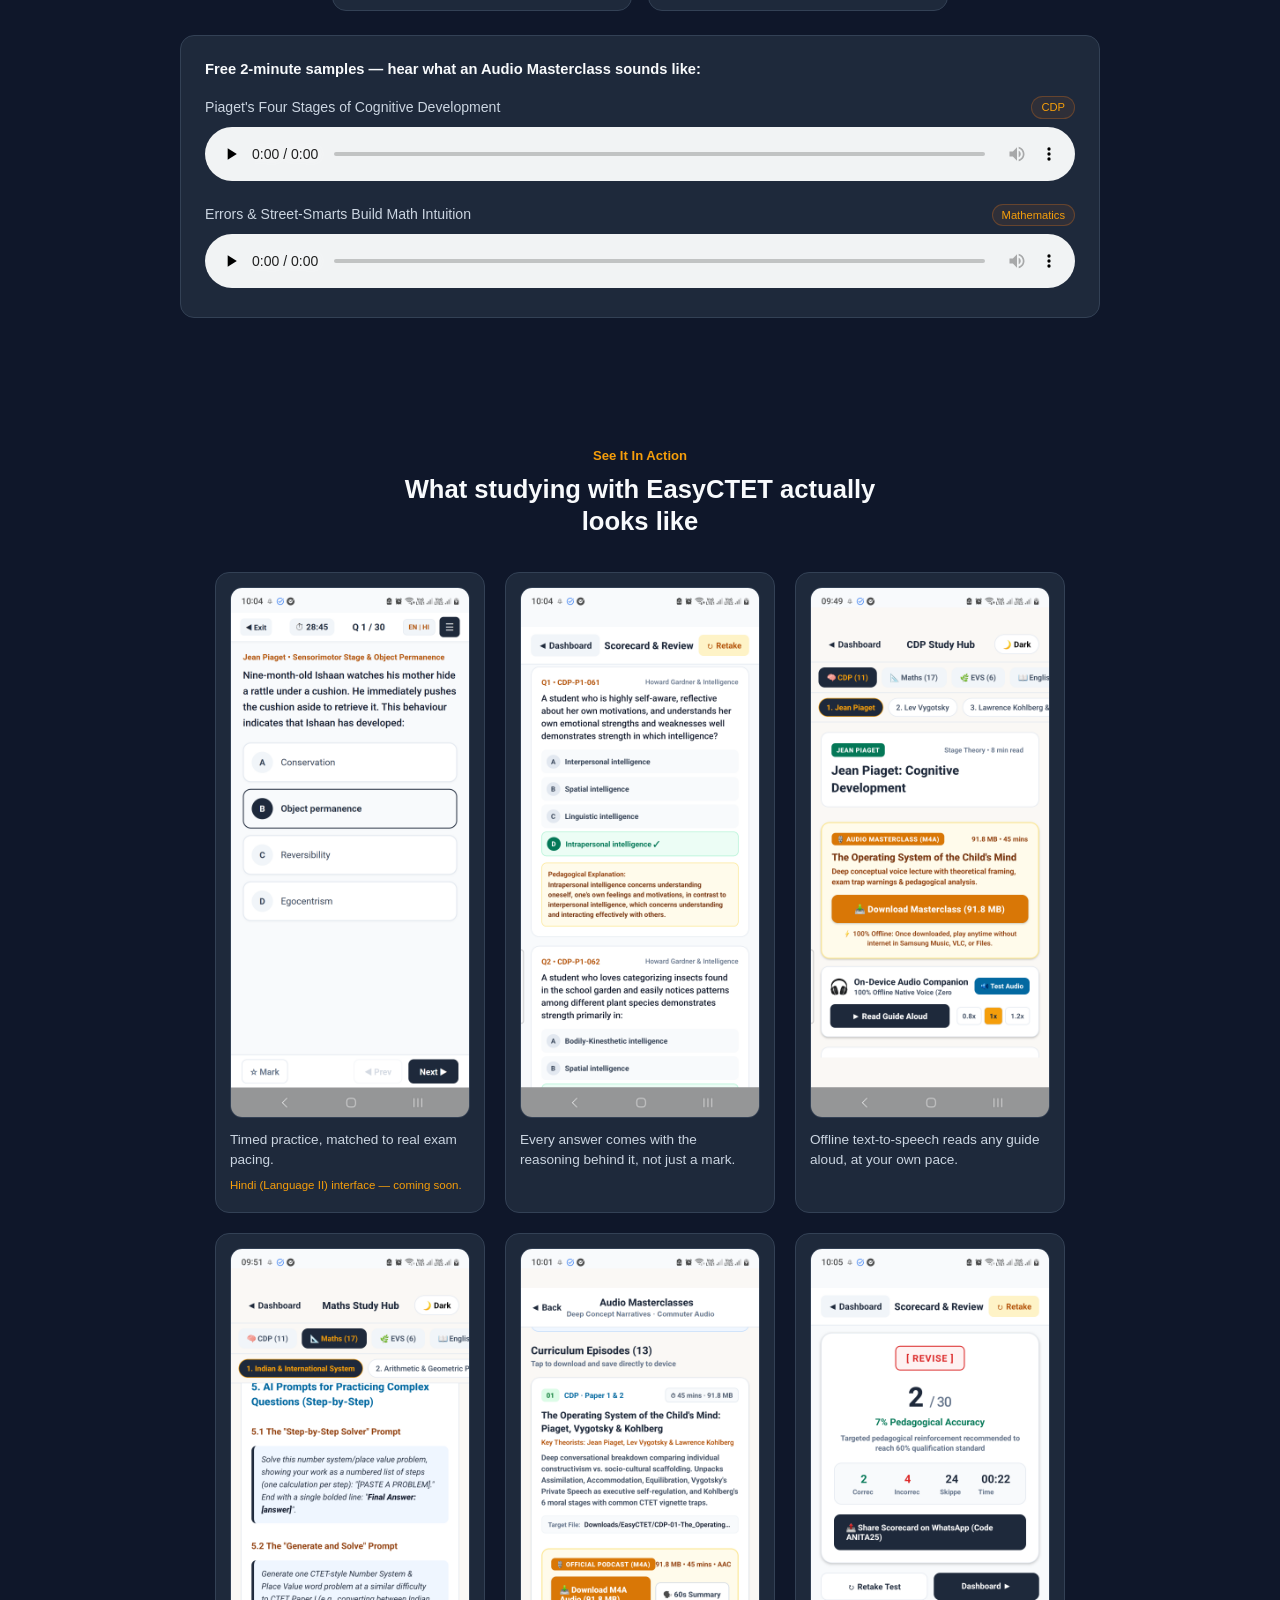
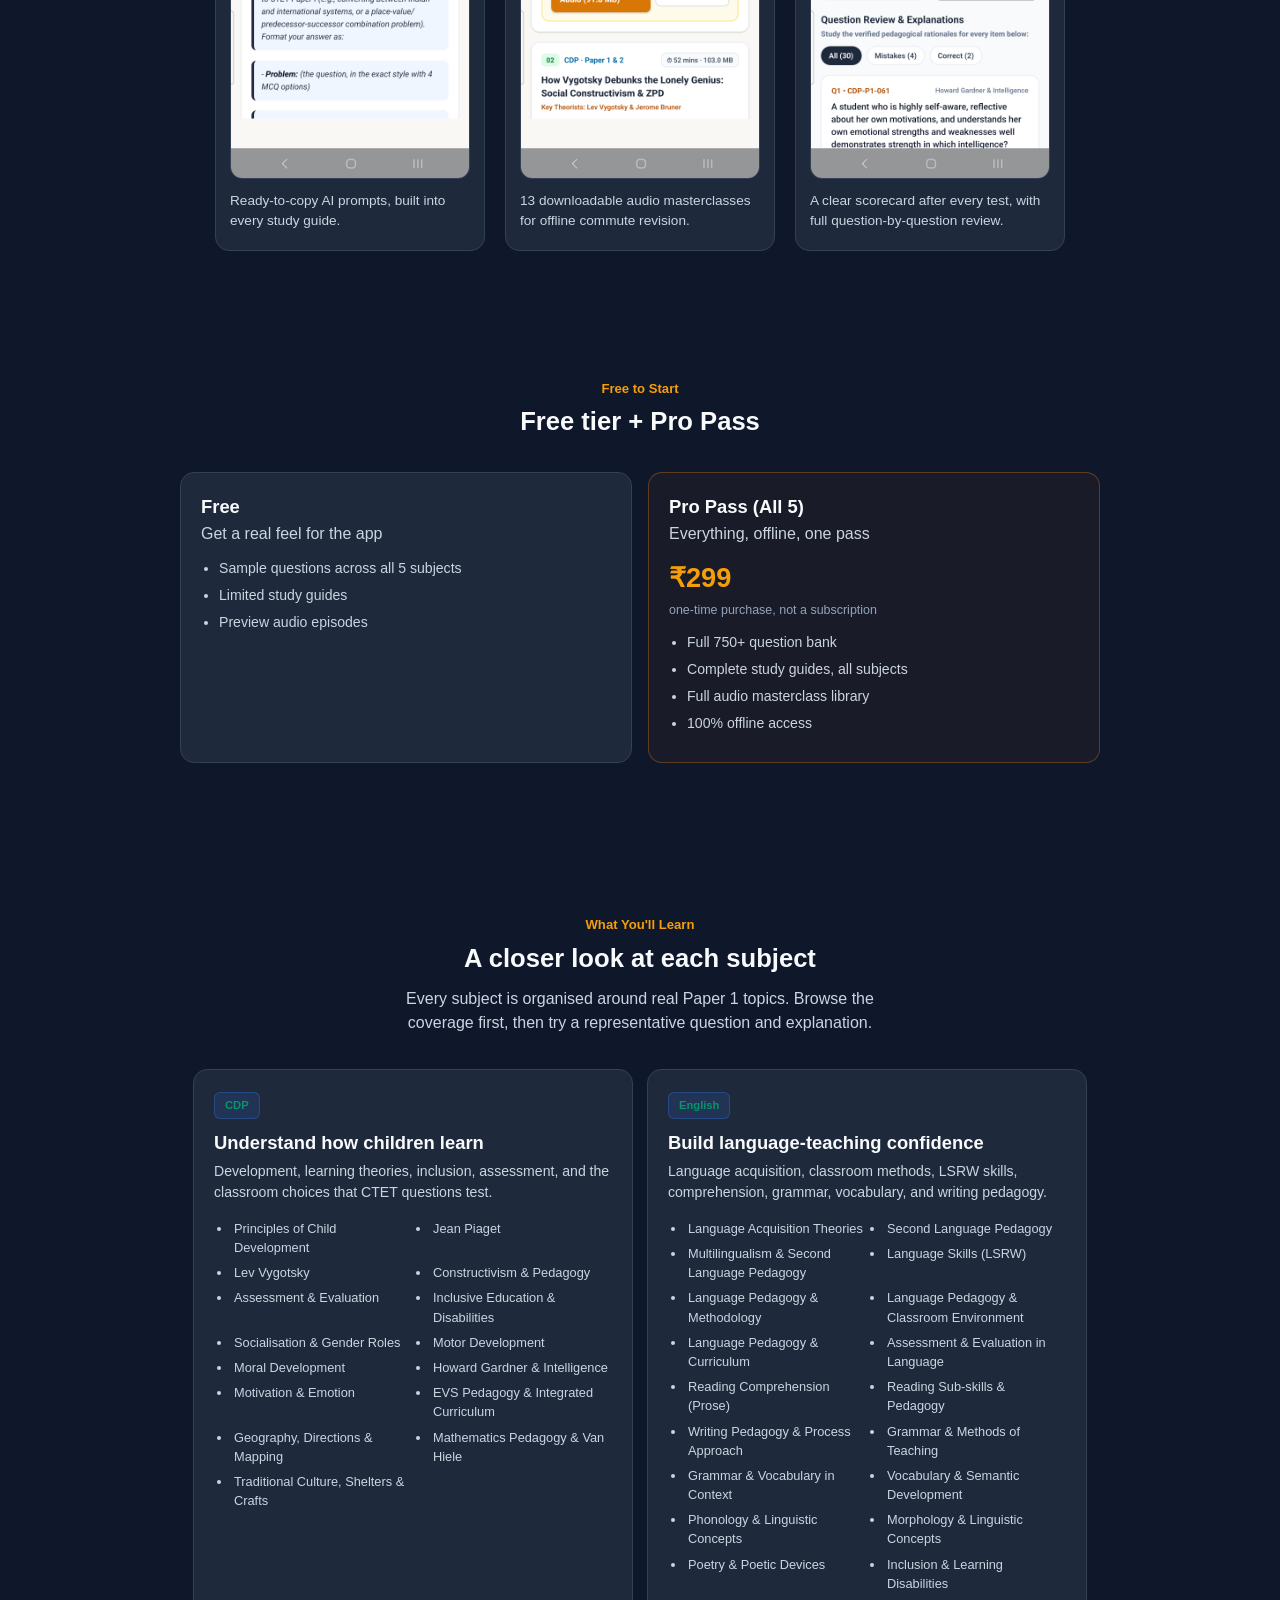
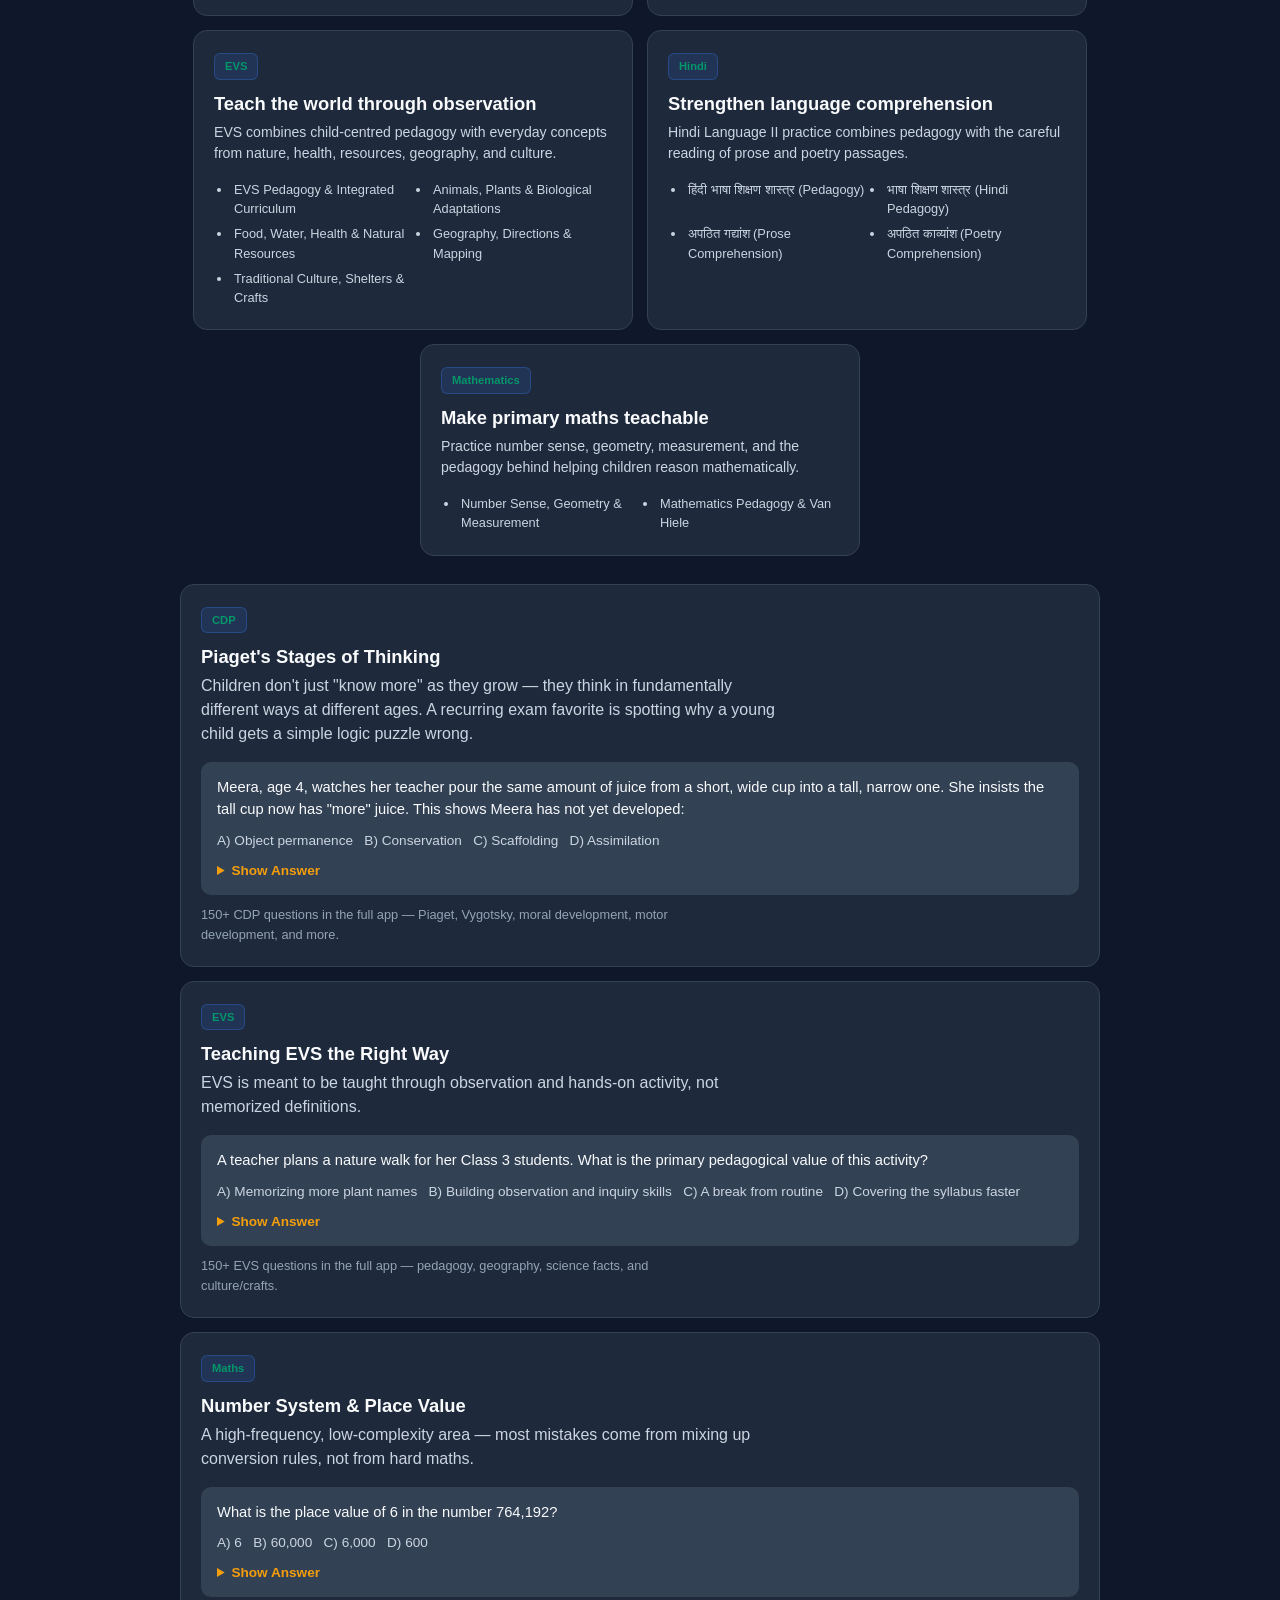
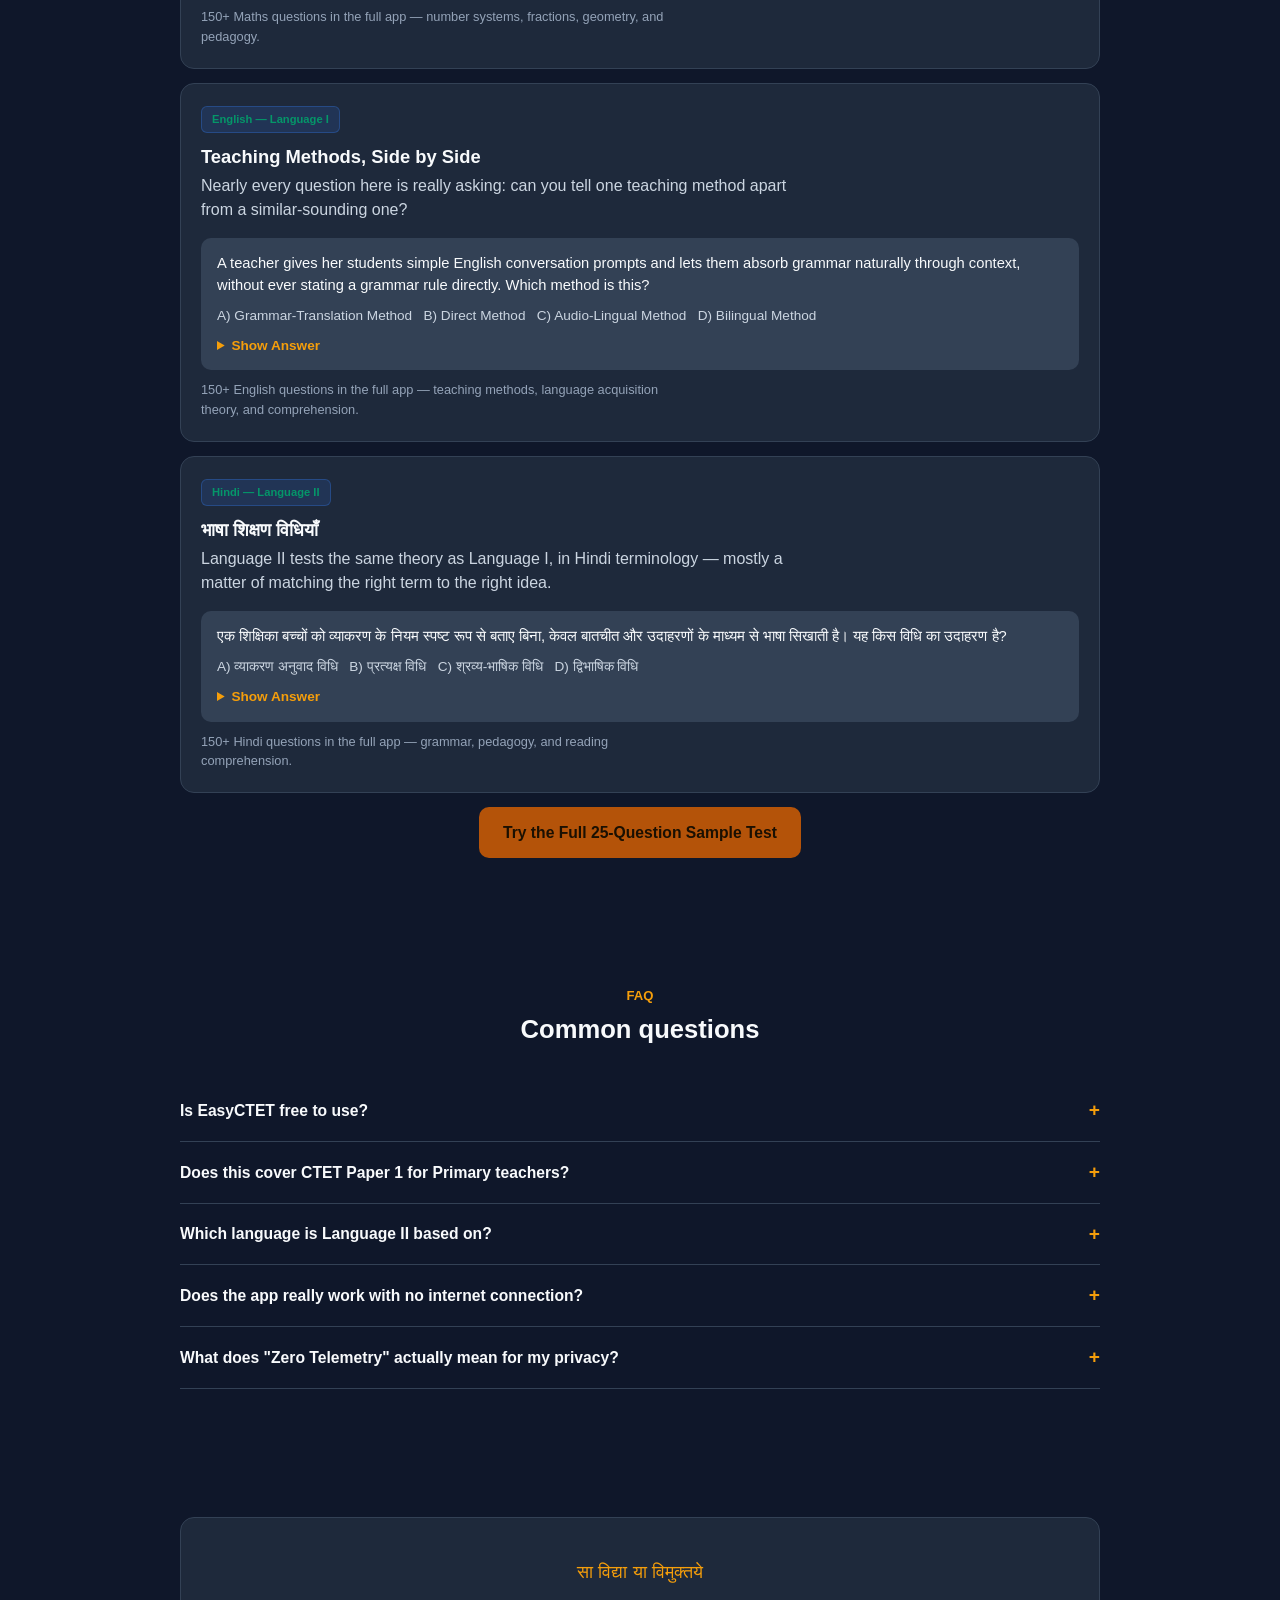
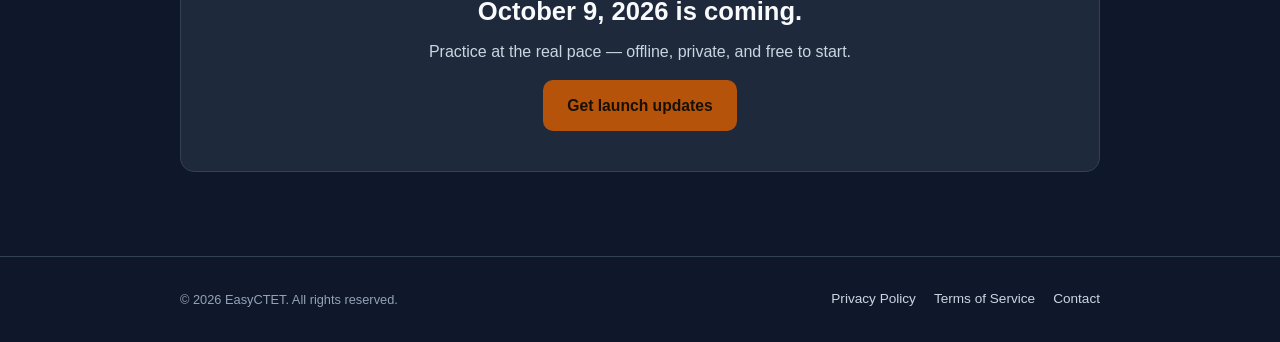
==== commit d8ac55a6: "Update domain to easyctet.com and switch Pro Pass to flat ₹299 pricing Domain: easyctet.in -> easyct" ====
--- a/website/index.html
+++ b/website/index.html
@@ -53,7 +53,7 @@
     <p class="countdown-note">until CTET · October 9, 2026</p>
 
     <div class="btn-row hero-actions">
-      <a href="mailto:support@easyctet.in?subject=EasyCTET%20launch%20updates" class="btn btn-primary">Get launch updates</a>
+      <a href="mailto:support@easyctet.com?subject=EasyCTET%20launch%20updates" class="btn btn-primary">Get launch updates</a>
       <a href="#whats-inside" class="btn btn-ghost">See what's inside</a>
     </div>
 
@@ -223,8 +223,8 @@
       <div class="price-card pro">
         <h3>Pro Pass (All 5)</h3>
         <p class="card-subtitle">Everything, offline, one pass</p>
-        <div class="price-row"><span class="price-old">₹999</span><span class="price-new">₹749</span></div>
-        <p class="price-code">with code <strong>WEB25</strong> at checkout</p>
+        <div class="price-row"><span class="price-new">₹299</span></div>
+        <p class="price-code">one-time purchase, not a subscription</p>
         <ul>
           <li>Full 750+ question bank</li>
           <li>Complete study guides, all subjects</li>
@@ -232,11 +232,6 @@
           <li>100% offline access</li>
         </ul>
       </div>
-    </div>
-
-    <div class="promo-box">
-      <p>Preparing together, or supporting a teacher in your family?</p>
-      <div class="small">Each person applies code <strong>WEB25</strong> on their own device to unlock the full Pro Pass — ₹749 instead of ₹999, a one-time purchase (not a subscription). All 5 subjects, 750+ questions, 13 audio masterclasses, 100% offline. <em>(Offer subject to change — check the app for the current price.)</em></div>
     </div>
   </div>
 </section>
@@ -451,7 +446,7 @@
       <h2>October 9, 2026 is coming.</h2>
       <p class="center">Practice at the real pace — offline, private, and free to start.</p>
       <div class="btn-row center cta-actions">
-        <a href="mailto:support@easyctet.in?subject=EasyCTET%20launch%20updates" class="btn btn-primary">Get launch updates</a>
+        <a href="mailto:support@easyctet.com?subject=EasyCTET%20launch%20updates" class="btn btn-primary">Get launch updates</a>
       </div>
     </div>
   </div>
@@ -463,7 +458,7 @@
     <div class="footer-links">
       <a href="privacy-policy.html">Privacy Policy</a>
       <a href="terms-of-service.html">Terms of Service</a>
-      <a href="mailto:support@easyctet.in">Contact</a>
+      <a href="mailto:support@easyctet.com">Contact</a>
     </div>
   </div>
 </footer>
--- a/website/assets/style.css
+++ b/website/assets/style.css
@@ -201,17 +201,10 @@
 .price-card h3{margin-bottom:4px;}
 .card-subtitle{margin-bottom:0;}
 .price-row{display:flex;align-items:baseline;gap:10px;margin:12px 0 2px;}
-.price-old{color:var(--ink-500);text-decoration:line-through;font-size:1rem;}
 .price-new{color:var(--amber-light);font-size:1.7rem;font-weight:800;font-family:"Outfit","Inter",sans-serif;}
 .price-code{margin:0;font-size:.78rem;color:var(--ink-500);}
 .price-card ul{margin:12px 0 0;padding-left:18px;color:var(--ink-300);font-size:.88rem;}
 .price-card li{margin-bottom:6px;}
-.promo-box{
-  background:var(--navy-900);border:1px dashed var(--navy-700);border-radius:var(--radius);
-  padding:20px;text-align:center;margin-bottom:16px;
-}
-.promo-box p{margin:0 0 4px;color:var(--ink-0);font-weight:600;}
-.promo-box .small{color:var(--ink-500);font-size:.78rem;font-weight:400;margin-top:6px;}
 @media (max-width:720px){.pricing-grid{grid-template-columns:1fr;}}
 
 /* Subject topic briefs */
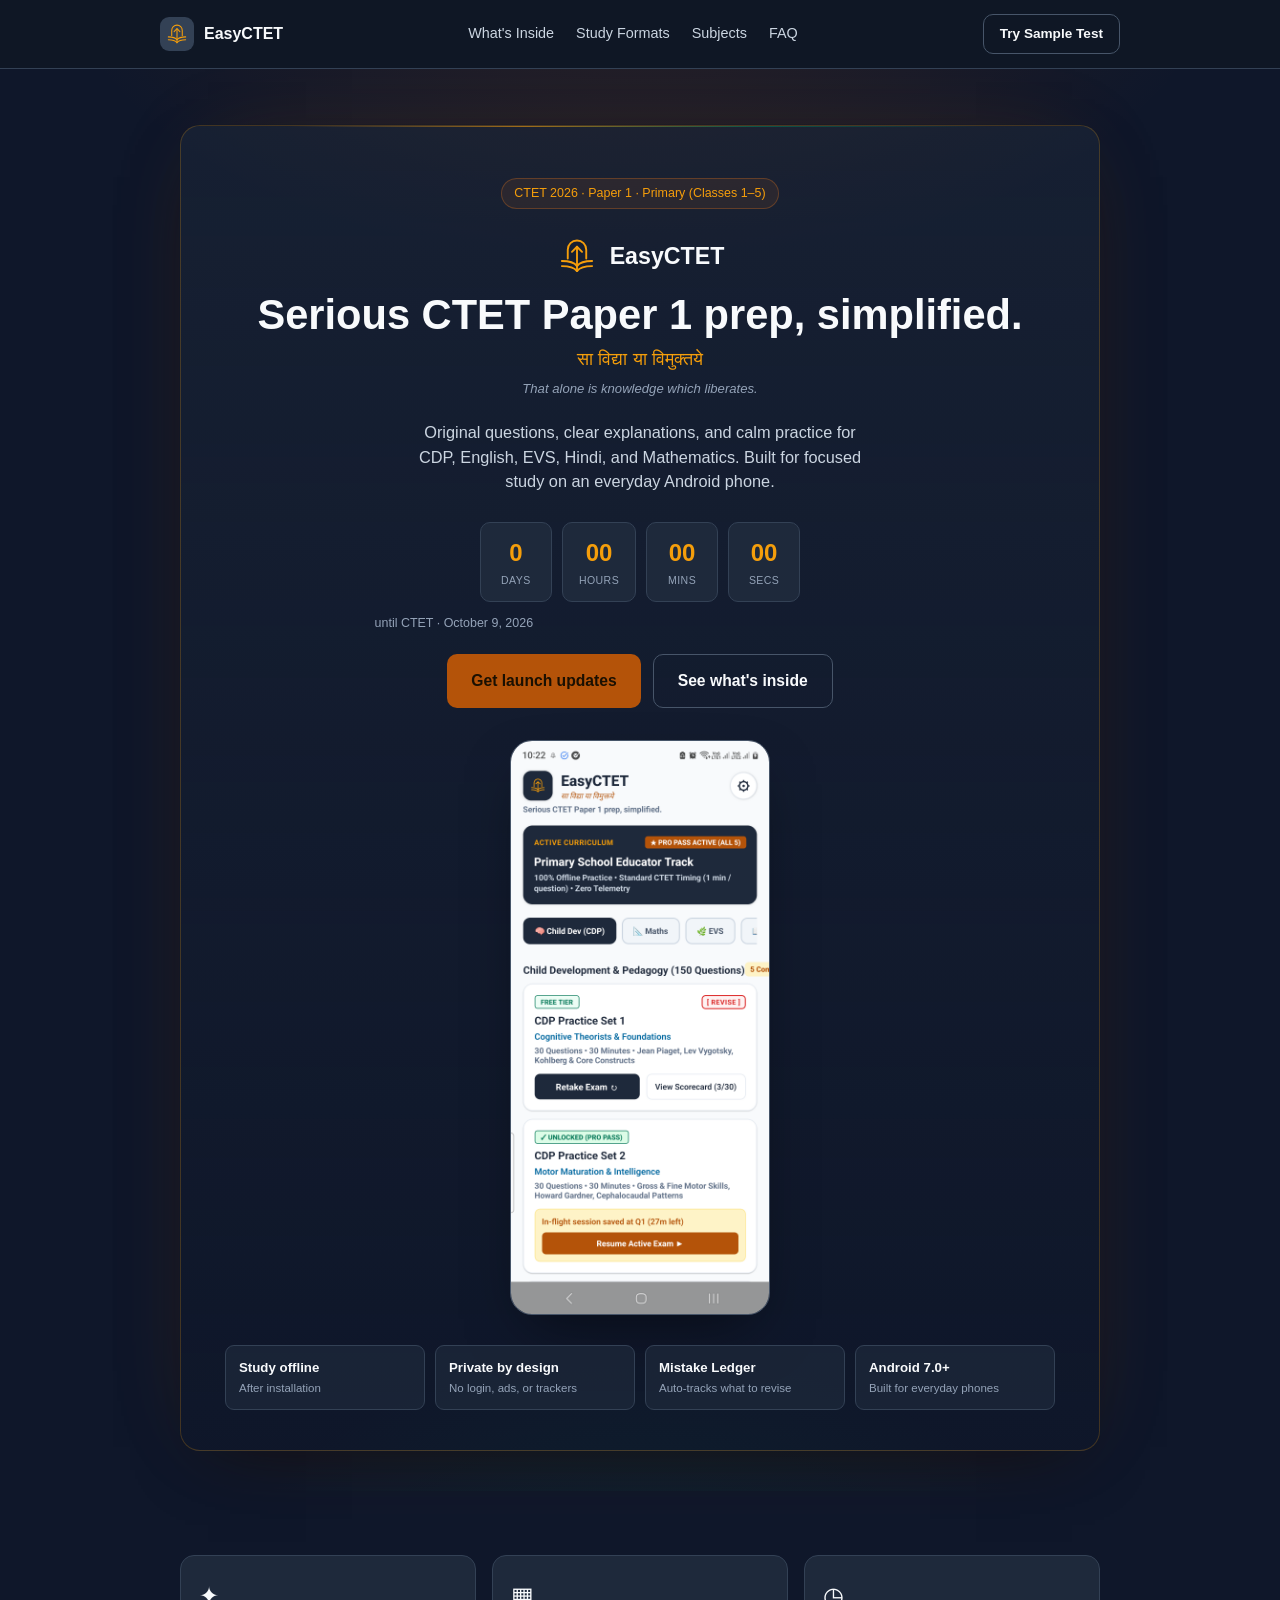
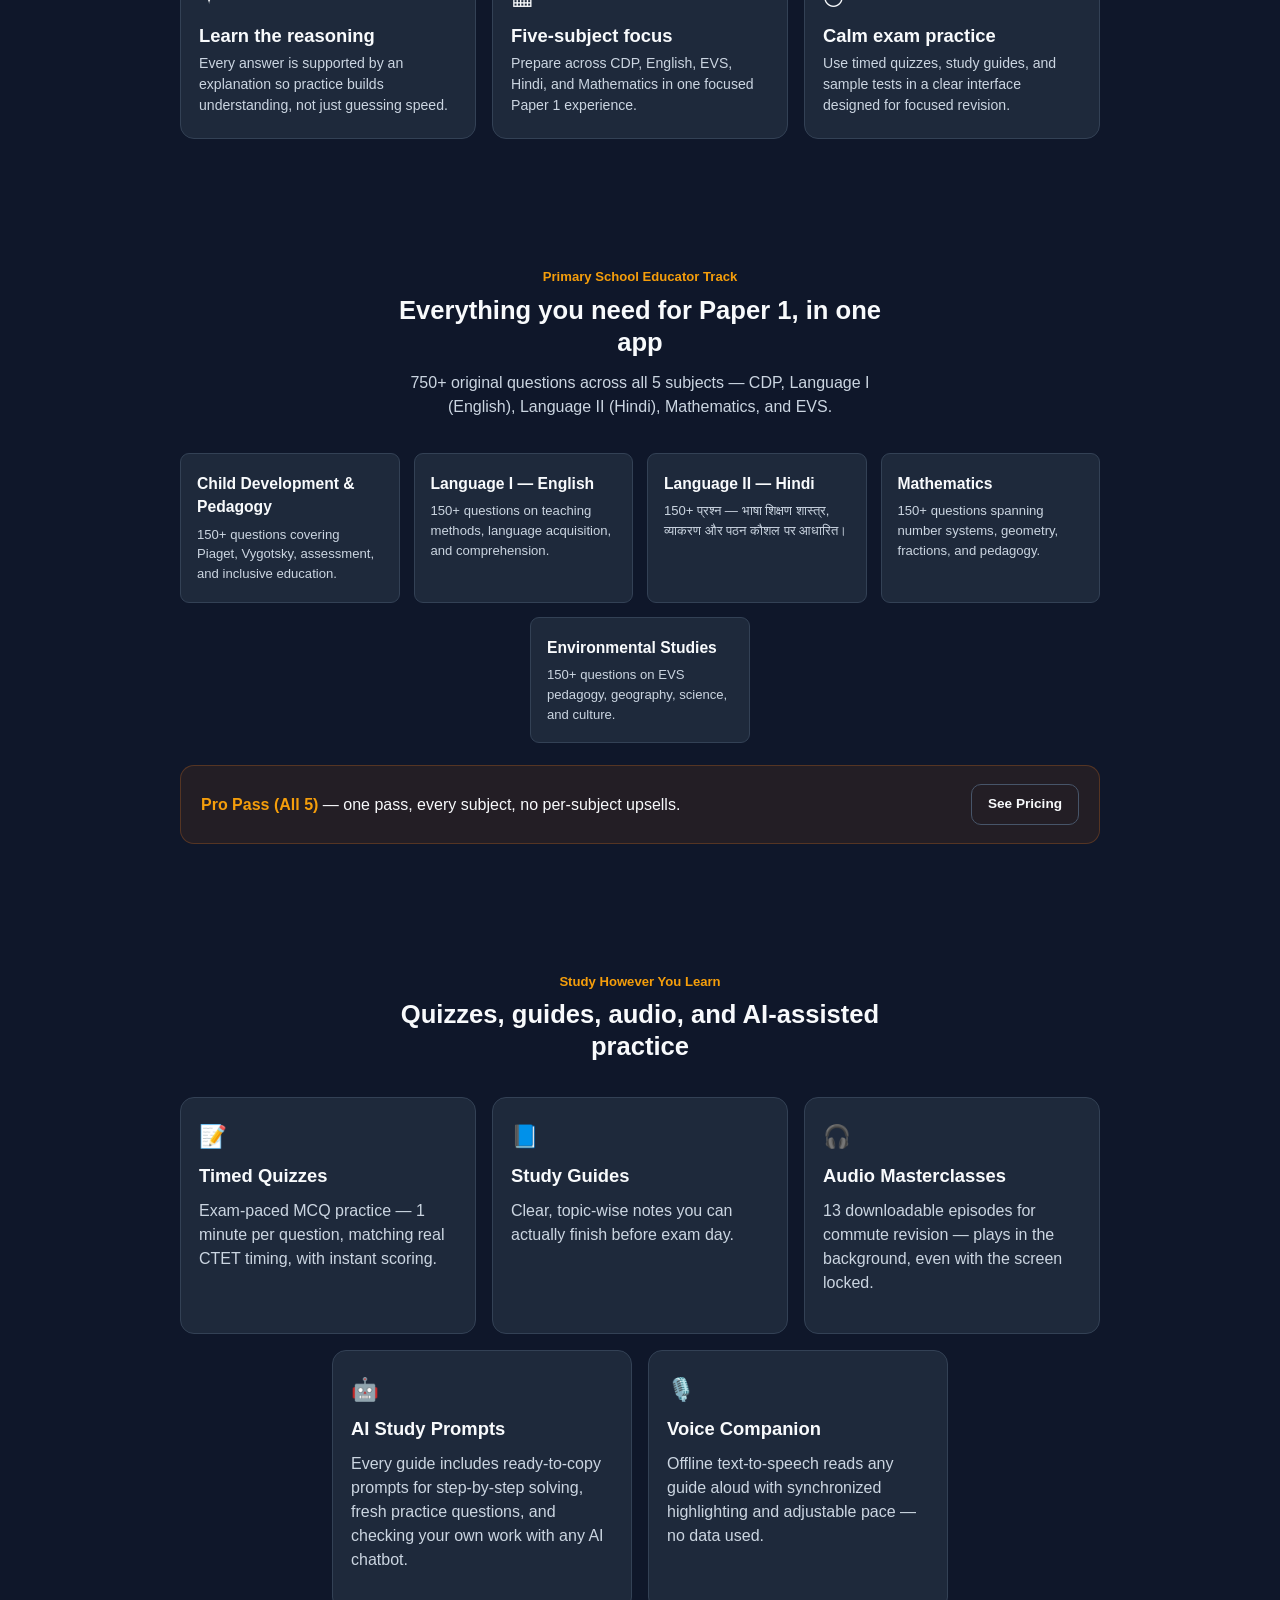
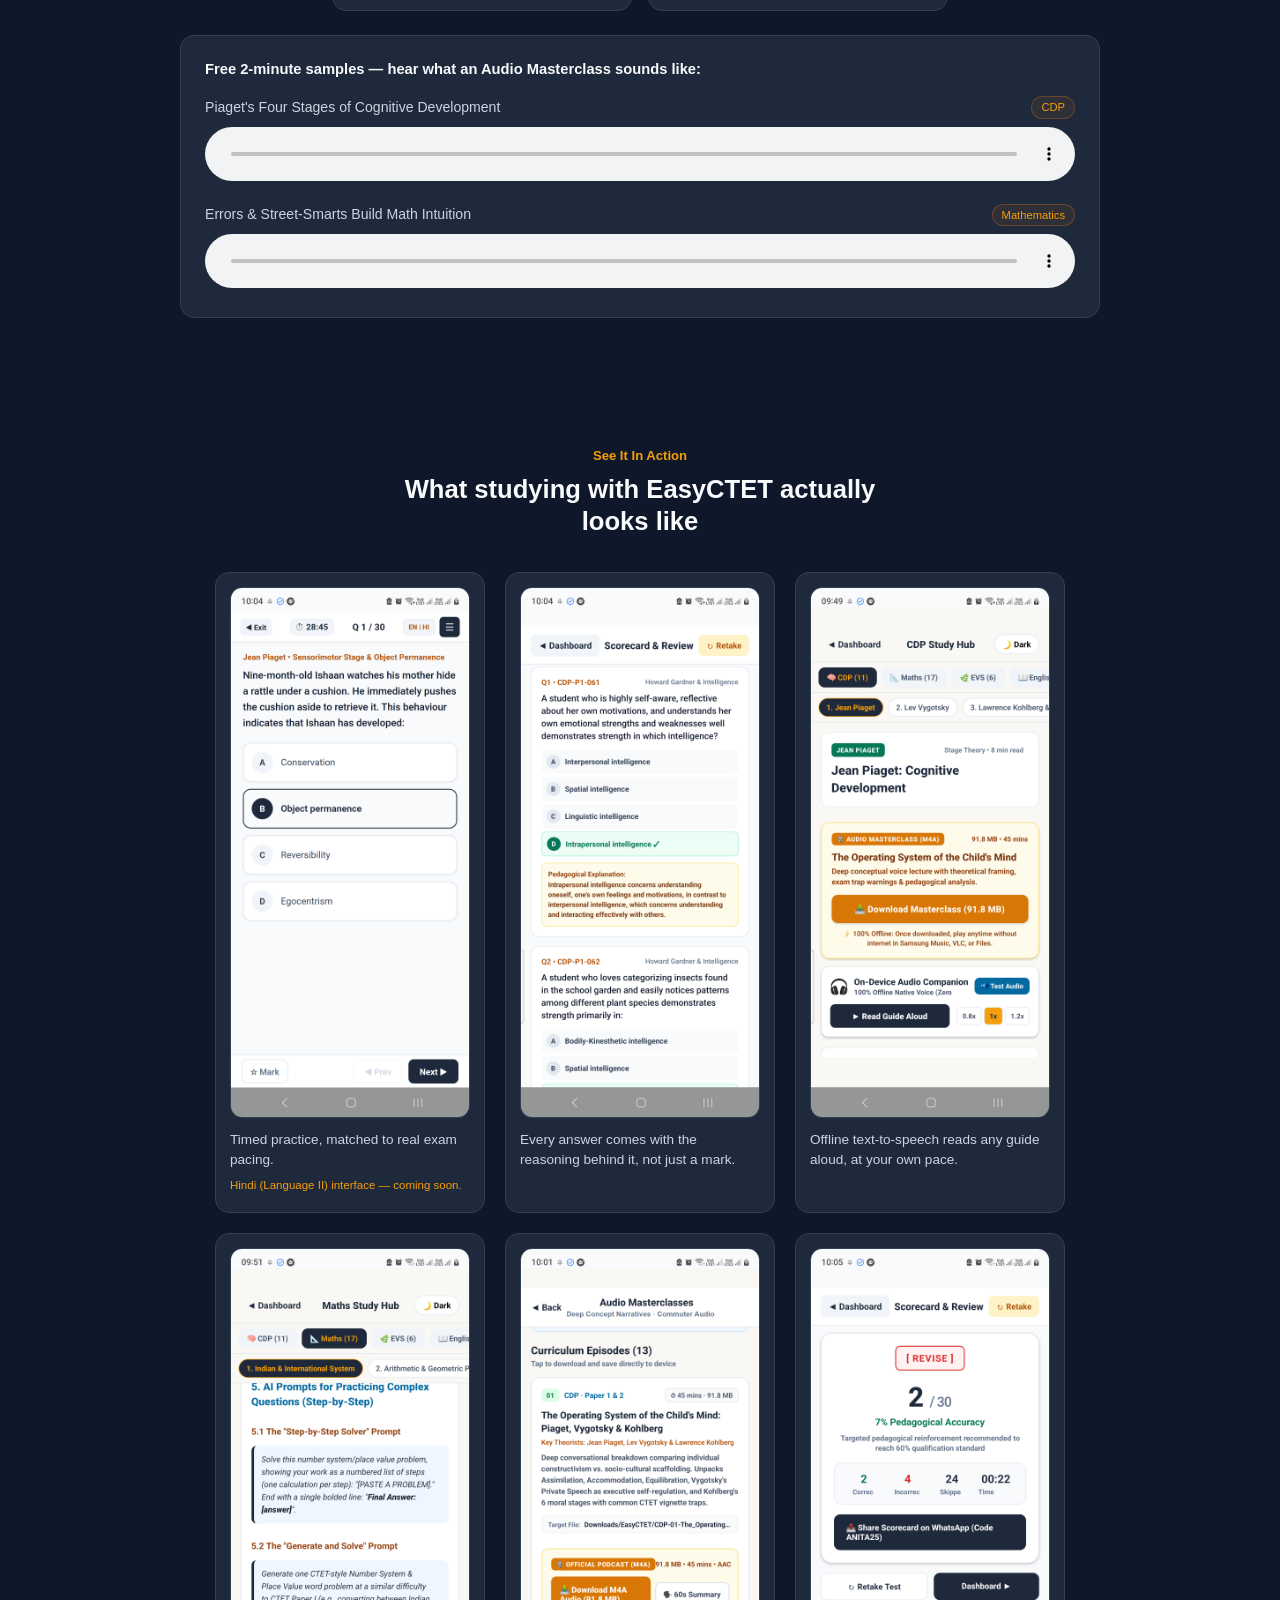
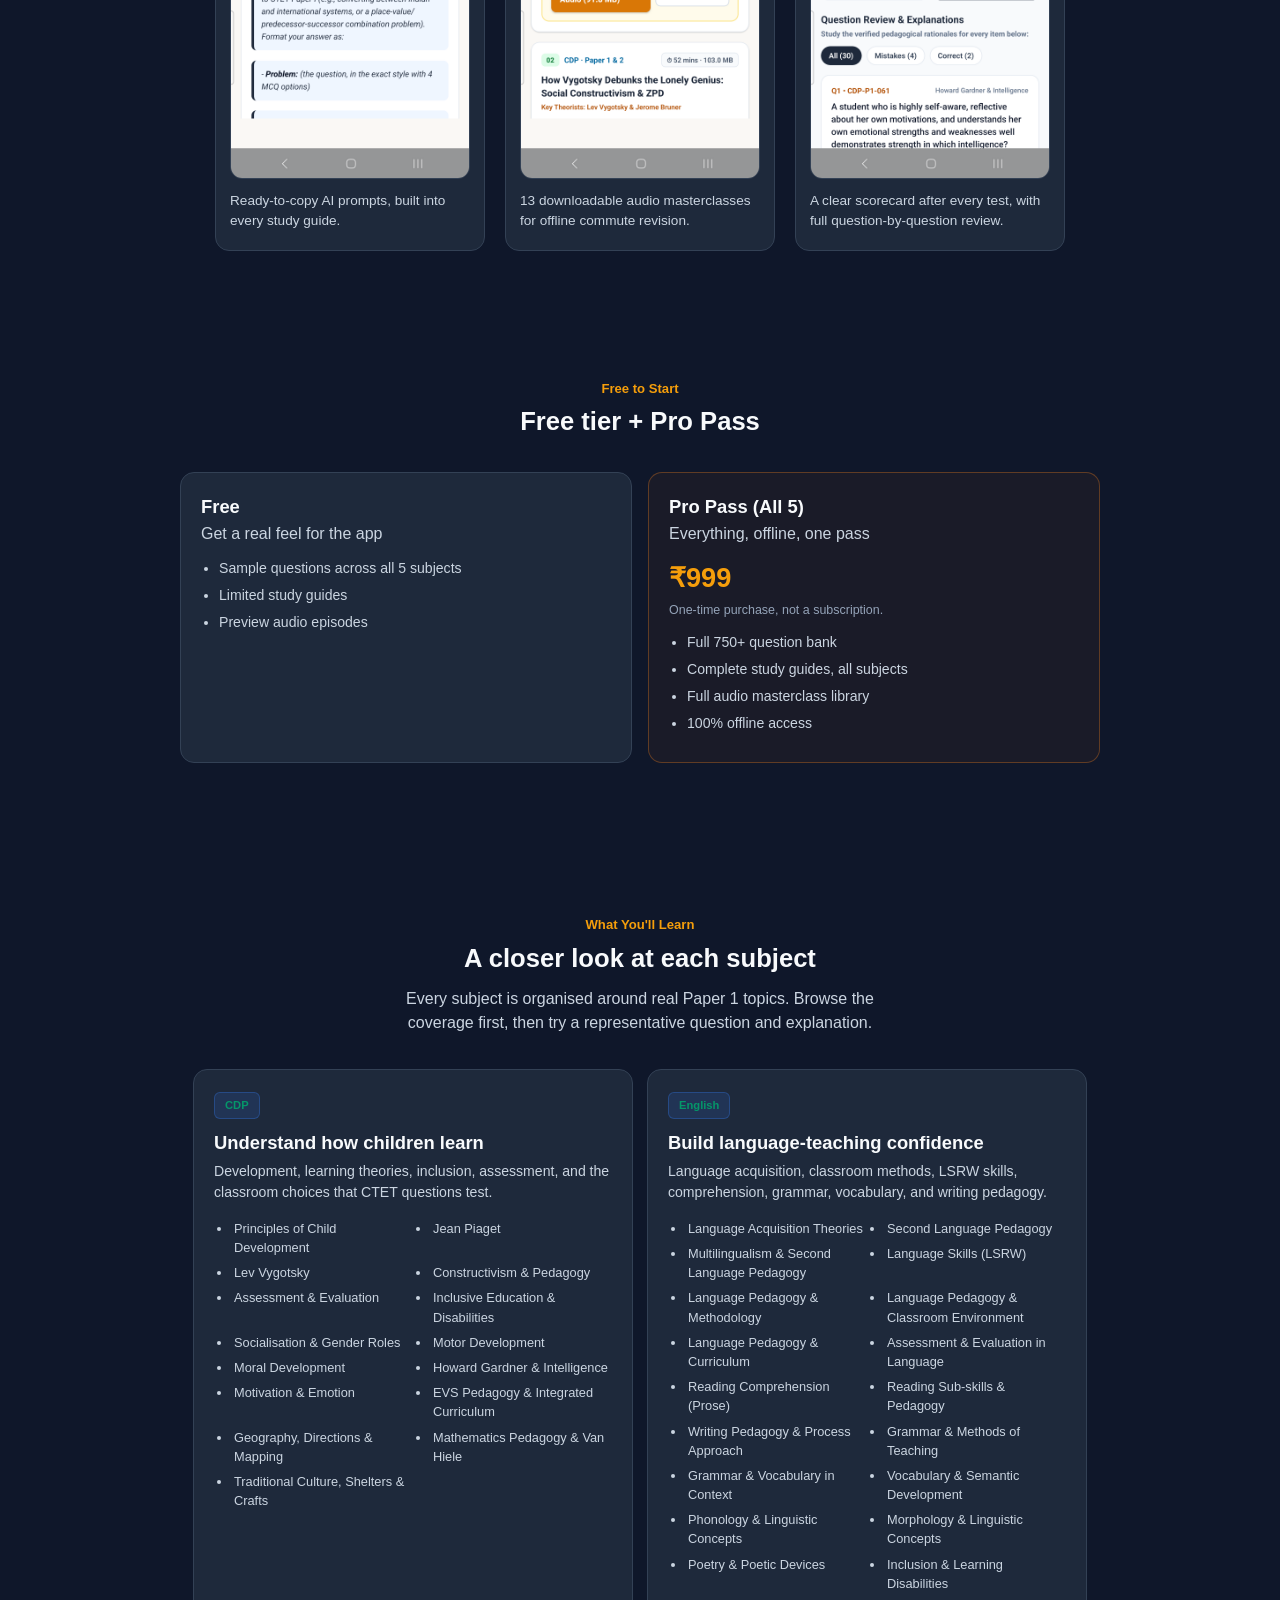
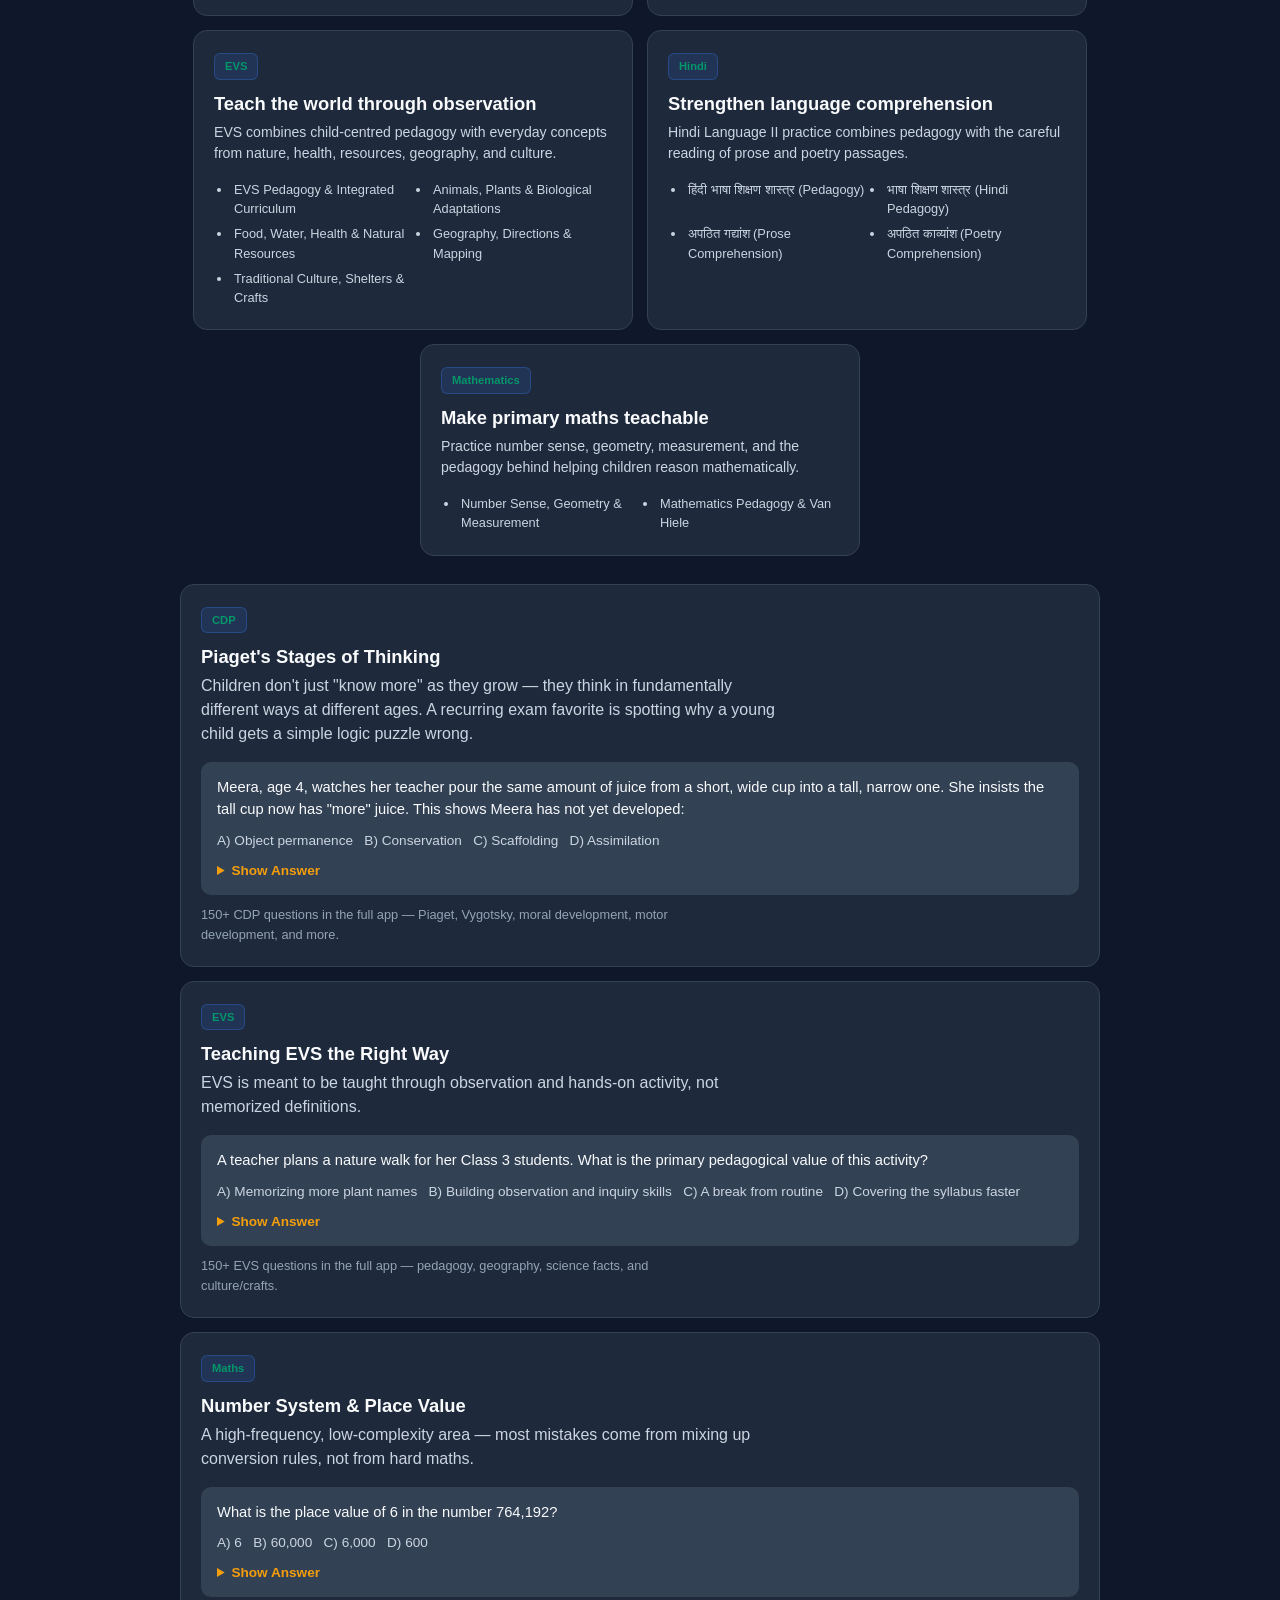
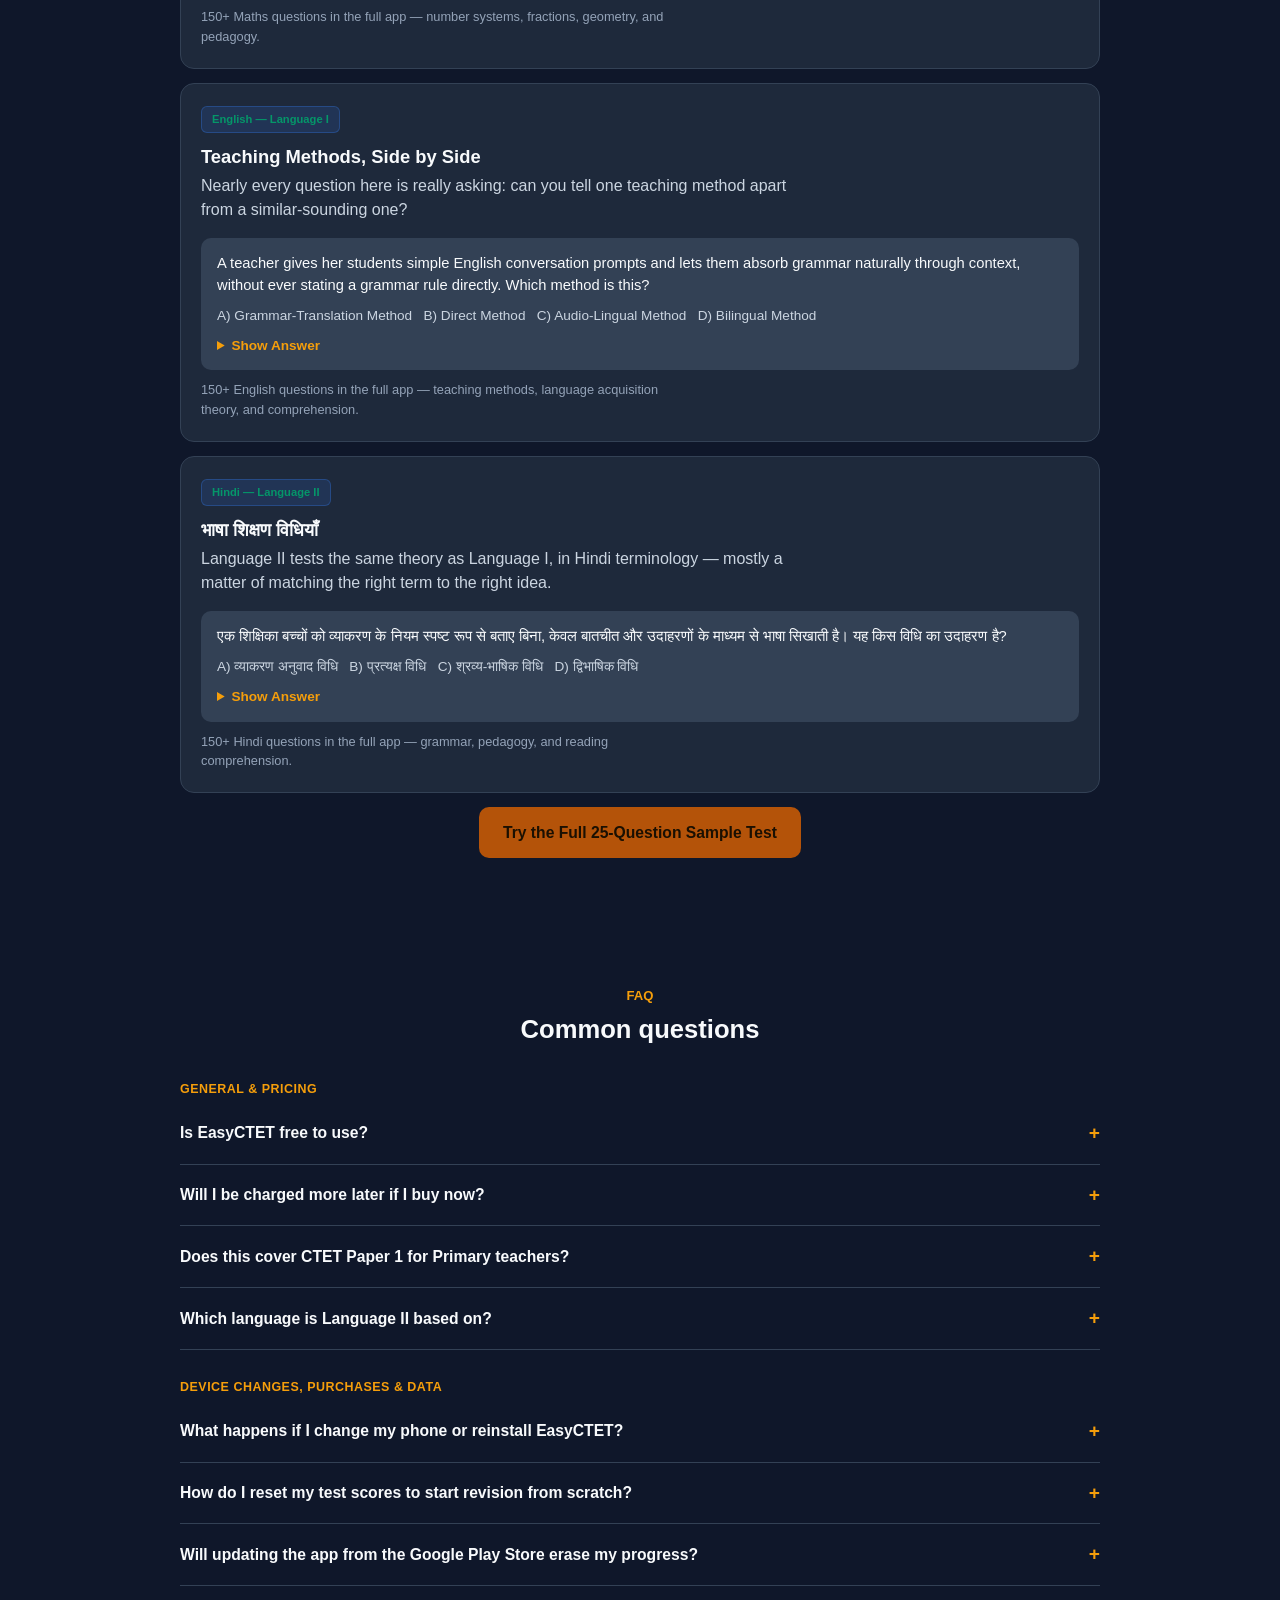
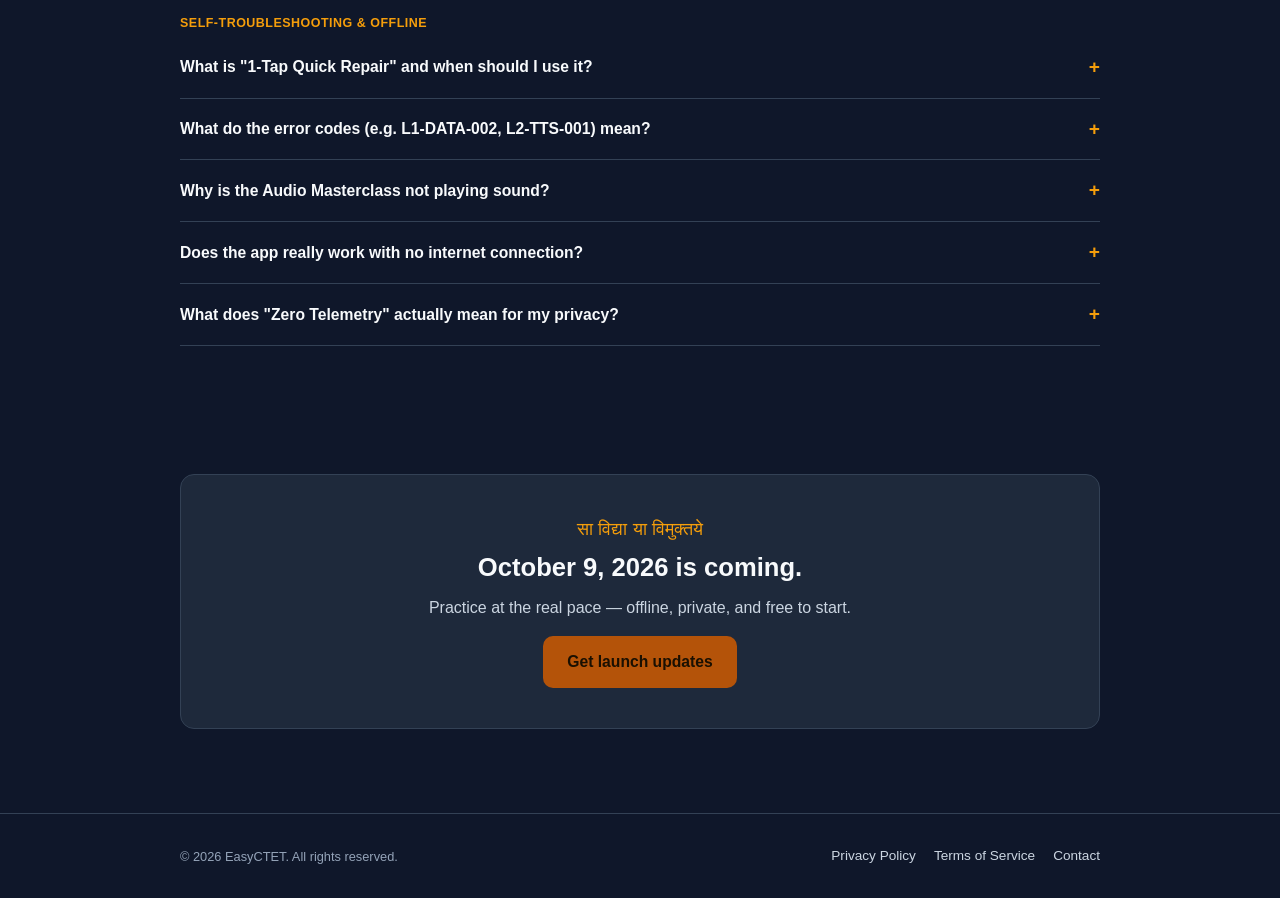
==== commit c6d7ed30: "Expand FAQ with O&M topics and drive pricing from a single JSON config Adds device-change, self-repa" ====
--- a/website/index.html
+++ b/website/index.html
@@ -223,8 +223,8 @@
       <div class="price-card pro">
         <h3>Pro Pass (All 5)</h3>
         <p class="card-subtitle">Everything, offline, one pass</p>
-        <div class="price-row"><span class="price-new">₹299</span></div>
-        <p class="price-code">one-time purchase, not a subscription</p>
+        <div class="price-row"><span class="price-new" data-pricing-amount>₹299</span></div>
+        <p class="price-code" data-pricing-note>Early-bird price — through Oct 10, 2026. One-time purchase, not a subscription.</p>
         <ul>
           <li>Full 750+ question bank</li>
           <li>Complete study guides, all subjects</li>
@@ -415,9 +415,14 @@
       <h2>Common questions</h2>
     </div>
 
+    <p class="faq-category">General &amp; Pricing</p>
     <div class="faq-item">
       <div class="faq-q"><span>Is EasyCTET free to use?</span><span class="plus">+</span></div>
-      <div class="faq-a">Yes. The free tier includes sample questions across all 5 subjects, limited study guides, and preview audio episodes. Pro Pass unlocks the full 750+ question bank and complete content library.</div>
+      <div class="faq-a" data-faq-pricing>Yes. You can practice sample questions across all 5 subjects, read introductory study guides, and preview audio masterclasses for free without registering an account. For a limited time — until <strong>October 10, 2026</strong> — the full Pro Pass (all 5 Paper 1 subjects, 750+ questions, complete audio library, unlimited mock exams) is a one-time purchase of <strong>₹299</strong>. From October 11, 2026, the price moves to <strong>₹999</strong>. There are no recurring subscriptions.</div>
+    </div>
+    <div class="faq-item">
+      <div class="faq-q"><span>Will I be charged more later if I buy now?</span><span class="plus">+</span></div>
+      <div class="faq-a">No. Whatever price is active in Google Play at the moment you purchase is locked in for life on your account. If you buy during a launch or early-bird offer, you keep that price forever — no top-up, no re-purchase, ever, even after the standard price rises.</div>
     </div>
     <div class="faq-item">
       <div class="faq-q"><span>Does this cover CTET Paper 1 for Primary teachers?</span><span class="plus">+</span></div>
@@ -427,13 +432,41 @@
       <div class="faq-q"><span>Which language is Language II based on?</span><span class="plus">+</span></div>
       <div class="faq-a">Language II is Hindi.</div>
     </div>
+
+    <p class="faq-category">Device Changes, Purchases &amp; Data</p>
+    <div class="faq-item">
+      <div class="faq-q"><span>What happens if I change my phone or reinstall EasyCTET?</span><span class="plus">+</span></div>
+      <div class="faq-a">Your Pro Pass is linked to your Google Play account, not the physical phone. Install EasyCTET on your new device using the same Google account, then go to Settings &gt; Restore Purchases — your pass activates immediately at no extra charge. Because EasyCTET keeps everything on-device rather than on a central server, your test scores and mistake ledger stay on your old phone and start fresh on the new one.</div>
+    </div>
+    <div class="faq-item">
+      <div class="faq-q"><span>How do I reset my test scores to start revision from scratch?</span><span class="plus">+</span></div>
+      <div class="faq-a">Go to Settings &gt; Data Management &gt; Reset All Local Progress &amp; Scores. This clears your mock test history and mistake ledger while keeping your unlocked Pro Pass safe.</div>
+    </div>
+    <div class="faq-item">
+      <div class="faq-q"><span>Will updating the app from the Google Play Store erase my progress?</span><span class="plus">+</span></div>
+      <div class="faq-a">No. Standard updates from Google Play refresh the app code and question bank while preserving your existing scores, saved progress, and purchase.</div>
+    </div>
+
+    <p class="faq-category">Self-Troubleshooting &amp; Offline</p>
+    <div class="faq-item">
+      <div class="faq-q"><span>What is "1-Tap Quick Repair" and when should I use it?</span><span class="plus">+</span></div>
+      <div class="faq-a">If an exam session ever freezes or questions load oddly, you don't need to reinstall or email support. Go to Settings &gt; 1-Tap Quick Repair — it re-verifies the question vault and clears stale session cache in under 1 second, without erasing your past scores.</div>
+    </div>
+    <div class="faq-item">
+      <div class="faq-q"><span>What do the error codes (e.g. L1-DATA-002, L2-TTS-001) mean?</span><span class="plus">+</span></div>
+      <div class="faq-a">EasyCTET uses on-device diagnostic codes so you always know what's happening, even offline: <strong>L0-OK-000</strong> means everything is healthy; <strong>L1-DATA-002</strong> is a session data glitch, fixed by 1-Tap Quick Repair; <strong>L2-TTS-001</strong> means a device audio/speech issue — check Text-to-Speech is enabled in Android Settings; <strong>L3-BILL-001</strong> means Google Play couldn't be reached — check your connection and retry. You can also tap "Draft Diagnostic Email" in Settings to send a pre-filled report to support.</div>
+    </div>
+    <div class="faq-item">
+      <div class="faq-q"><span>Why is the Audio Masterclass not playing sound?</span><span class="plus">+</span></div>
+      <div class="faq-a">EasyCTET uses your Android device's built-in Text-to-Speech engine so audio works fully offline without using mobile data. If you hear nothing, check your media volume, and make sure Text-to-Speech output (Google Speech Services or your phone's built-in TTS) is enabled under Android Settings &gt; System &gt; Languages &amp; Input.</div>
+    </div>
     <div class="faq-item">
       <div class="faq-q"><span>Does the app really work with no internet connection?</span><span class="plus">+</span></div>
-      <div class="faq-a">Yes. All questions, study guides, and audio content work fully offline once downloaded — no signal needed to practice.</div>
+      <div class="faq-a">Yes. Once installed, every question, study guide, and audio masterclass works fully offline — no signal needed to practice. The only moment an internet connection is used is a brief handshake with Google Play when you purchase or tap "Restore Purchases."</div>
     </div>
     <div class="faq-item">
       <div class="faq-q"><span>What does "Zero Telemetry" actually mean for my privacy?</span><span class="plus">+</span></div>
-      <div class="faq-a">We don't collect analytics on how you use the app, don't use ad trackers, and don't sell or share your data. Your study progress stays on your own device. See our <a href="privacy-policy.html">Privacy Policy</a> for full details.</div>
+      <div class="faq-a">We don't collect analytics on how you use the app, don't use ad trackers, and don't sell or share your data — there's no central server logging your test attempts. You never need to create an account or provide an email or phone number. Your study progress stays on your own device. See our <a href="privacy-policy.html">Privacy Policy</a> for full details.</div>
     </div>
   </div>
 </section>
--- a/website/assets/style.css
+++ b/website/assets/style.css
@@ -232,6 +232,11 @@
 .gate-line{font-size:.8rem;color:var(--ink-500);margin-top:10px;margin-bottom:0;}
 
 /* FAQ */
+.faq-category{
+  font-size:.78rem;font-weight:700;letter-spacing:.04em;text-transform:uppercase;
+  color:var(--amber-light);margin:28px 0 4px;
+}
+.faq-category:first-of-type{margin-top:0;}
 .faq-item{border-bottom:1px solid var(--navy-800);padding:16px 0;}
 .faq-q{
   display:flex;justify-content:space-between;align-items:center;cursor:pointer;
